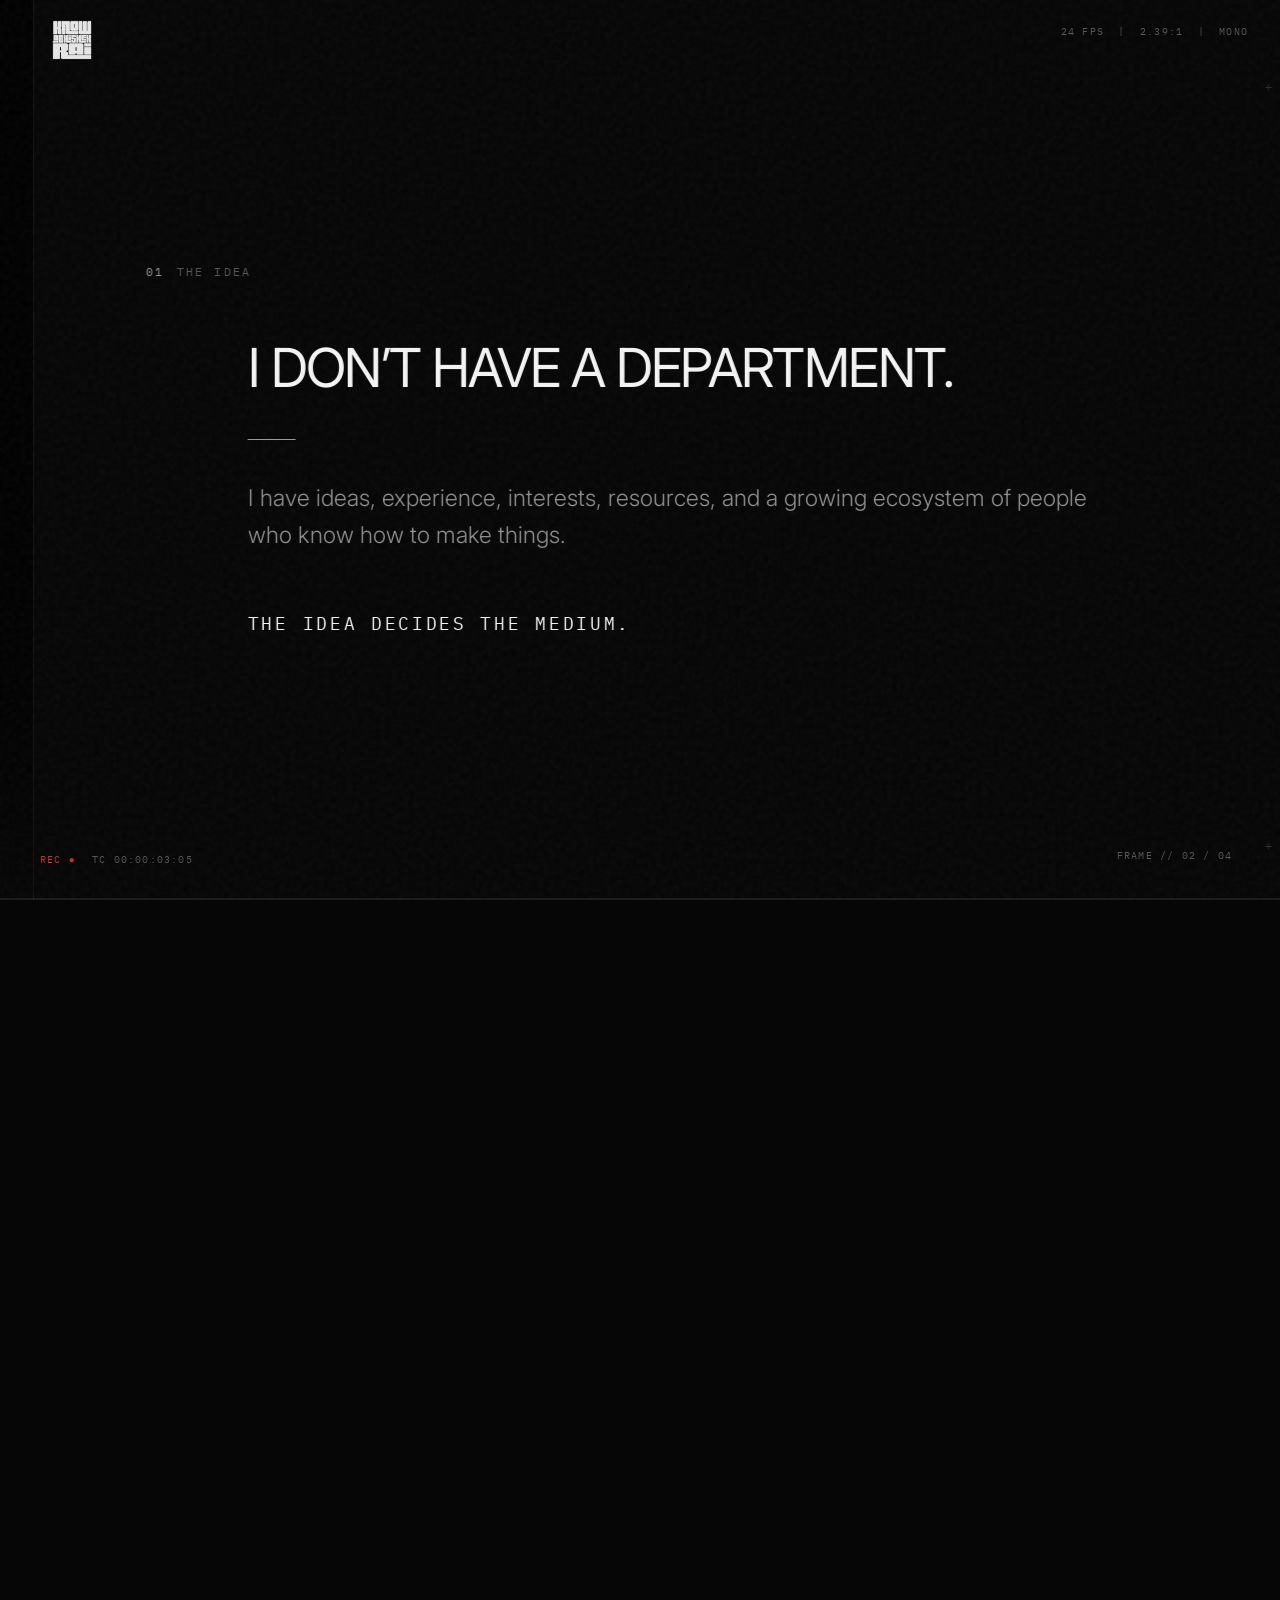
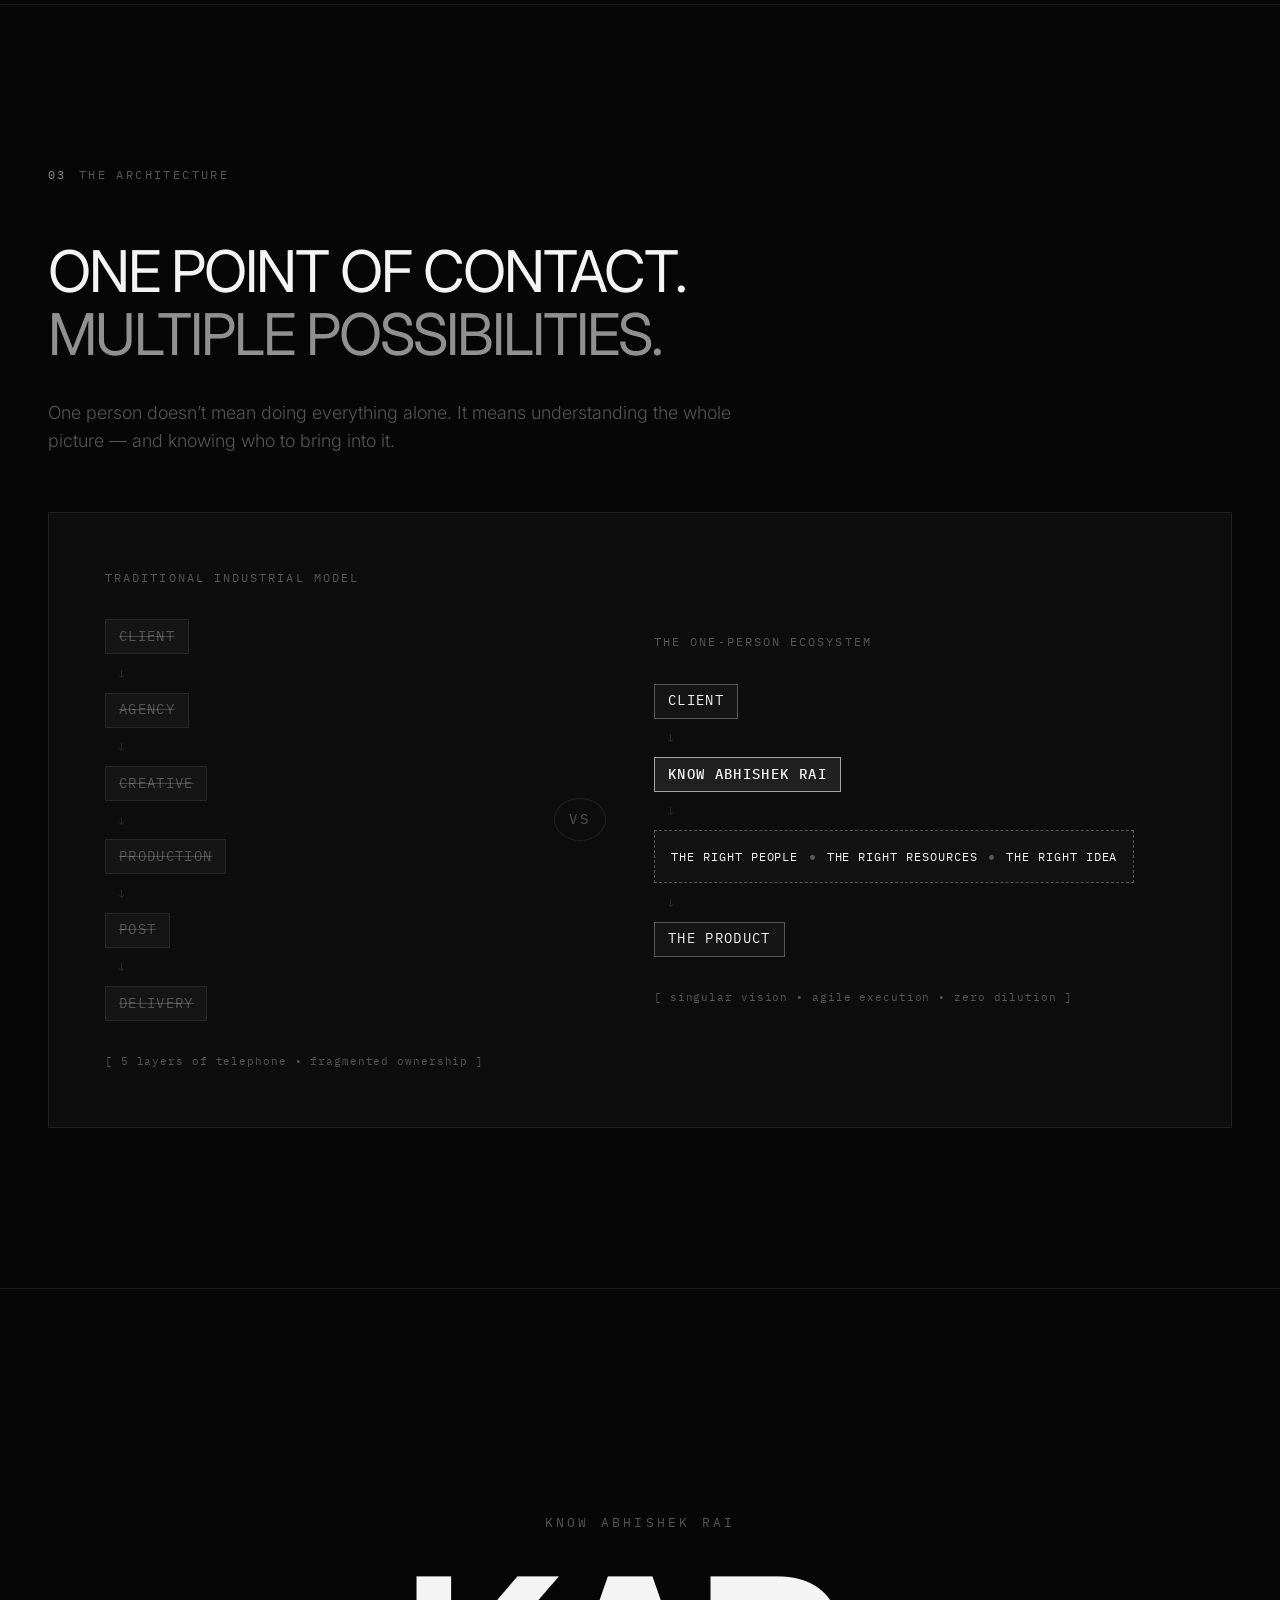
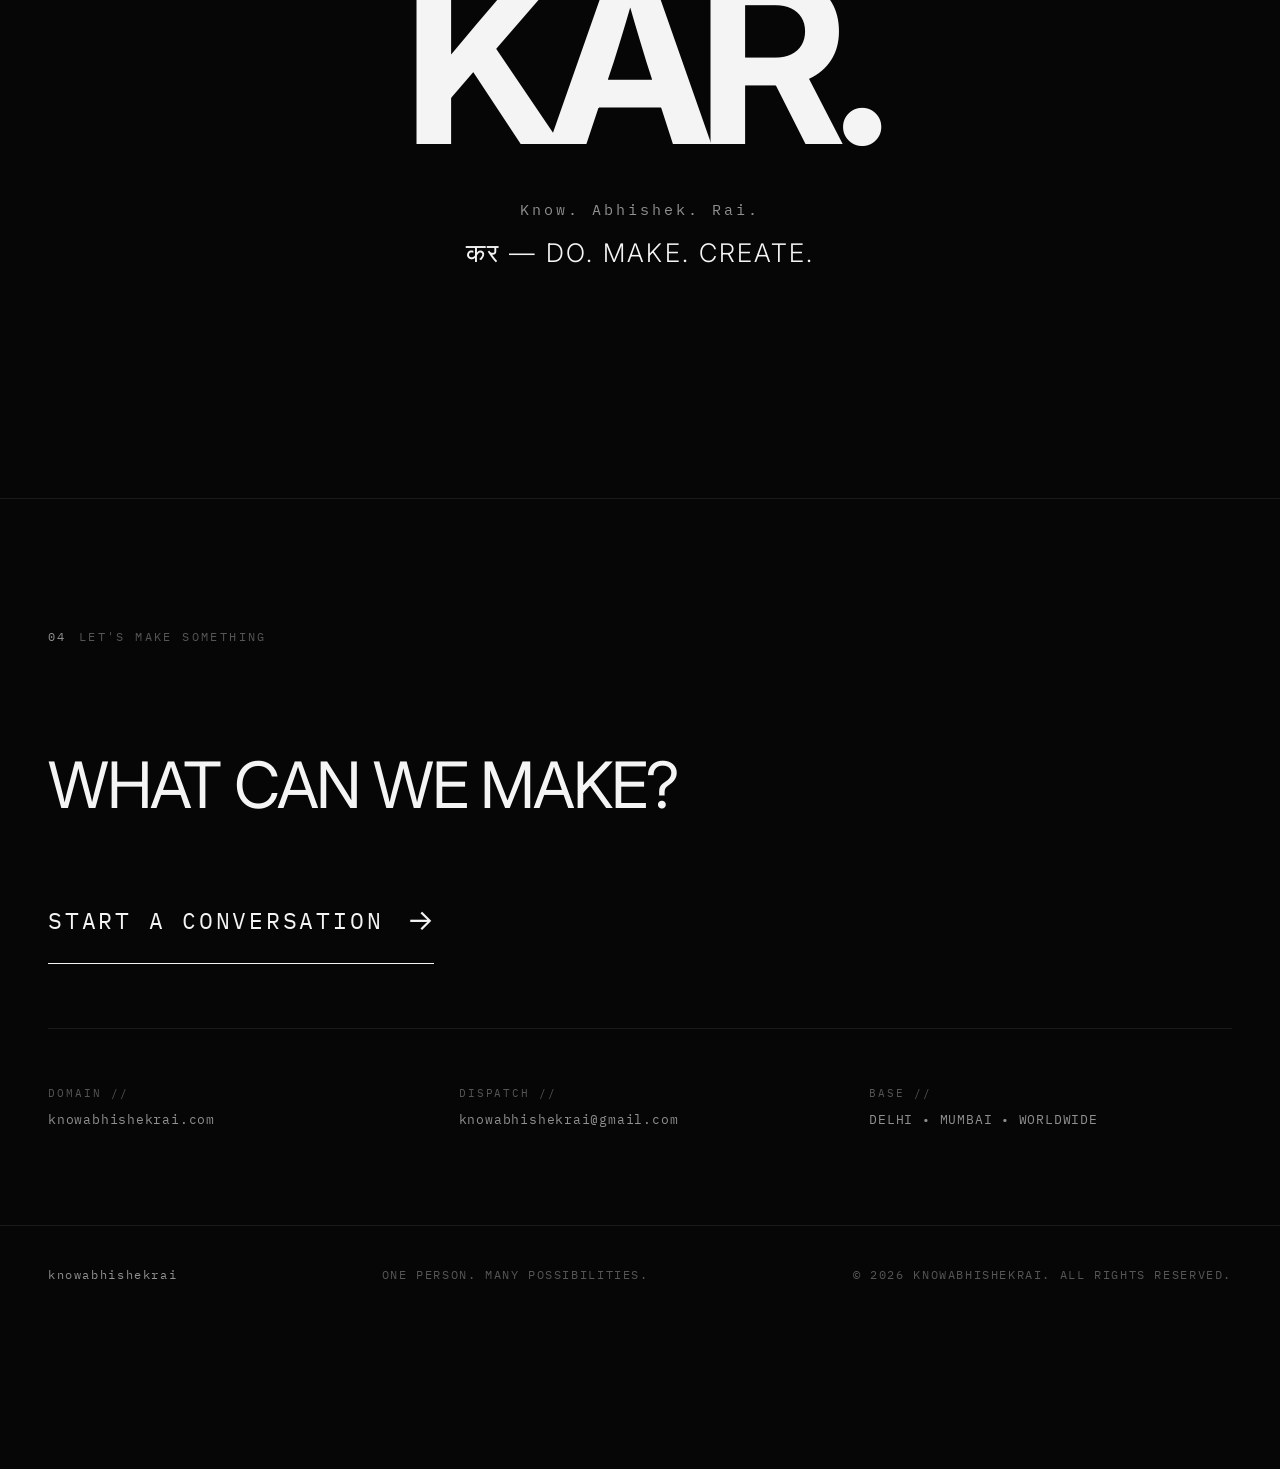
==== index.html @ b0f9bb19 "mail correction" ====
<!DOCTYPE html>
<html lang="en">

<head>
  <meta charset="UTF-8">
  <meta name="viewport" content="width=device-width, initial-scale=1.0">
  <title>knowabhishekrai — ONE PERSON. MANY POSSIBILITIES.</title>
  <meta name="description"
    content="A one-person creative ecosystem. Filmmaking, production, AI, design, music, technology, and creative direction led by Abhishek Rai.">

  <!-- Google Fonts: Inter & IBM Plex Mono -->
  <link rel="preconnect" href="https://fonts.googleapis.com">
  <link rel="preconnect" href="https://fonts.gstatic.com" crossorigin>
  <link
    href="https://fonts.googleapis.com/css2?family=IBM+Plex+Mono:ital,wght@0,300;0,400;0,500;1,400&family=Inter:wght@300;400;500;600;700&display=swap"
    rel="stylesheet">

  <link rel="icon" type="image/png" href="logo-header.png">
  <link rel="stylesheet" href="style.css">
</head>

<body class="is-loading">

  <!-- Subtle Film Grain Overlay -->
  <div class="film-grain" aria-hidden="true"></div>

  <!-- Custom Cinematic Cursor -->
  <div class="cursor-dot" id="cursorDot" aria-hidden="true"></div>
  <div class="cursor-lens" id="cursorLens" aria-hidden="true">
    <span class="cursor-label" id="cursorLabel"></span>
  </div>

  <!-- Ambient Cinematic Technical Frame Details -->
  <div class="viewport-hud" aria-hidden="true">
    <div class="hud-item hud-rec-bottom">
      <span class="hud-tag">REC ●</span>
      <span class="hud-mono" id="liveTimecode">TC 00:00:00:00</span>
    </div>
    <div class="hud-item hud-tr">
      <span class="hud-mono">24 FPS &nbsp;|&nbsp; 2.39:1 &nbsp;|&nbsp; MONO</span>
    </div>
    <div class="hud-item hud-frame-indicator" id="hudFrameIndicator">
      <span class="hud-mono">FRAME // <span id="currentFrameNum">01</span> / 04</span>
    </div>
  </div>

  <!-- Cinematic Film Transport Progress Bar -->
  <div class="frame-progress-bar" aria-hidden="true">
    <div class="frame-progress-fill" id="frameProgressFill"></div>
  </div>

  <!-- Minimal Navigation -->
  <header class="site-header" id="siteHeader">
    <div class="header-inner">
      <a href="#hero" class="brand-link" data-cursor="TOP" aria-label="knowabhishekrai">
        <img src="logo-header.png" alt="knowabhishekrai" class="nav-brand-logo" width="48" height="48">
      </a>
    </div>
  </header>

  <main id="mainContent">
    <div class="horizontal-scroll-container" id="horizontalScrollSection">
      <div class="horizontal-sticky-wrapper" id="stickyWrapper">
        <div class="horizontal-track" id="horizontalTrack">

          <!-- PANEL 01: HERO SECTION -->
          <section class="horizontal-panel hero-panel" id="hero">
            <!-- Cinematic Image Canvas with Silhouette in Doorway -->
            <div class="cinematic-canvas" aria-hidden="true">
              <img src="hero-bg.png" alt="" class="hero-bg-photo" id="heroBgImage">
              <div class="hero-photo-vignette"></div>
              <!-- Minimal film alignment marks -->
              <div class="crosshair ch-tl">+</div>
              <div class="crosshair ch-tr">+</div>
              <div class="crosshair ch-bl">+</div>
              <div class="crosshair ch-br">+</div>
            </div>

            <!-- Hero Typography (Restrained, Positioned in Vast Space) -->
            <div class="hero-content">
              <div class="hero-meta reveal-on-scroll">
                <span class="meta-index">00 // ESTABLISHING FRAME</span>
                <p class="hero-tagline">A ONE-PERSON CREATIVE ECOSYSTEM</p>
              </div>

              <div class="hero-brand reveal-on-scroll delay-1">
                <span class="hero-brand-name">knowabhishekrai</span>
              </div>

              <h1 class="hero-title reveal-on-scroll delay-2">
                <span>ONE PERSON.</span>
                <span class="title-sub">MANY POSSIBILITIES.</span>
              </h1>

              <p class="hero-subline reveal-on-scroll delay-3">
                Films. Music. Design. AI. Photography. Ideas.
              </p>

              <div class="hero-scroll reveal-on-scroll delay-4">
                <a href="#the-idea" class="scroll-cue" data-cursor="NEXT">
                  <span>SCROLL TO EXPLORE</span>
                  <span class="scroll-arrow">→</span>
                </a>
              </div>
            </div>
          </section>

          <!-- PANEL 02: THE IDEA -->
          <section class="horizontal-panel idea-panel" id="the-idea">
            <div class="editorial-container">
              <div class="section-badge reveal-on-scroll">
                <span class="badge-num">01</span>
                <span class="badge-title">THE IDEA</span>
              </div>

              <div class="editorial-spread">
                <p class="editorial-headline reveal-on-scroll">
                  I DON’T HAVE A DEPARTMENT.
                </p>

                <div class="editorial-divider reveal-on-scroll"></div>

                <p class="editorial-body reveal-on-scroll delay-1">
                  I have ideas, experience, interests, resources, and a growing ecosystem of people who know how to make
                  things.
                </p>

                <p class="editorial-credo reveal-on-scroll delay-2">
                  THE IDEA DECIDES THE MEDIUM.
                </p>
              </div>
            </div>
          </section>

          <!-- PANEL 03: THE ECOSYSTEM -->
          <section class="horizontal-panel ecosystem-panel" id="ecosystem">
            <div class="editorial-container">
              <div class="section-badge reveal-on-scroll">
                <span class="badge-num">02</span>
                <span class="badge-title">THE ECOSYSTEM</span>
              </div>

              <p class="ecosystem-intro reveal-on-scroll">
                Independent creative capabilities orbiting around a central creative director. Not corporate silos.
                Fluid
                resources assembled on demand.
              </p>

              <!-- Orbital Ecosystem Interactive Graphic -->
              <div class="orbit-stage reveal-on-scroll delay-1" id="orbitStage">
                <!-- Orbital SVG Rings -->
                <svg class="orbit-svg" viewBox="0 0 600 600" aria-hidden="true">
                  <circle class="ring ring-outer" cx="300" cy="300" r="240" />
                  <circle class="ring ring-inner" cx="300" cy="300" r="150" />
                  <line class="orbit-axis" x1="60" y1="300" x2="540" y2="300" />
                  <line class="orbit-axis" x1="300" y1="60" x2="300" y2="540" />
                </svg>

                <!-- Core Nucleus -->
                <div class="orbit-nucleus">
                  <span class="nucleus-callsign">KAR.</span>
                  <span class="nucleus-sub">KNOW<br>ABHISHEK<br>RAI</span>
                </div>

                <!-- Satellite 01: White Tiger Films -->
                <div class="orbit-satellite sat-1" data-cursor="STUDIO">
                  <div class="satellite-code">01 // PROD</div>
                  <div class="satellite-title">WHITE TIGER FILMS</div>
                  <div class="satellite-desc">Production / Films</div>
                </div>

                <!-- Satellite 02: Dooddle Boodle -->
                <div class="orbit-satellite sat-2" data-cursor="STUDIO">
                  <div class="satellite-code">02 // POST</div>
                  <div class="satellite-title">DOODDLE BOODDLE</div>
                  <div class="satellite-desc">Post-production / Editorial</div>
                </div>

                <!-- Satellite 03: Ecliptica Films -->
                <div class="orbit-satellite sat-3" data-cursor="STUDIO">
                  <div class="satellite-code">03 // SYNTH</div>
                  <div class="satellite-title">ECLIPTICA FILMS</div>
                  <div class="satellite-desc">AI Film Production / Experimental Storytelling</div>
                </div>

                <!-- Satellite 04: TheSetLabs -->
                <div class="orbit-satellite sat-4" data-cursor="STUDIO">
                  <div class="satellite-code">04 // SPACE</div>
                  <div class="satellite-title">THESETLABS</div>
                  <div class="satellite-desc">Production Design / Visual Worlds</div>
                </div>
              </div>
            </div>
          </section>

          <!-- PANEL 04: MANIFESTO -->
          <section class="horizontal-panel manifesto-panel" id="manifesto">
            <div class="manifesto-inner">
              <div class="manifesto-frame">
                <p class="manifesto-line reveal-on-scroll">
                  I don’t believe creativity has to stay in one department.
                </p>

                <div class="manifesto-columns reveal-on-scroll delay-1">
                  <div class="manifesto-item">A filmmaker can understand music.</div>
                  <div class="manifesto-item">A producer can understand design.</div>
                  <div class="manifesto-item">Technology can become a creative tool.</div>
                </div>

                <div class="manifesto-climax reveal-on-scroll delay-2">
                  <h2>I MAKE IDEAS HAPPEN.</h2>
                </div>
              </div>
            </div>
          </section>

        </div><!-- /.horizontal-track -->
      </div><!-- /.horizontal-sticky-wrapper -->
    </div><!-- /.horizontal-scroll-container -->

    <!-- =========================================================================
       VERTICAL SCROLL SECTION (PAGE FLOWS DOWN AFTER HORIZONTAL TRACK)
       ========================================================================= -->
    <div class="vertical-scroll-section" id="verticalContent">

      <!-- VERTICAL 01: ONE POINT OF CONTACT (THE ARCHITECTURE) -->
      <section class="vertical-section section-advantage" id="advantage">
        <div class="editorial-container">
          <div class="section-badge reveal-on-scroll">
            <span class="badge-num">03</span>
            <span class="badge-title">THE ARCHITECTURE</span>
          </div>

          <div class="advantage-headline-wrap reveal-on-scroll">
            <h2 class="advantage-headline">ONE POINT OF CONTACT.</h2>
            <h2 class="advantage-headline subtle-text">MULTIPLE POSSIBILITIES.</h2>
            <p class="advantage-subtext">
              One person doesn’t mean doing everything alone. It means understanding the whole picture — and knowing who
              to bring into it.
            </p>
          </div>

          <!-- Comparative Pipeline Transformation -->
          <div class="pipeline-comparison reveal-on-scroll delay-1">
            <!-- Traditional Model -->
            <div class="pipeline-col pipeline-legacy">
              <div class="pipeline-label">TRADITIONAL INDUSTRIAL MODEL</div>
              <div class="pipeline-flow">
                <span class="flow-node">CLIENT</span>
                <span class="flow-arrow">↓</span>
                <span class="flow-node">AGENCY</span>
                <span class="flow-arrow">↓</span>
                <span class="flow-node">CREATIVE</span>
                <span class="flow-arrow">↓</span>
                <span class="flow-node">PRODUCTION</span>
                <span class="flow-arrow">↓</span>
                <span class="flow-node">POST</span>
                <span class="flow-arrow">↓</span>
                <span class="flow-node">DELIVERY</span>
              </div>
              <div class="pipeline-footer-note">[ 5 layers of telephone • fragmented ownership ]</div>
            </div>

            <!-- Divider Cross -->
            <div class="pipeline-vs">VS</div>

            <!-- The Abhishek Rai Model -->
            <div class="pipeline-col pipeline-kar">
              <div class="pipeline-label">THE ONE-PERSON ECOSYSTEM</div>
              <div class="pipeline-flow">
                <span class="flow-node highlight">CLIENT</span>
                <span class="flow-arrow">↓</span>
                <span class="flow-node kar-center">KNOW ABHISHEK RAI</span>
                <span class="flow-arrow">↓</span>
                <div class="flow-cluster">
                  <span class="cluster-item">THE RIGHT PEOPLE</span>
                  <span class="cluster-dot">•</span>
                  <span class="cluster-item">THE RIGHT RESOURCES</span>
                  <span class="cluster-dot">•</span>
                  <span class="cluster-item">THE RIGHT IDEA</span>
                </div>
                <span class="flow-arrow">↓</span>
                <span class="flow-node highlight">THE PRODUCT</span>
              </div>
              <div class="pipeline-footer-note">[ singular vision • agile execution • zero dilution ]</div>
            </div>
          </div>
        </div>
      </section>

      <!-- VERTICAL 02: KNOW ABHISHEK RAI (KAR IDENTITY) -->
      <section class="vertical-section section-kar" id="kar">
        <div class="kar-wrapper">
          <div class="kar-meta reveal-on-scroll">
            <span>KNOW ABHISHEK RAI</span>
          </div>

          <div class="kar-monumental reveal-on-scroll delay-1" data-cursor="KAR">
            KAR.
          </div>

          <div class="kar-details reveal-on-scroll delay-2">
            <p class="kar-phonetic">Know. Abhishek. Rai.</p>
            <p class="kar-devanagari">कर — DO. MAKE. CREATE.</p>
          </div>
        </div>
      </section>

      <!-- VERTICAL 03: LET'S MAKE SOMETHING (CONTACT & FOOTER) -->
      <section class="vertical-section section-contact" id="contact">
        <div class="editorial-container">
          <div class="section-badge reveal-on-scroll">
            <span class="badge-num">04</span>
            <span class="badge-title">LET'S MAKE SOMETHING</span>
          </div>

          <div class="contact-box">
            <h2 class="contact-query reveal-on-scroll">WHAT CAN WE MAKE?</h2>

            <div class="contact-cta-wrapper reveal-on-scroll delay-1">
              <a href="mailto:knowabhishekrai@gmail.com?subject=Starting%20a%20Conversation" class="contact-link"
                data-cursor="WRITE">
                <span class="link-label">START A CONVERSATION</span>
                <span class="link-arrow">→</span>
              </a>
            </div>

            <div class="contact-coordinates reveal-on-scroll delay-2">
              <div class="coord-block">
                <span class="coord-label">DOMAIN //</span>
                <a href="https://knowabhishekrai.com" class="coord-val" target="_blank"
                  rel="noopener">knowabhishekrai.com</a>
              </div>
              <div class="coord-block">
                <span class="coord-label">DISPATCH //</span>
                <a href="mailto:knowabhishekrai@gmail.com" class="coord-val">knowabhishekrai@gmail.com</a>
              </div>
              <div class="coord-block">
                <span class="coord-label">BASE //</span>
                <span class="coord-val">DELHI • MUMBAI • WORLDWIDE</span>
              </div>
            </div>
          </div>
        </div>

        <!-- Integrated Closing Footer -->
        <footer class="site-footer">
          <div class="footer-container">
            <div class="footer-left">
              <span class="footer-brand">knowabhishekrai</span>
            </div>
            <div class="footer-center">
              <span class="footer-creed">ONE PERSON. MANY POSSIBILITIES.</span>
            </div>
            <div class="footer-right">
              <span class="footer-copy">© 2026 KNOWABHISHEKRAI. ALL RIGHTS RESERVED.</span>
            </div>
          </div>
        </footer>
      </section>

    </div><!-- /.vertical-scroll-section -->
  </main>

  <script src="script.js"></script>
</body>

</html>
---- style.css ----
/* ==========================================================================
   knowabhishekrai — CINEMATIC MONOCHROME SYSTEM
   "ONE PERSON. MANY POSSIBILITIES."
   Pure Vanilla CSS3
   ========================================================================== */

/* --- CSS Variables / Design Tokens --- */
:root {
  --bg-primary: #060606;
  --bg-secondary: #0d0d0d;
  --bg-elevated: #141414;
  --bg-translucent: rgba(6, 6, 6, 0.85);

  --text-primary: #f4f4f4;
  --text-secondary: #909090;
  --text-muted: #555555;
  --text-ghost: #2b2b2b;

  --border-hairline: rgba(255, 255, 255, 0.08);
  --border-active: rgba(255, 255, 255, 0.28);
  --border-strong: rgba(255, 255, 255, 0.6);

  --font-sans: 'Inter', -apple-system, BlinkMacSystemFont, 'Segoe UI', Helvetica, Arial, sans-serif;
  --font-mono: 'IBM Plex Mono', 'SF Mono', Consolas, 'Courier New', monospace;
  --font-editorial: 'Georgia', serif;

  --ease-cinematic: cubic-bezier(0.16, 1, 0.3, 1);
  --ease-smooth: cubic-bezier(0.25, 0.1, 0.25, 1);

  --nav-height: 80px;
  --content-max-width: 1360px;
}

/* --- Global Reset & Base Setup --- */
*,
*::before,
*::after {
  margin: 0;
  padding: 0;
  box-sizing: border-box;
}

html {
  font-size: 16px;
  background-color: var(--bg-primary);
  color: var(--text-primary);
  scroll-behavior: smooth;
  text-rendering: optimizeLegibility;
  -webkit-font-smoothing: antialiased;
  -moz-osx-font-smoothing: grayscale;
}

body {
  font-family: var(--font-sans);
  background-color: var(--bg-primary);
  color: var(--text-primary);
  overflow-x: hidden;
  line-height: 1.6;
  position: relative;
  min-height: 100vh;
}

::selection {
  background: var(--text-primary);
  color: var(--bg-primary);
}

a {
  color: inherit;
  text-decoration: none;
}

ul {
  list-style: none;
}

button {
  background: none;
  border: none;
  color: inherit;
  font: inherit;
  cursor: pointer;
}

/* --- Film Grain Overlay --- */
.film-grain {
  position: fixed;
  top: 0;
  left: 0;
  width: 100vw;
  height: 100vh;
  pointer-events: none;
  z-index: 999;
  opacity: 0.04;
  background-image: url("data:image/svg+xml,%3Csvg viewBox='0 0 200 200' xmlns='http://www.w3.org/2000/svg'%3E%3Cfilter id='noiseFilter'%3E%3CfeTurbulence type='fractalNoise' baseFrequency='0.8' numOctaves='3' stitchTiles='stitch'/%3E%3C/filter%3E%3Crect width='100%25' height='100%25' filter='url(%23noiseFilter)'/%3E%3C/svg%3E");
}

/* --- Custom Cursor --- */
.cursor-dot {
  position: fixed;
  top: 0;
  left: 0;
  width: 6px;
  height: 6px;
  background-color: var(--text-primary);
  border-radius: 50%;
  pointer-events: none;
  z-index: 10000;
  opacity: 0;
  transform: translate(-50%, -50%);
  transition: opacity 0.25s ease;
  will-change: transform;
}

.cursor-lens {
  position: fixed;
  top: 0;
  left: 0;
  width: 32px;
  height: 32px;
  border: 1px solid rgba(255, 255, 255, 0.4);
  border-radius: 50%;
  pointer-events: none;
  z-index: 9999;
  opacity: 0;
  transform: translate(-50%, -50%);
  display: flex;
  align-items: center;
  justify-content: center;
  transition: opacity 0.25s ease, width 0.25s var(--ease-cinematic), height 0.25s var(--ease-cinematic), background-color 0.25s ease, border-color 0.25s ease;
  will-change: transform;
}

.cursor-label {
  font-family: var(--font-mono);
  font-size: 8px;
  letter-spacing: 0.14em;
  color: var(--bg-primary);
  opacity: 0;
  font-weight: 600;
  pointer-events: none;
  transition: opacity 0.15s ease;
  text-transform: uppercase;
}

/* Hover state on any interactive element */
.cursor-lens.is-hovering {
  width: 44px;
  height: 44px;
  border-color: rgba(255, 255, 255, 0.75);
  background-color: rgba(255, 255, 255, 0.08);
}

/* Hover state when custom badge label is active */
.cursor-lens.has-label,
.cursor-lens.is-active {
  width: 58px;
  height: 58px;
  background-color: var(--text-primary);
  border-color: transparent;
}

.cursor-lens.has-label .cursor-label,
.cursor-lens.is-active .cursor-label {
  opacity: 1;
}

/* Hide native OS cursor on desktop fine pointers */
@media (hover: hover) and (pointer: fine) {
  body,
  a,
  button,
  [data-cursor],
  input,
  textarea,
  select {
    cursor: none !important;
  }
}

/* Hide custom cursor completely on touch / mobile devices */
@media (hover: none) or (pointer: coarse) {
  .cursor-dot,
  .cursor-lens {
    display: none !important;
  }
}

/* --- Viewport HUD (Cinematic Metadata Corners) --- */
.viewport-hud {
  position: fixed;
  inset: 0;
  pointer-events: none;
  z-index: 800;
  padding: 1.5rem 2rem;
  display: flex;
  justify-content: space-between;
  font-family: var(--font-mono);
  font-size: 10px;
  letter-spacing: 0.12em;
  color: var(--text-muted);
}

.hud-rec-bottom {
  position: absolute;
  bottom: 2rem;
  left: 2.5rem;
  display: flex;
  align-items: center;
  gap: 1rem;
}

.hud-tr {
  position: absolute;
  top: 1.5rem;
  right: 2rem;
}

.hud-tag {
  color: #c92a2a;
  animation: recBlink 2s infinite ease-in-out;
}

@keyframes recBlink {

  0%,
  100% {
    opacity: 1;
  }

  50% {
    opacity: 0.2;
  }
}

/* --- Header / Navigation --- */
.site-header {
  position: fixed;
  top: 0;
  left: 0;
  width: 100%;
  height: var(--nav-height);
  z-index: 900;
  display: flex;
  align-items: center;
  border-bottom: 1px solid transparent;
  transition: background-color 0.4s var(--ease-smooth), border-color 0.4s var(--ease-smooth), backdrop-filter 0.4s ease;
}

.site-header.scrolled {
  background-color: var(--bg-translucent);
  backdrop-filter: blur(14px);
  border-color: var(--border-hairline);
}

.header-inner {
  width: 100%;
  max-width: var(--content-max-width);
  margin: 0 auto;
  padding: 0 3rem;
  display: flex;
  justify-content: space-between;
  align-items: center;
}

.brand-link {
  display: inline-flex;
  align-items: center;
  opacity: 0.9;
  transition: opacity 0.25s ease, transform 0.25s ease;
  line-height: 1;
}

.brand-link:hover {
  opacity: 1;
  transform: scale(1.05);
}

.nav-brand-logo {
  width: 48px;
  height: 48px;
  object-fit: contain;
  display: block;
}

.nav-menu {
  display: flex;
  align-items: center;
  gap: 2.5rem;
}

.nav-link {
  font-family: var(--font-mono);
  font-size: 0.72rem;
  letter-spacing: 0.16em;
  color: var(--text-secondary);
  position: relative;
  padding: 0.25rem 0;
  transition: color 0.3s ease;
}

.nav-link::after {
  content: '';
  position: absolute;
  bottom: 0;
  left: 0;
  width: 0;
  height: 1px;
  background-color: var(--text-primary);
  transition: width 0.3s var(--ease-cinematic);
}

.nav-link:hover {
  color: var(--text-primary);
}

.nav-link:hover::after {
  width: 100%;
}

/* --- Layout Containers & Badges --- */
.editorial-container {
  width: 100%;
  max-width: var(--content-max-width);
  margin: 0 auto;
  padding: 0 3rem;
}

.section-spacing {
  padding: 12rem 0;
  position: relative;
}

.section-badge {
  font-family: var(--font-mono);
  font-size: 0.75rem;
  letter-spacing: 0.2em;
  color: var(--text-muted);
  display: flex;
  align-items: center;
  gap: 0.75rem;
  margin-bottom: 3.5rem;
  text-transform: uppercase;
}

.badge-num {
  color: var(--text-secondary);
}

/* --- Scroll Animation Trigger Classes --- */
.reveal-on-scroll {
  opacity: 0;
  transform: translateY(24px);
  transition: opacity 1.1s var(--ease-cinematic), transform 1.1s var(--ease-cinematic);
  will-change: opacity, transform;
}

.reveal-on-scroll.is-visible {
  opacity: 1;
  transform: translateY(0);
}

.delay-1 {
  transition-delay: 0.15s;
}

.delay-2 {
  transition-delay: 0.3s;
}

.delay-3 {
  transition-delay: 0.45s;
}

.delay-4 {
  transition-delay: 0.6s;
}

/* ==========================================================================
   HORIZONTAL SCROLL ARCHITECTURE & TRACK
   ========================================================================== */
.horizontal-scroll-container {
  position: relative;
  width: 100%;
  /* Height dynamically updated by JS: totalScrollDistance + window.innerHeight */
}

.horizontal-sticky-wrapper {
  position: sticky;
  top: 0;
  left: 0;
  width: 100vw;
  height: 100vh;
  overflow: hidden;
  display: flex;
  flex-direction: column;
}

.horizontal-track {
  display: flex;
  flex-direction: row;
  height: 100%;
  width: max-content;
  will-change: transform;
}

.horizontal-panel {
  position: relative;
  height: 100vh;
  max-height: 100vh;
  flex-shrink: 0;
  display: flex;
  align-items: center;
  box-sizing: border-box;
  overflow: hidden;
  border-left: 1px solid var(--border-hairline);
  background-color: var(--bg-primary);
  padding: 0 4rem;
}

/* Subtle Film Crosshairs on Panel Edges */
.horizontal-panel::before,
.horizontal-panel::after {
  content: "+";
  position: absolute;
  font-family: var(--font-mono);
  font-size: 13px;
  color: var(--text-ghost);
  pointer-events: none;
  line-height: 1;
  z-index: 5;
}

.horizontal-panel::before {
  top: 5rem;
  right: 2.5rem;
}

.horizontal-panel::after {
  bottom: 3rem;
  right: 2.5rem;
}

/* Specific Panel Dimensional Adjustments */
.hero-panel {
  width: 100vw;
  min-width: 100vw;
  border-left: none;
  background-color: transparent;
  align-items: flex-end;
  padding: 0 0 5.5rem 0;
}

.hero-panel::before,
.hero-panel::after {
  display: none;
}

.idea-panel {
  width: 100vw;
  min-width: 100vw;
  justify-content: center;
}

.ecosystem-panel {
  width: 105vw;
  min-width: 105vw;
  justify-content: center;
}

.ecosystem-panel .ecosystem-intro {
  margin-bottom: 2rem;
}

.ecosystem-panel .orbit-stage {
  height: clamp(380px, 48vh, 540px);
}

.manifesto-panel {
  width: 100vw;
  min-width: 100vw;
  justify-content: center;
  background-color: var(--bg-secondary);
  border-top: none;
  padding: 0 4rem;
}

.manifesto-panel .manifesto-line {
  margin-bottom: 2.5rem;
}

.manifesto-panel .manifesto-columns {
  margin-bottom: 3.5rem;
}

/* ==========================================================================
   VERTICAL SCROLL SECTION (PAGE FLOWS DOWN AFTER HORIZONTAL REEL)
   ========================================================================== */
.vertical-scroll-section {
  position: relative;
  width: 100%;
  background-color: var(--bg-primary);
  z-index: 10;
}

.vertical-section {
  position: relative;
  width: 100%;
  border-top: 1px solid var(--border-hairline);
  box-sizing: border-box;
}

/* 01. ONE POINT OF CONTACT (THE ARCHITECTURE) */
.section-advantage {
  padding: 10rem 0;
  background-color: var(--bg-primary);
}

.section-advantage .advantage-headline-wrap {
  margin-bottom: 3.5rem;
  max-width: 900px;
}

.section-advantage .pipeline-comparison {
  padding: 3.5rem;
  gap: 3rem;
  background-color: var(--bg-secondary);
  border: 1px solid var(--border-hairline);
}

/* 02. KNOW ABHISHEK RAI (KAR IDENTITY) */
.section-kar {
  min-height: 80vh;
  display: flex;
  align-items: center;
  justify-content: center;
  padding: 8rem 2rem;
  text-align: center;
  background-color: var(--bg-primary);
}

/* 03. LET'S MAKE SOMETHING (CONTACT & FOOTER) */
.section-contact {
  min-height: 85vh;
  display: flex;
  flex-direction: column;
  justify-content: space-between;
  padding: 8rem 0 1.5rem 0;
  background-color: var(--bg-primary);
}

.section-contact .contact-box {
  max-width: var(--content-max-width);
  margin: 0 auto;
  width: 100%;
}

.section-contact .contact-query {
  font-size: clamp(2.4rem, 5vw, 4.5rem);
  font-weight: 400;
  letter-spacing: -0.035em;
  color: var(--text-primary);
  margin-bottom: 2.5rem;
}

.section-contact .contact-cta-wrapper {
  margin-bottom: 4rem;
}

.section-contact .site-footer {
  border-top: 1px solid var(--border-hairline);
  padding: 2.5rem 0 1.5rem 0;
  margin-top: 6rem;
  width: 100%;
}

/* Cinematic Film Transport Progress Bar & Frame Indicator */
.frame-progress-bar {
  position: fixed;
  bottom: 0;
  left: 0;
  width: 100%;
  height: 2px;
  background: rgba(255, 255, 255, 0.08);
  z-index: 120;
  pointer-events: none;
}

.frame-progress-fill {
  width: 100%;
  height: 100%;
  background: var(--text-primary);
  transform-origin: left;
  transform: scaleX(0);
  will-change: transform;
}

.hud-frame-indicator {
  position: fixed;
  bottom: 2.25rem;
  right: 3rem;
  z-index: 100;
  display: flex;
  align-items: center;
}

/* ==========================================================================
   SECTION 01: HERO SECTION
   ========================================================================== */
.hero-section,
.hero-panel {
  position: relative;
  min-height: 100vh;
  display: flex;
  align-items: flex-end;
  padding: 0 0 5.5rem 0;
  overflow: hidden;
}

/* Vast Cinematic Image Canvas */
.cinematic-canvas {
  position: absolute;
  inset: 0;
  pointer-events: none;
  overflow: hidden;
  z-index: 1;
  background-color: #000000;
}

.hero-bg-photo {
  position: absolute;
  inset: -20px;
  width: calc(100% + 40px);
  height: calc(100% + 40px);
  object-fit: cover;
  object-position: 60% 45%;
  opacity: 0.85;
  transform: scale(1.02);
  transition: transform 0.45s ease-out;
  will-change: transform;
}

.hero-photo-vignette {
  position: absolute;
  inset: 0;
  background:
    linear-gradient(to right, rgba(6, 6, 6, 0.94) 0%, rgba(6, 6, 6, 0.6) 38%, rgba(6, 6, 6, 0.1) 75%),
    linear-gradient(to top, rgba(6, 6, 6, 1) 0%, rgba(6, 6, 6, 0.3) 25%, transparent 60%);
  pointer-events: none;
}

/* Film Frame Corner Crosshairs */
.crosshair {
  position: absolute;
  font-family: var(--font-mono);
  font-size: 14px;
  color: var(--text-ghost);
  line-height: 1;
}

.ch-tl {
  top: 5rem;
  left: 3rem;
}

.ch-tr {
  top: 5rem;
  right: 3rem;
}

.ch-bl {
  bottom: 3rem;
  left: 3rem;
}

.ch-br {
  bottom: 3rem;
  right: 3rem;
}

/* Hero Text Placement */
.hero-content {
  position: relative;
  z-index: 10;
  max-width: var(--content-max-width);
  width: 100%;
  margin: 0 auto;
  padding: 0 3rem;
}

.hero-meta {
  margin-bottom: 2rem;
}

.meta-index {
  display: block;
  font-family: var(--font-mono);
  font-size: 0.72rem;
  letter-spacing: 0.18em;
  color: var(--text-muted);
  margin-bottom: 0.4rem;
}

.hero-tagline {
  font-family: var(--font-mono);
  font-size: 0.8rem;
  letter-spacing: 0.14em;
  color: var(--text-secondary);
  text-transform: uppercase;
}

.hero-brand {
  margin-bottom: 1.25rem;
}

.hero-brand-name {
  font-family: var(--font-sans);
  font-size: 1.15rem;
  letter-spacing: -0.01em;
  font-weight: 500;
  color: var(--text-muted);
}

.hero-title {
  font-size: clamp(2.4rem, 5.5vw, 4.8rem);
  font-weight: 400;
  line-height: 1.08;
  letter-spacing: -0.035em;
  color: var(--text-primary);
  margin-bottom: 1.75rem;
  display: flex;
  flex-direction: column;
}

.title-sub {
  color: var(--text-secondary);
}

.hero-subline {
  font-family: var(--font-mono);
  font-size: clamp(0.85rem, 1.2vw, 1.05rem);
  letter-spacing: 0.05em;
  color: var(--text-muted);
  margin-bottom: 4rem;
}

.hero-scroll {
  display: inline-block;
}

.scroll-cue {
  display: inline-flex;
  align-items: center;
  gap: 0.75rem;
  font-family: var(--font-mono);
  font-size: 0.72rem;
  letter-spacing: 0.18em;
  color: var(--text-secondary);
  transition: color 0.3s ease, transform 0.3s ease;
}

.scroll-arrow {
  display: inline-block;
  animation: floatArrow 2.4s infinite ease-in-out;
}

.scroll-cue:hover {
  color: var(--text-primary);
  transform: translateY(2px);
}

@keyframes floatArrow {

  0%,
  100% {
    transform: translateY(0);
  }

  50% {
    transform: translateY(5px);
  }
}

/* ==========================================================================
   SECTION 02: THE IDEA
   ========================================================================== */
.section-idea {
  border-top: 1px solid var(--border-hairline);
}

.editorial-spread {
  padding-left: clamp(0rem, 8vw, 10rem);
  max-width: 980px;
}

.editorial-headline {
  font-size: clamp(2rem, 4.2vw, 3.8rem);
  font-weight: 400;
  letter-spacing: -0.03em;
  line-height: 1.15;
  color: var(--text-primary);
  margin-bottom: 2.5rem;
}

.editorial-divider {
  width: 48px;
  height: 1px;
  background-color: var(--border-strong);
  margin-bottom: 2.5rem;
}

.editorial-body {
  font-size: clamp(1.15rem, 1.8vw, 1.55rem);
  font-weight: 300;
  line-height: 1.6;
  color: var(--text-secondary);
  margin-bottom: 3.5rem;
}

.editorial-credo {
  font-family: var(--font-mono);
  font-size: clamp(0.95rem, 1.4vw, 1.25rem);
  letter-spacing: 0.15em;
  color: var(--text-primary);
  text-transform: uppercase;
}

/* ==========================================================================
   SECTION 03: THE ONE-PERSON ADVANTAGE
   ========================================================================== */
.section-advantage {
  border-top: 1px solid var(--border-hairline);
}

.advantage-headline-wrap {
  margin-bottom: 6rem;
  max-width: 900px;
}

.advantage-headline {
  font-size: clamp(2.2rem, 4.5vw, 4rem);
  font-weight: 400;
  line-height: 1.1;
  letter-spacing: -0.035em;
  color: var(--text-primary);
}

.advantage-headline.subtle-text {
  color: var(--text-secondary);
}

.advantage-subtext {
  font-size: clamp(1.05rem, 1.4vw, 1.3rem);
  font-weight: 300;
  line-height: 1.6;
  color: var(--text-muted);
  margin-top: 2rem;
  max-width: 720px;
}

/* Transformation Comparison Layout */
.pipeline-comparison {
  display: grid;
  grid-template-columns: 1fr auto 1.3fr;
  align-items: center;
  gap: 3rem;
  padding: 4rem;
  background-color: var(--bg-secondary);
  border: 1px solid var(--border-hairline);
  position: relative;
}

.pipeline-col {
  display: flex;
  flex-direction: column;
}

.pipeline-label {
  font-family: var(--font-mono);
  font-size: 0.72rem;
  letter-spacing: 0.18em;
  color: var(--text-muted);
  margin-bottom: 2rem;
  text-transform: uppercase;
}

.pipeline-flow {
  display: flex;
  flex-direction: column;
  gap: 0.6rem;
  align-items: flex-start;
}

.flow-node {
  font-family: var(--font-mono);
  font-size: 0.85rem;
  letter-spacing: 0.1em;
  color: var(--text-secondary);
  padding: 0.35rem 0.8rem;
  background-color: rgba(255, 255, 255, 0.03);
  border: 1px solid var(--border-hairline);
}

.pipeline-legacy .flow-node {
  color: var(--text-muted);
  text-decoration: line-through;
  text-decoration-color: rgba(255, 255, 255, 0.2);
}

.flow-arrow {
  font-family: var(--font-mono);
  font-size: 0.75rem;
  color: var(--text-ghost);
  margin-left: 0.8rem;
}

.pipeline-legacy .flow-arrow {
  color: var(--text-ghost);
}

.pipeline-vs {
  font-family: var(--font-mono);
  font-size: 0.85rem;
  letter-spacing: 0.2em;
  color: var(--text-muted);
  border: 1px solid var(--border-hairline);
  padding: 0.6rem 0.9rem;
  border-radius: 50%;
}

.pipeline-kar .flow-node.kar-center {
  color: var(--text-primary);
  border-color: var(--border-strong);
  background-color: rgba(255, 255, 255, 0.08);
  font-weight: 500;
}

.flow-cluster {
  display: flex;
  flex-wrap: wrap;
  align-items: center;
  gap: 0.6rem;
  padding: 0.8rem 1rem;
  border: 1px dashed var(--border-active);
  background: rgba(255, 255, 255, 0.02);
}

.cluster-item {
  font-family: var(--font-mono);
  font-size: 0.75rem;
  letter-spacing: 0.08em;
  color: var(--text-primary);
}

.cluster-dot {
  color: var(--text-muted);
}

.flow-node.highlight {
  color: var(--text-primary);
  border-color: var(--border-active);
}

.pipeline-footer-note {
  font-family: var(--font-mono);
  font-size: 0.7rem;
  letter-spacing: 0.08em;
  color: var(--text-muted);
  margin-top: 2rem;
}

/* ==========================================================================
   SECTION 04: THE ECOSYSTEM
   ========================================================================== */
.section-ecosystem {
  border-top: 1px solid var(--border-hairline);
}

.ecosystem-intro {
  font-size: clamp(1.1rem, 1.6vw, 1.4rem);
  font-weight: 300;
  line-height: 1.6;
  color: var(--text-secondary);
  max-width: 780px;
  margin-bottom: 5rem;
}

/* Orbit Stage Simulation */
.orbit-stage {
  position: relative;
  width: 100%;
  max-width: 720px;
  height: 600px;
  margin: 0 auto;
  display: flex;
  align-items: center;
  justify-content: center;
}

.orbit-svg {
  position: absolute;
  inset: 0;
  width: 100%;
  height: 100%;
}

.ring {
  fill: none;
  stroke: var(--border-hairline);
  stroke-width: 1;
}

.ring-outer {
  stroke-dasharray: 4 6;
  animation: rotateRing 80s linear infinite;
  transform-origin: 300px 300px;
}

.ring-inner {
  stroke-dasharray: 2 4;
}

.orbit-axis {
  stroke: rgba(255, 255, 255, 0.04);
  stroke-width: 1;
}

@keyframes rotateRing {
  from {
    transform: rotate(0deg);
  }

  to {
    transform: rotate(360deg);
  }
}

/* Core Nucleus */
.orbit-nucleus {
  position: relative;
  z-index: 10;
  width: 110px;
  height: 110px;
  background-color: var(--bg-primary);
  border: 1px solid var(--border-strong);
  border-radius: 50%;
  display: flex;
  flex-direction: column;
  align-items: center;
  justify-content: center;
  text-align: center;
  box-shadow: 0 0 35px rgba(255, 255, 255, 0.05);
}

.nucleus-callsign {
  font-family: var(--font-sans);
  font-size: 1.1rem;
  font-weight: 600;
  letter-spacing: 0.1em;
  color: var(--text-primary);
}

.nucleus-sub {
  font-family: var(--font-mono);
  font-size: 7px;
  letter-spacing: 0.15em;
  color: var(--text-muted);
  line-height: 1.2;
  margin-top: 3px;
}

/* Satellites positioned in the orbital field */
.orbit-satellite {
  position: absolute;
  z-index: 15;
  padding: 1rem 1.25rem;
  background-color: var(--bg-secondary);
  border: 1px solid var(--border-hairline);
  max-width: 240px;
  transition: transform 0.3s var(--ease-cinematic), border-color 0.3s ease, background-color 0.3s ease;
  cursor: pointer;
}

.orbit-satellite:hover {
  border-color: var(--border-strong);
  background-color: var(--bg-elevated);
  transform: scale(1.04);
}

.satellite-code {
  font-family: var(--font-mono);
  font-size: 0.65rem;
  letter-spacing: 0.18em;
  color: var(--text-muted);
  margin-bottom: 0.35rem;
}

.satellite-title {
  font-size: 0.95rem;
  font-weight: 500;
  letter-spacing: -0.01em;
  color: var(--text-primary);
  margin-bottom: 0.25rem;
}

.satellite-desc {
  font-family: var(--font-mono);
  font-size: 0.7rem;
  color: var(--text-secondary);
  line-height: 1.3;
}

/* Position satellite coordinates relative to 600x600 plane */
.sat-1 {
  top: 8%;
  left: 8%;
}

.sat-2 {
  top: 12%;
  right: 6%;
}

.sat-3 {
  bottom: 12%;
  left: 4%;
}

.sat-4 {
  bottom: 8%;
  right: 6%;
}

/* ==========================================================================
   SECTION 05: MANIFESTO
   ========================================================================== */
.section-manifesto {
  border-top: 1px solid var(--border-hairline);
  background-color: var(--bg-secondary);
  padding: 14rem 0;
}

.manifesto-inner {
  max-width: var(--content-max-width);
  margin: 0 auto;
  padding: 0 3rem;
}

.manifesto-frame {
  max-width: 960px;
  margin: 0 auto;
}

.manifesto-line {
  font-size: clamp(1.6rem, 3vw, 2.5rem);
  font-weight: 300;
  line-height: 1.35;
  letter-spacing: -0.02em;
  color: var(--text-primary);
  margin-bottom: 4rem;
}

.manifesto-columns {
  display: flex;
  flex-direction: column;
  gap: 1.5rem;
  margin-bottom: 5rem;
  padding-left: clamp(0rem, 4vw, 3rem);
  border-left: 1px solid var(--border-active);
}

.manifesto-item {
  font-family: var(--font-mono);
  font-size: clamp(0.95rem, 1.4vw, 1.2rem);
  letter-spacing: 0.06em;
  color: var(--text-secondary);
}

.manifesto-climax h2 {
  font-size: clamp(2.4rem, 5vw, 4.8rem);
  font-weight: 400;
  letter-spacing: -0.04em;
  color: var(--text-primary);
}

/* ==========================================================================
   SECTION 06: KAR IDENTITY
   ========================================================================== */
.section-kar {
  min-height: 90vh;
  display: flex;
  align-items: center;
  justify-content: center;
  border-top: 1px solid var(--border-hairline);
  padding: 6rem 3rem;
  text-align: center;
}

.kar-wrapper {
  max-width: 900px;
  width: 100%;
}

.kar-meta {
  font-family: var(--font-mono);
  font-size: 0.8rem;
  letter-spacing: 0.25em;
  color: var(--text-muted);
  margin-bottom: 1.5rem;
}

.kar-monumental {
  font-size: clamp(6rem, 18vw, 18rem);
  font-weight: 700;
  line-height: 0.9;
  letter-spacing: -0.06em;
  color: var(--text-primary);
  user-select: none;
  margin-bottom: 2rem;
  transition: opacity 0.3s ease, letter-spacing 0.5s var(--ease-cinematic);
}

.kar-monumental:hover {
  letter-spacing: -0.04em;
  color: #ffffff;
}

.kar-phonetic {
  font-family: var(--font-mono);
  font-size: 0.95rem;
  letter-spacing: 0.2em;
  color: var(--text-secondary);
  margin-bottom: 0.75rem;
}

.kar-devanagari {
  font-size: clamp(1.2rem, 2vw, 1.7rem);
  letter-spacing: 0.08em;
  color: var(--text-primary);
  font-weight: 300;
}

/* ==========================================================================
   FINAL SECTION: CONTACT
   ========================================================================== */
.section-contact {
  border-top: 1px solid var(--border-hairline);
  padding-bottom: 10rem;
}

.contact-box {
  padding-top: 2rem;
}

.contact-query {
  font-size: clamp(2.2rem, 5vw, 4.4rem);
  font-weight: 400;
  letter-spacing: -0.035em;
  color: var(--text-primary);
  margin-bottom: 4rem;
}

.contact-cta-wrapper {
  margin-bottom: 6rem;
}

.contact-link {
  display: inline-flex;
  align-items: center;
  gap: 1.5rem;
  padding: 1.25rem 0;
  border-bottom: 1px solid var(--text-primary);
  transition: gap 0.3s var(--ease-cinematic), opacity 0.3s ease;
}

.link-label {
  font-family: var(--font-mono);
  font-size: clamp(1.1rem, 1.8vw, 1.6rem);
  letter-spacing: 0.12em;
  color: var(--text-primary);
}

.link-arrow {
  font-size: 1.8rem;
  color: var(--text-primary);
  transition: transform 0.3s var(--ease-cinematic);
}

.contact-link:hover {
  gap: 2.25rem;
}

.contact-link:hover .link-arrow {
  transform: translateX(8px);
}

.contact-coordinates {
  display: grid;
  grid-template-columns: repeat(3, 1fr);
  gap: 3rem;
  padding-top: 3.5rem;
  border-top: 1px solid var(--border-hairline);
}

.coord-block {
  display: flex;
  flex-direction: column;
  gap: 0.4rem;
}

.coord-label {
  font-family: var(--font-mono);
  font-size: 0.68rem;
  letter-spacing: 0.18em;
  color: var(--text-muted);
}

.coord-val {
  font-family: var(--font-mono);
  font-size: 0.82rem;
  letter-spacing: 0.06em;
  color: var(--text-secondary);
}

a.coord-val:hover {
  color: var(--text-primary);
  text-decoration: underline;
}

/* ==========================================================================
   FOOTER
   ========================================================================== */
.site-footer {
  border-top: 1px solid var(--border-hairline);
  padding: 3rem 0 3.5rem 0;
  font-family: var(--font-mono);
  font-size: 0.72rem;
  letter-spacing: 0.14em;
  color: var(--text-muted);
}

.footer-container {
  width: 100%;
  max-width: var(--content-max-width);
  margin: 0 auto;
  padding: 0 3rem;
  display: flex;
  justify-content: space-between;
  align-items: center;
  flex-wrap: wrap;
  gap: 1.5rem;
}

.footer-brand {
  color: var(--text-secondary);
}

.footer-creed {
  color: var(--text-muted);
}

/* ==========================================================================
   RESPONSIVE DESIGN (MOBILE & TABLET BREAKPOINTS)
   ========================================================================== */
@media (max-width: 1024px) {
  .pipeline-comparison {
    grid-template-columns: 1fr;
    gap: 2.5rem;
    padding: 2.5rem;
  }

  .pipeline-vs {
    align-self: center;
  }

  .orbit-stage {
    height: 520px;
  }
}

@media (max-width: 768px) {
  :root {
    --nav-height: 64px;
  }

  .viewport-hud {
    padding: 1rem 1.25rem;
    font-size: 8px;
  }

  .hud-tr {
    display: none;
    /* Keep mobile HUD extremely unobtrusive */
  }

  .hud-rec-bottom {
    bottom: 1.25rem;
    left: 1.25rem;
  }

  .editorial-container {
    padding: 0 1.5rem;
  }

  .section-spacing {
    padding: 7rem 0;
  }

  .site-header .header-inner {
    padding: 0 1.5rem;
  }

  .nav-menu {
    gap: 1.25rem;
  }

  .nav-link {
    font-size: 0.65rem;
    letter-spacing: 0.1em;
  }

  /* Hero Mobile */
  .hero-section {
    padding: 0 0 4rem 0;
  }

  .hero-content {
    padding: 0 1.5rem;
  }

  .hero-bg-photo {
    object-position: 58% 35%;
  }

  .hero-photo-vignette {
    background:
      linear-gradient(to top, rgba(6, 6, 6, 0.98) 0%, rgba(6, 6, 6, 0.75) 45%, rgba(6, 6, 6, 0.2) 75%, transparent 100%),
      linear-gradient(to right, rgba(6, 6, 6, 0.6) 0%, transparent 60%);
  }

  .hero-subline {
    margin-bottom: 2.5rem;
  }

  /* Ecosystem mobile */
  .orbit-stage {
    height: auto;
    display: flex;
    flex-direction: column;
    gap: 1.25rem;
  }

  .orbit-svg {
    display: none;
  }

  .orbit-nucleus {
    margin-bottom: 1.5rem;
    position: static;
  }

  .orbit-satellite {
    position: static;
    max-width: 100%;
    width: 100%;
    transform: none !important;
  }


  /* Contact coordinates */
  .contact-coordinates {
    grid-template-columns: 1fr;
    gap: 2rem;
  }

  /* Horizontal Panels Mobile */
  .horizontal-panel {
    padding: 0 1.5rem;
  }

  .ecosystem-panel,
  .manifesto-panel {
    width: 100vw;
    min-width: 100vw;
  }

  /* Vertical Sections Mobile */
  .section-advantage,
  .section-kar,
  .section-contact {
    padding: 6rem 0;
  }

  .section-advantage .pipeline-comparison {
    padding: 1.5rem;
    gap: 1.5rem;
  }

  .hud-frame-indicator {
    bottom: 1.25rem;
    right: 1.25rem;
    font-size: 8px;
  }

  .footer-container {
    flex-direction: column;
    align-items: flex-start;
    gap: 1rem;
    padding: 0 1.5rem;
  }
}

/* ==========================================================================
   ACCESSIBILITY: PREFERS-REDUCED-MOTION
   ========================================================================== */
@media (prefers-reduced-motion: reduce) {

  *,
  *::before,
  *::after {
    animation-duration: 0.01ms !important;
    animation-iteration-count: 1 !important;
    transition-duration: 0.01ms !important;
    scroll-behavior: auto !important;
  }

  .reveal-on-scroll {
    opacity: 1 !important;
    transform: none !important;
  }

  .cursor-dot,
  .cursor-lens {
    display: none !important;
  }

  body,
  a,
  button,
  [data-cursor],
  input,
  textarea,
  select {
    cursor: auto !important;
  }
}
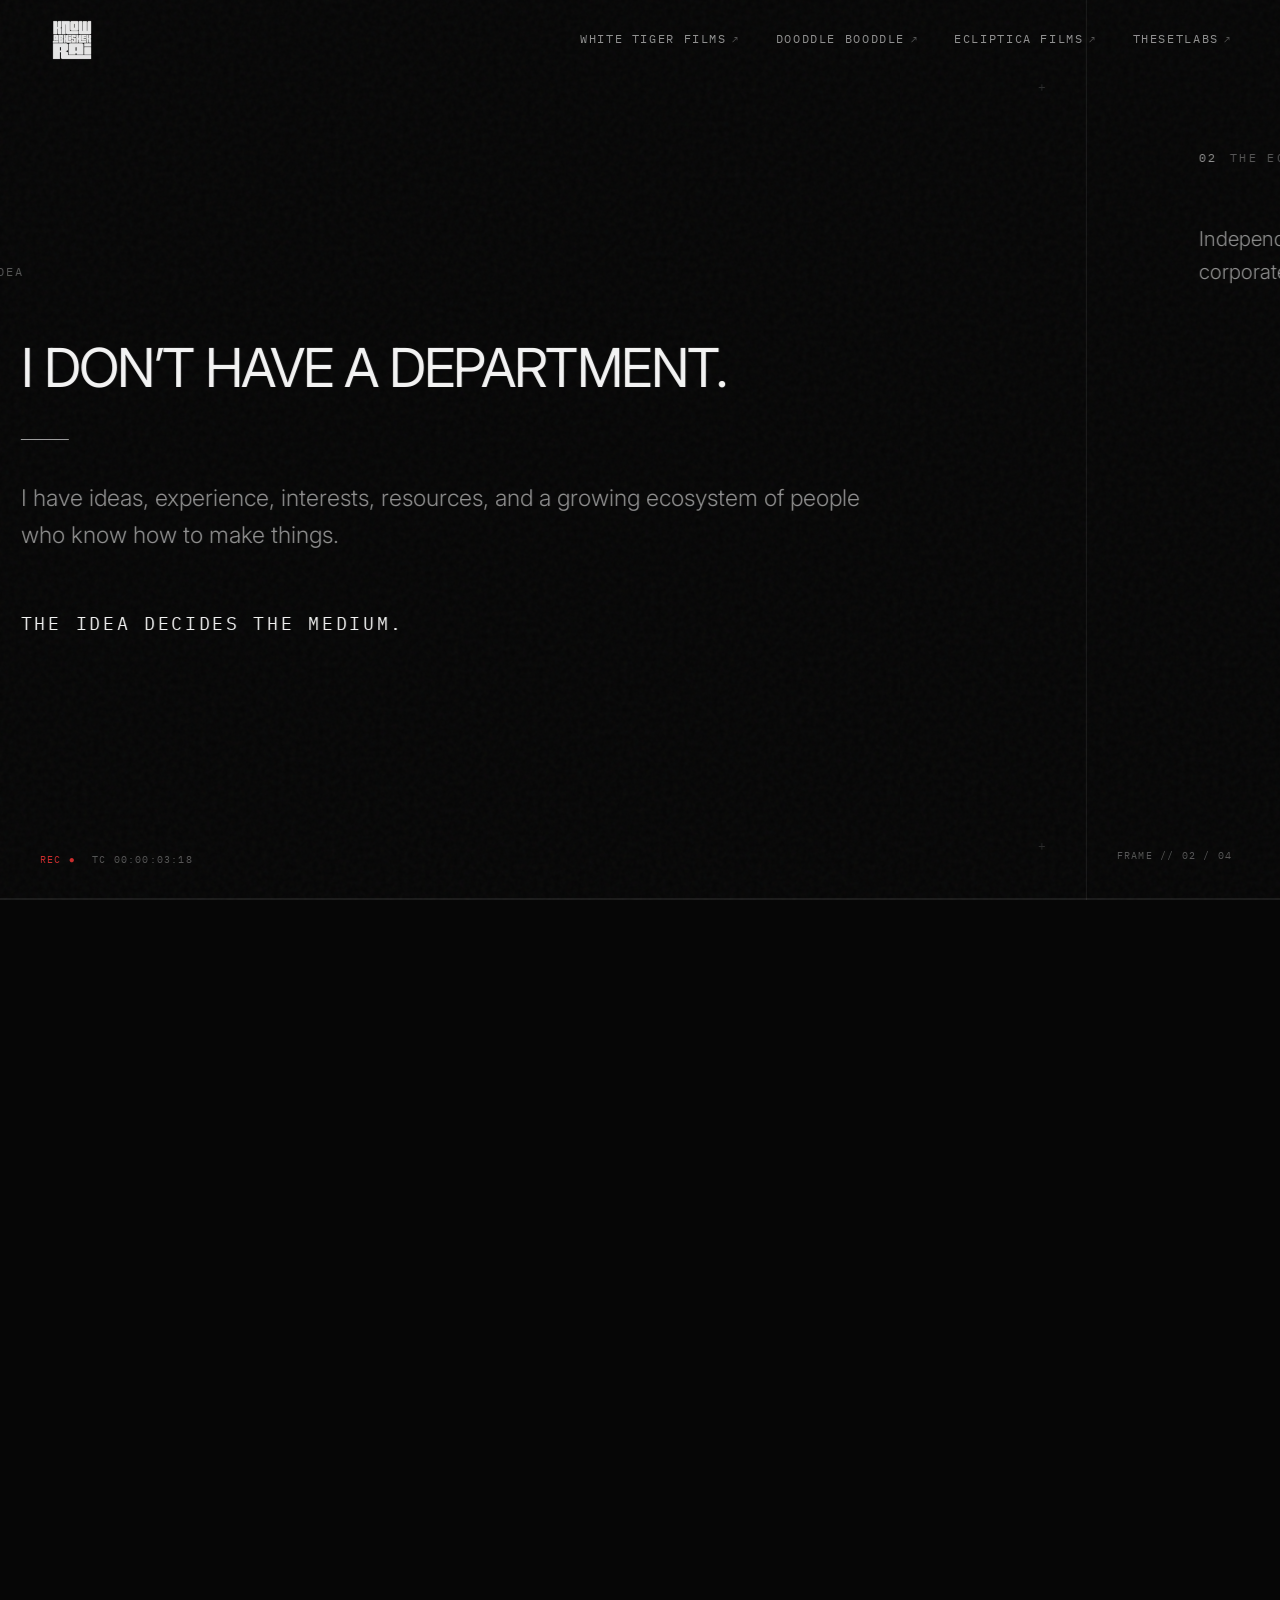
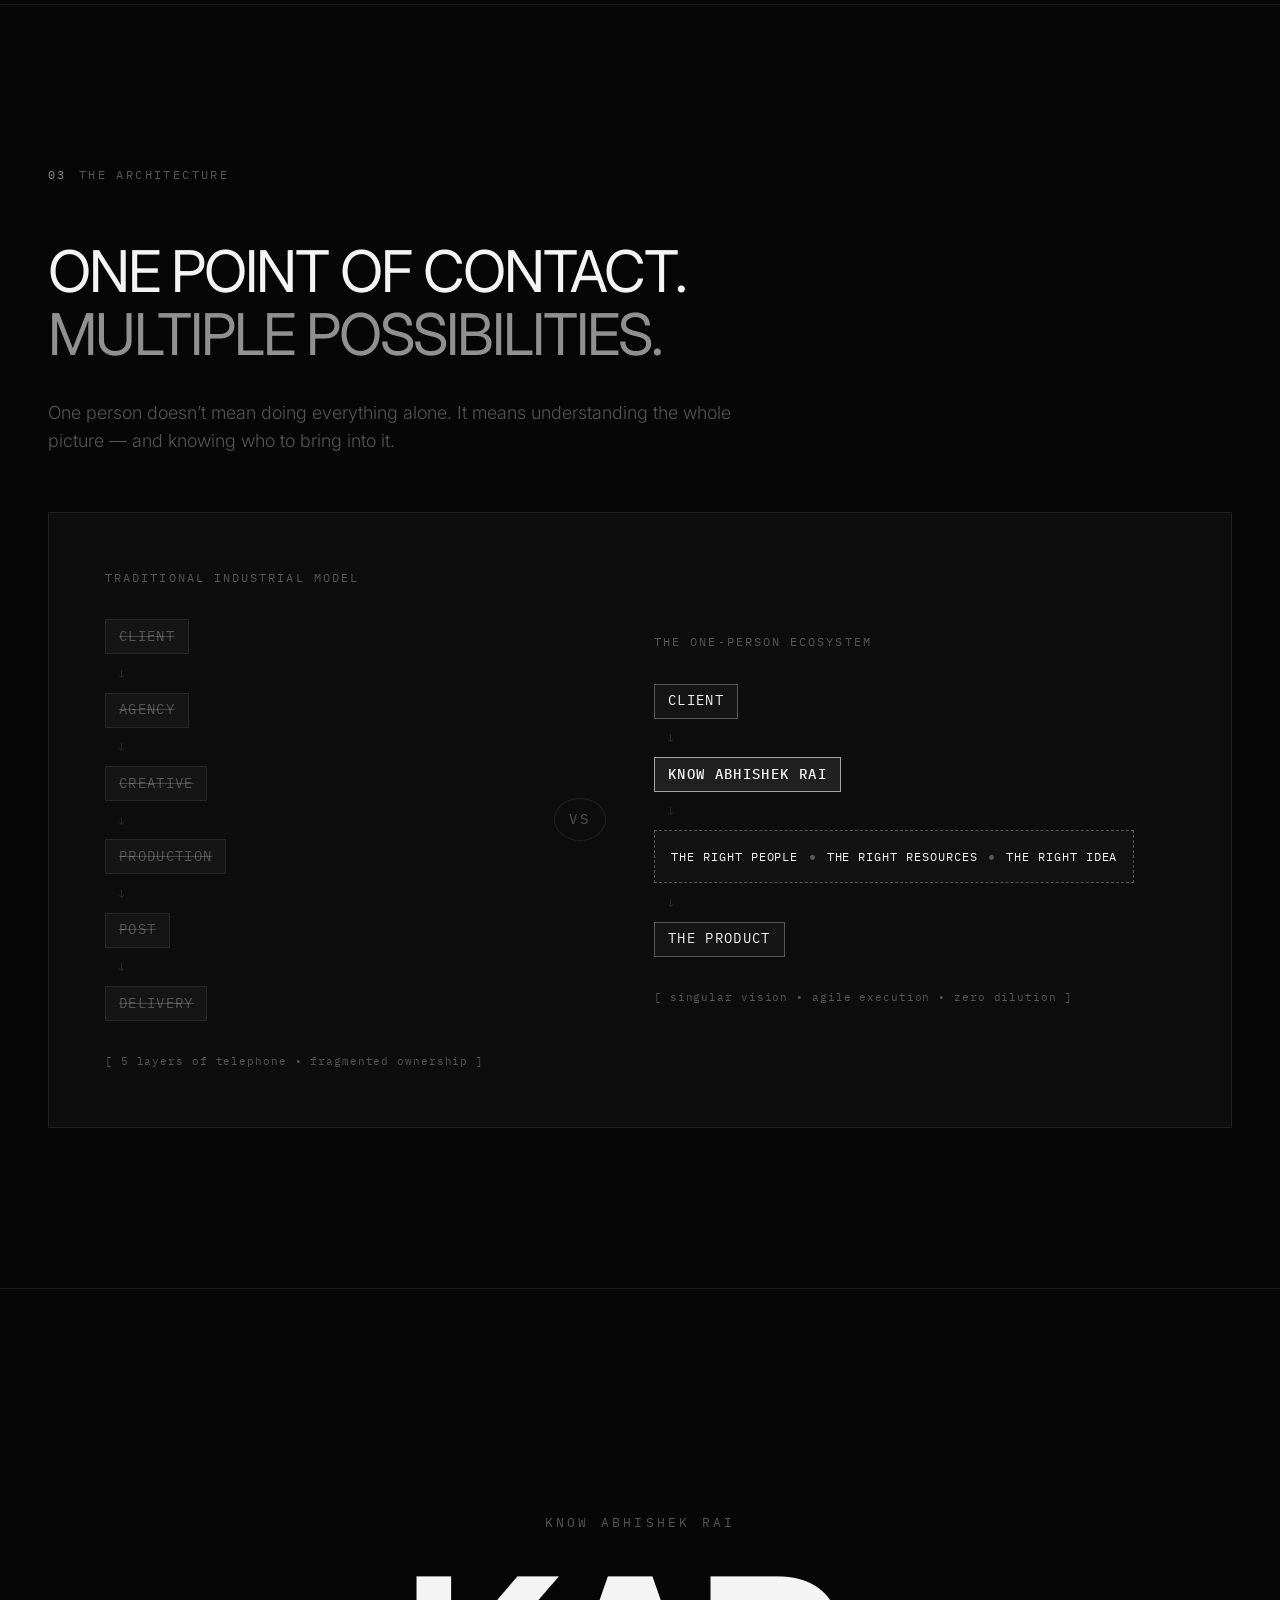
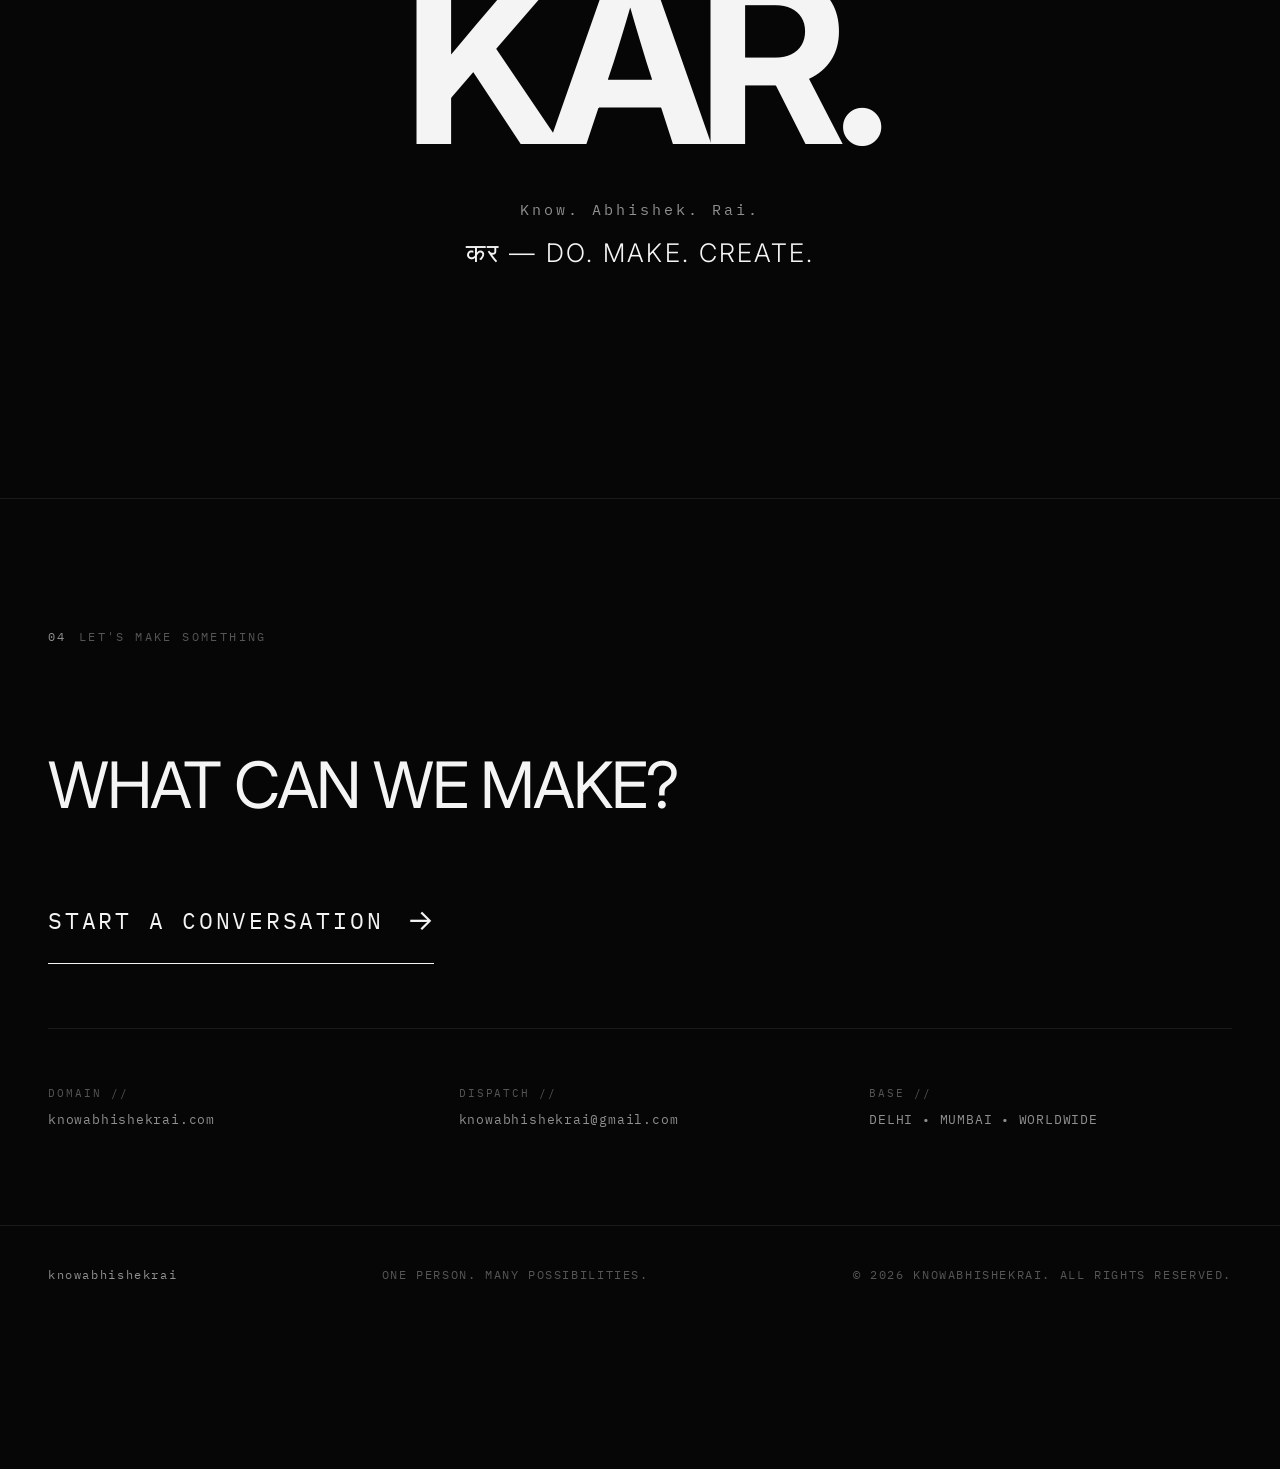
==== commit 3c3f0320: "Add production house links in ecosystem and header menu, update nucleus logo" ====
--- a/index.html
+++ b/index.html
@@ -36,9 +36,6 @@
       <span class="hud-tag">REC ●</span>
       <span class="hud-mono" id="liveTimecode">TC 00:00:00:00</span>
     </div>
-    <div class="hud-item hud-tr">
-      <span class="hud-mono">24 FPS &nbsp;|&nbsp; 2.39:1 &nbsp;|&nbsp; MONO</span>
-    </div>
     <div class="hud-item hud-frame-indicator" id="hudFrameIndicator">
       <span class="hud-mono">FRAME // <span id="currentFrameNum">01</span> / 04</span>
     </div>
@@ -55,6 +52,39 @@
       <a href="#hero" class="brand-link" data-cursor="TOP" aria-label="knowabhishekrai">
         <img src="logo-header.png" alt="knowabhishekrai" class="nav-brand-logo" width="48" height="48">
       </a>
+
+      <!-- Mobile Menu Toggle Button -->
+      <button class="nav-toggle" id="navToggle" aria-label="Toggle menu" aria-expanded="false" data-cursor="MENU">
+        <span class="toggle-label">MENU</span>
+        <span class="toggle-icon">
+          <span class="toggle-bar"></span>
+          <span class="toggle-bar"></span>
+        </span>
+      </button>
+
+      <!-- Top Right Menu: Production Houses -->
+      <nav class="nav-menu" id="headerNav" aria-label="Production Houses">
+        <a href="https://whitetigerfilms.in/" target="_blank" rel="noopener noreferrer" class="nav-link"
+          data-cursor="VISIT">
+          <span class="nav-link-name">WHITE TIGER FILMS</span>
+          <span class="nav-arrow">↗</span>
+        </a>
+        <a href="https://dooddlebooddle.com/" target="_blank" rel="noopener noreferrer" class="nav-link"
+          data-cursor="VISIT">
+          <span class="nav-link-name">DOODDLE BOODDLE</span>
+          <span class="nav-arrow">↗</span>
+        </a>
+        <a href="https://eclipticafilms.com/" target="_blank" rel="noopener noreferrer" class="nav-link"
+          data-cursor="VISIT">
+          <span class="nav-link-name">ECLIPTICA FILMS</span>
+          <span class="nav-arrow">↗</span>
+        </a>
+        <a href="https://www.thesetlabs.in/" target="_blank" rel="noopener noreferrer" class="nav-link"
+          data-cursor="VISIT">
+          <span class="nav-link-name">THESETLABS</span>
+          <span class="nav-arrow">↗</span>
+        </a>
+      </nav>
     </div>
   </header>
 
@@ -157,38 +187,53 @@
                 </svg>
 
                 <!-- Core Nucleus -->
-                <div class="orbit-nucleus">
-                  <span class="nucleus-callsign">KAR.</span>
-                  <span class="nucleus-sub">KNOW<br>ABHISHEK<br>RAI</span>
+                <div class="orbit-nucleus" data-cursor="KAR">
+                  <img src="logo-header.png" alt="knowabhishekrai logo" class="nucleus-logo" width="60" height="60">
                 </div>
 
                 <!-- Satellite 01: White Tiger Films -->
-                <div class="orbit-satellite sat-1" data-cursor="STUDIO">
-                  <div class="satellite-code">01 // PROD</div>
+                <a href="https://whitetigerfilms.in/" target="_blank" rel="noopener noreferrer"
+                  class="orbit-satellite sat-1" data-cursor="VISIT">
+                  <div class="satellite-header">
+                    <span class="satellite-code">01 // PROD</span>
+                    <span class="satellite-arrow">↗</span>
+                  </div>
                   <div class="satellite-title">WHITE TIGER FILMS</div>
                   <div class="satellite-desc">Production / Films</div>
-                </div>
+                </a>
 
                 <!-- Satellite 02: Dooddle Boodle -->
-                <div class="orbit-satellite sat-2" data-cursor="STUDIO">
-                  <div class="satellite-code">02 // POST</div>
+                <a href="https://dooddlebooddle.com/" target="_blank" rel="noopener noreferrer"
+                  class="orbit-satellite sat-2" data-cursor="VISIT">
+                  <div class="satellite-header">
+                    <span class="satellite-code">02 // POST</span>
+                    <span class="satellite-arrow">↗</span>
+                  </div>
                   <div class="satellite-title">DOODDLE BOODDLE</div>
                   <div class="satellite-desc">Post-production / Editorial</div>
-                </div>
+                </a>
 
                 <!-- Satellite 03: Ecliptica Films -->
-                <div class="orbit-satellite sat-3" data-cursor="STUDIO">
-                  <div class="satellite-code">03 // SYNTH</div>
+                <a href="https://eclipticafilms.com/" target="_blank" rel="noopener noreferrer"
+                  class="orbit-satellite sat-3" data-cursor="VISIT">
+                  <div class="satellite-header">
+                    <span class="satellite-code">03 // SYNTH</span>
+                    <span class="satellite-arrow">↗</span>
+                  </div>
                   <div class="satellite-title">ECLIPTICA FILMS</div>
                   <div class="satellite-desc">AI Film Production / Experimental Storytelling</div>
-                </div>
+                </a>
 
                 <!-- Satellite 04: TheSetLabs -->
-                <div class="orbit-satellite sat-4" data-cursor="STUDIO">
-                  <div class="satellite-code">04 // SPACE</div>
+                <a href="https://www.thesetlabs.in/" target="_blank" rel="noopener noreferrer"
+                  class="orbit-satellite sat-4" data-cursor="VISIT">
+                  <div class="satellite-header">
+                    <span class="satellite-code">04 // SPACE</span>
+                    <span class="satellite-arrow">↗</span>
+                  </div>
                   <div class="satellite-title">THESETLABS</div>
                   <div class="satellite-desc">Production Design / Visual Worlds</div>
-                </div>
+                </a>
               </div>
             </div>
           </section>
--- a/style.css
+++ b/style.css
@@ -286,16 +286,21 @@
 .nav-menu {
   display: flex;
   align-items: center;
-  gap: 2.5rem;
+  gap: 2.25rem;
 }
 
 .nav-link {
   font-family: var(--font-mono);
   font-size: 0.72rem;
-  letter-spacing: 0.16em;
+  letter-spacing: 0.14em;
   color: var(--text-secondary);
   position: relative;
-  padding: 0.25rem 0;
+  padding: 0.35rem 0;
+  text-decoration: none;
+  display: inline-flex;
+  align-items: center;
+  gap: 0.35rem;
+  white-space: nowrap;
   transition: color 0.3s ease;
 }
 
@@ -310,12 +315,68 @@
   transition: width 0.3s var(--ease-cinematic);
 }
 
+.nav-arrow {
+  font-size: 0.65rem;
+  color: var(--text-muted);
+  line-height: 1;
+  transition: transform 0.25s ease, color 0.25s ease;
+}
+
 .nav-link:hover {
   color: var(--text-primary);
+}
+
+.nav-link:hover .nav-arrow {
+  color: var(--text-primary);
+  transform: translate(2px, -2px);
 }
 
 .nav-link:hover::after {
   width: 100%;
+}
+
+/* Mobile Nav Toggle */
+.nav-toggle {
+  display: none;
+  background: transparent;
+  border: 1px solid var(--border-hairline);
+  color: var(--text-primary);
+  padding: 0.4rem 0.85rem;
+  font-family: var(--font-mono);
+  font-size: 0.68rem;
+  letter-spacing: 0.16em;
+  cursor: pointer;
+  align-items: center;
+  gap: 0.6rem;
+  transition: border-color 0.25s ease, background-color 0.25s ease;
+}
+
+.nav-toggle:hover {
+  border-color: var(--border-strong);
+  background-color: var(--bg-elevated);
+}
+
+.toggle-icon {
+  display: flex;
+  flex-direction: column;
+  gap: 4px;
+  width: 13px;
+}
+
+.toggle-bar {
+  display: block;
+  width: 100%;
+  height: 1px;
+  background-color: var(--text-primary);
+  transition: transform 0.3s ease, opacity 0.3s ease;
+}
+
+.nav-toggle.is-active .toggle-bar:nth-child(1) {
+  transform: translateY(2.5px) rotate(45deg);
+}
+
+.nav-toggle.is-active .toggle-bar:nth-child(2) {
+  transform: translateY(-2.5px) rotate(-45deg);
 }
 
 /* --- Layout Containers & Badges --- */
@@ -1050,6 +1111,24 @@
   justify-content: center;
   text-align: center;
   box-shadow: 0 0 35px rgba(255, 255, 255, 0.05);
+  transition: border-color 0.3s ease, box-shadow 0.3s ease;
+}
+
+.orbit-nucleus:hover {
+  border-color: rgba(255, 255, 255, 0.3);
+  box-shadow: 0 0 45px rgba(255, 255, 255, 0.12);
+}
+
+.nucleus-logo {
+  width: 56px;
+  height: 56px;
+  object-fit: contain;
+  display: block;
+  transition: transform 0.3s var(--ease-cinematic);
+}
+
+.orbit-nucleus:hover .nucleus-logo {
+  transform: scale(1.08);
 }
 
 .nucleus-callsign {
@@ -1077,6 +1156,9 @@
   background-color: var(--bg-secondary);
   border: 1px solid var(--border-hairline);
   max-width: 240px;
+  text-decoration: none;
+  display: block;
+  color: inherit;
   transition: transform 0.3s var(--ease-cinematic), border-color 0.3s ease, background-color 0.3s ease;
   cursor: pointer;
 }
@@ -1087,12 +1169,30 @@
   transform: scale(1.04);
 }
 
+.satellite-header {
+  display: flex;
+  align-items: center;
+  justify-content: space-between;
+  margin-bottom: 0.35rem;
+}
+
 .satellite-code {
   font-family: var(--font-mono);
   font-size: 0.65rem;
   letter-spacing: 0.18em;
   color: var(--text-muted);
-  margin-bottom: 0.35rem;
+}
+
+.satellite-arrow {
+  font-family: var(--font-mono);
+  font-size: 0.75rem;
+  color: var(--text-muted);
+  transition: transform 0.25s ease, color 0.25s ease;
+}
+
+.orbit-satellite:hover .satellite-arrow {
+  color: var(--text-primary);
+  transform: translate(2px, -2px);
 }
 
 .satellite-title {
@@ -1378,6 +1478,44 @@
   }
 }
 
+/* Mobile Navigation Breakpoint */
+@media (max-width: 860px) {
+  .nav-toggle {
+    display: inline-flex;
+  }
+
+  .nav-menu {
+    display: none;
+    position: fixed;
+    top: var(--nav-height);
+    left: 0;
+    width: 100%;
+    background-color: rgba(8, 8, 8, 0.98);
+    backdrop-filter: blur(24px);
+    -webkit-backdrop-filter: blur(24px);
+    border-bottom: 1px solid var(--border-strong);
+    padding: 1.5rem 1.75rem 2rem;
+    flex-direction: column;
+    align-items: flex-start;
+    gap: 0.75rem;
+    box-shadow: 0 20px 40px rgba(0, 0, 0, 0.85);
+    z-index: 901;
+  }
+
+  .nav-menu.is-open {
+    display: flex;
+  }
+
+  .nav-menu .nav-link {
+    width: 100%;
+    justify-content: space-between;
+    padding: 0.75rem 0;
+    font-size: 0.8rem;
+    letter-spacing: 0.14em;
+    border-bottom: 1px solid var(--border-hairline);
+  }
+}
+
 @media (max-width: 768px) {
   :root {
     --nav-height: 64px;
@@ -1408,15 +1546,6 @@
 
   .site-header .header-inner {
     padding: 0 1.5rem;
-  }
-
-  .nav-menu {
-    gap: 1.25rem;
-  }
-
-  .nav-link {
-    font-size: 0.65rem;
-    letter-spacing: 0.1em;
   }
 
   /* Hero Mobile */
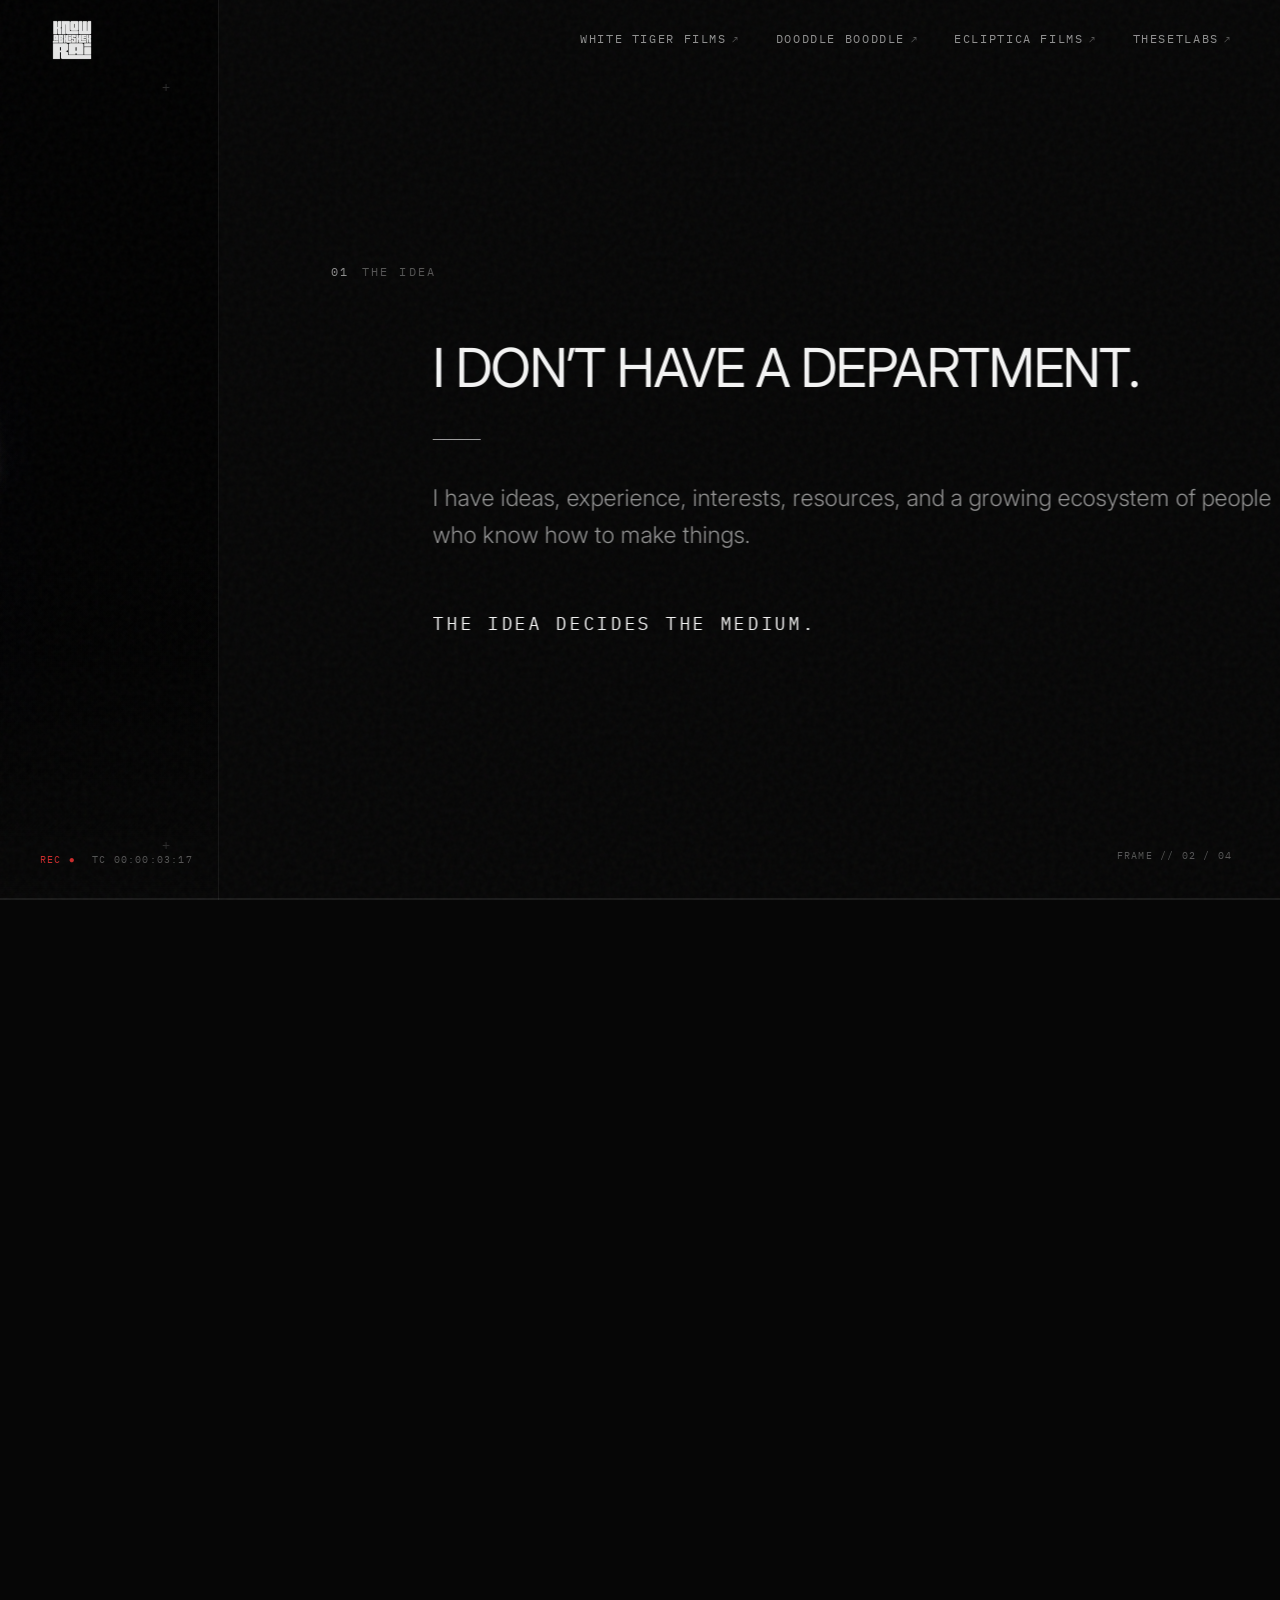
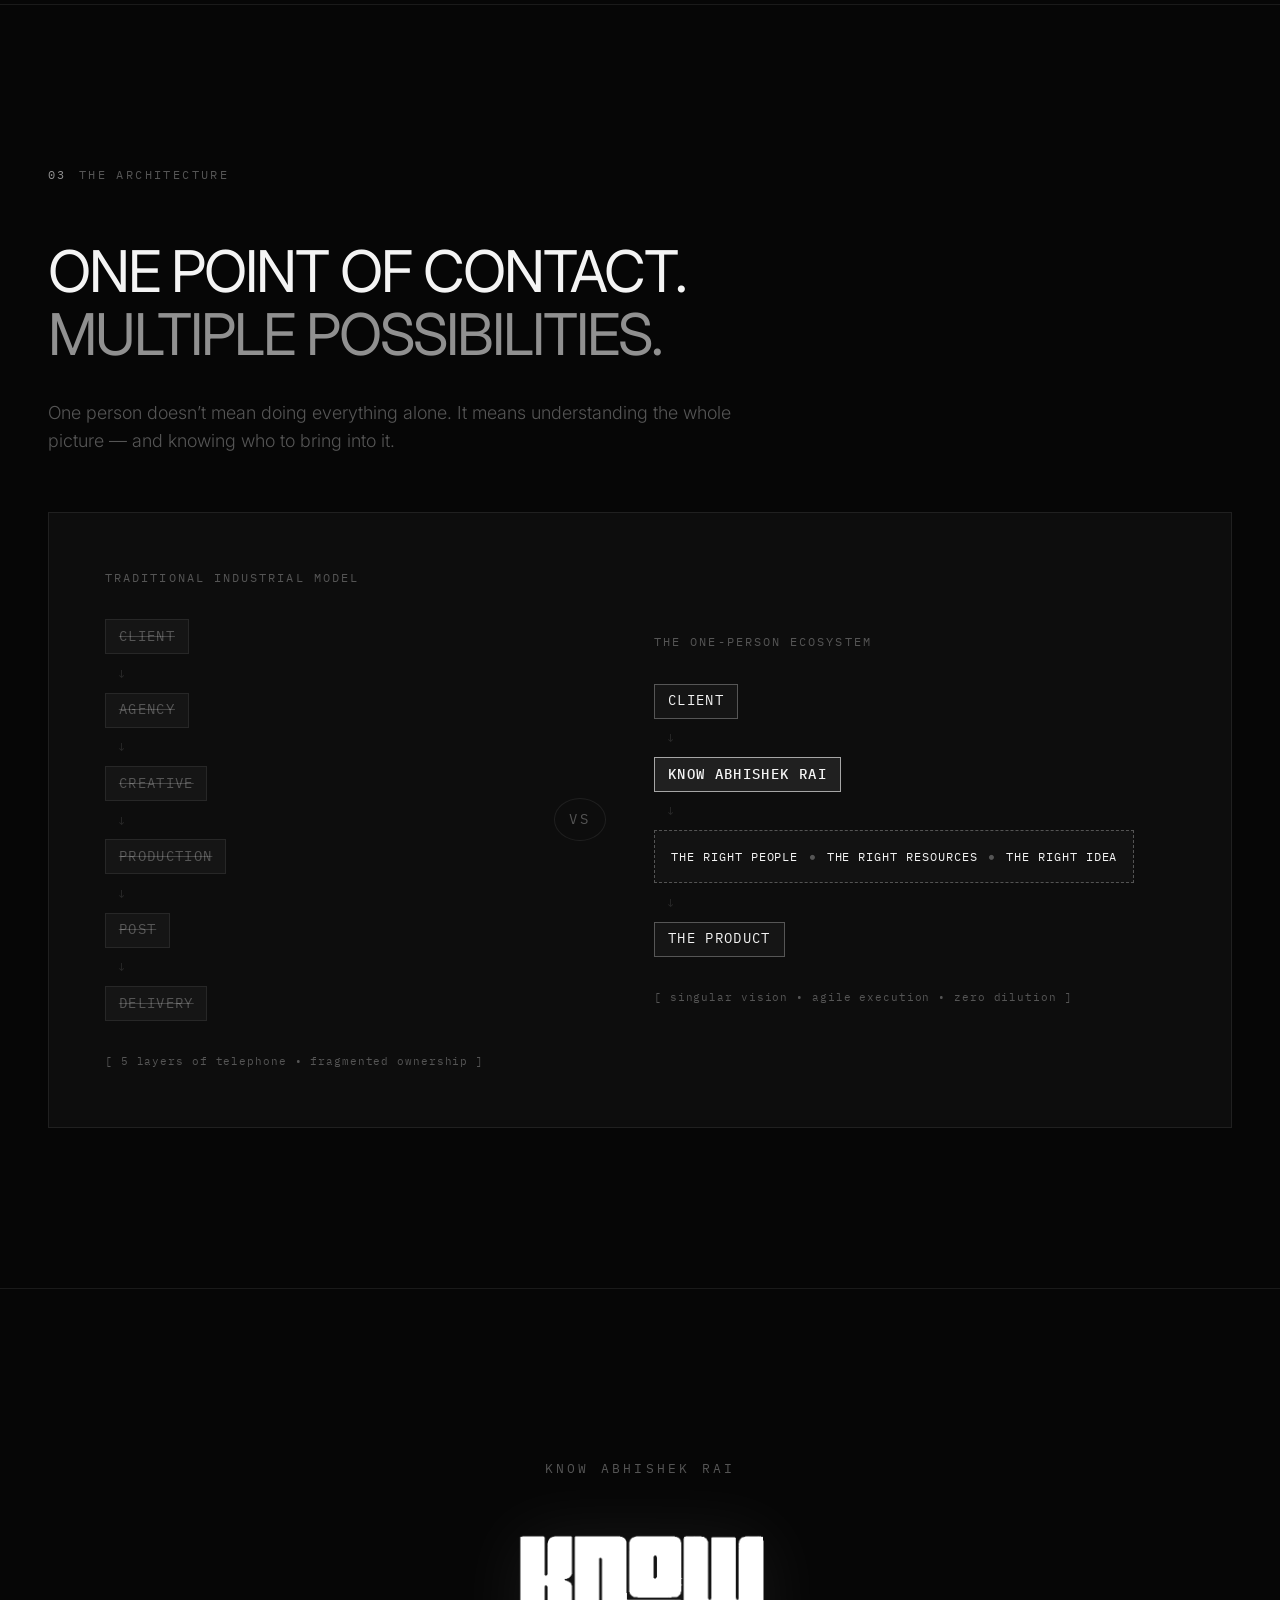
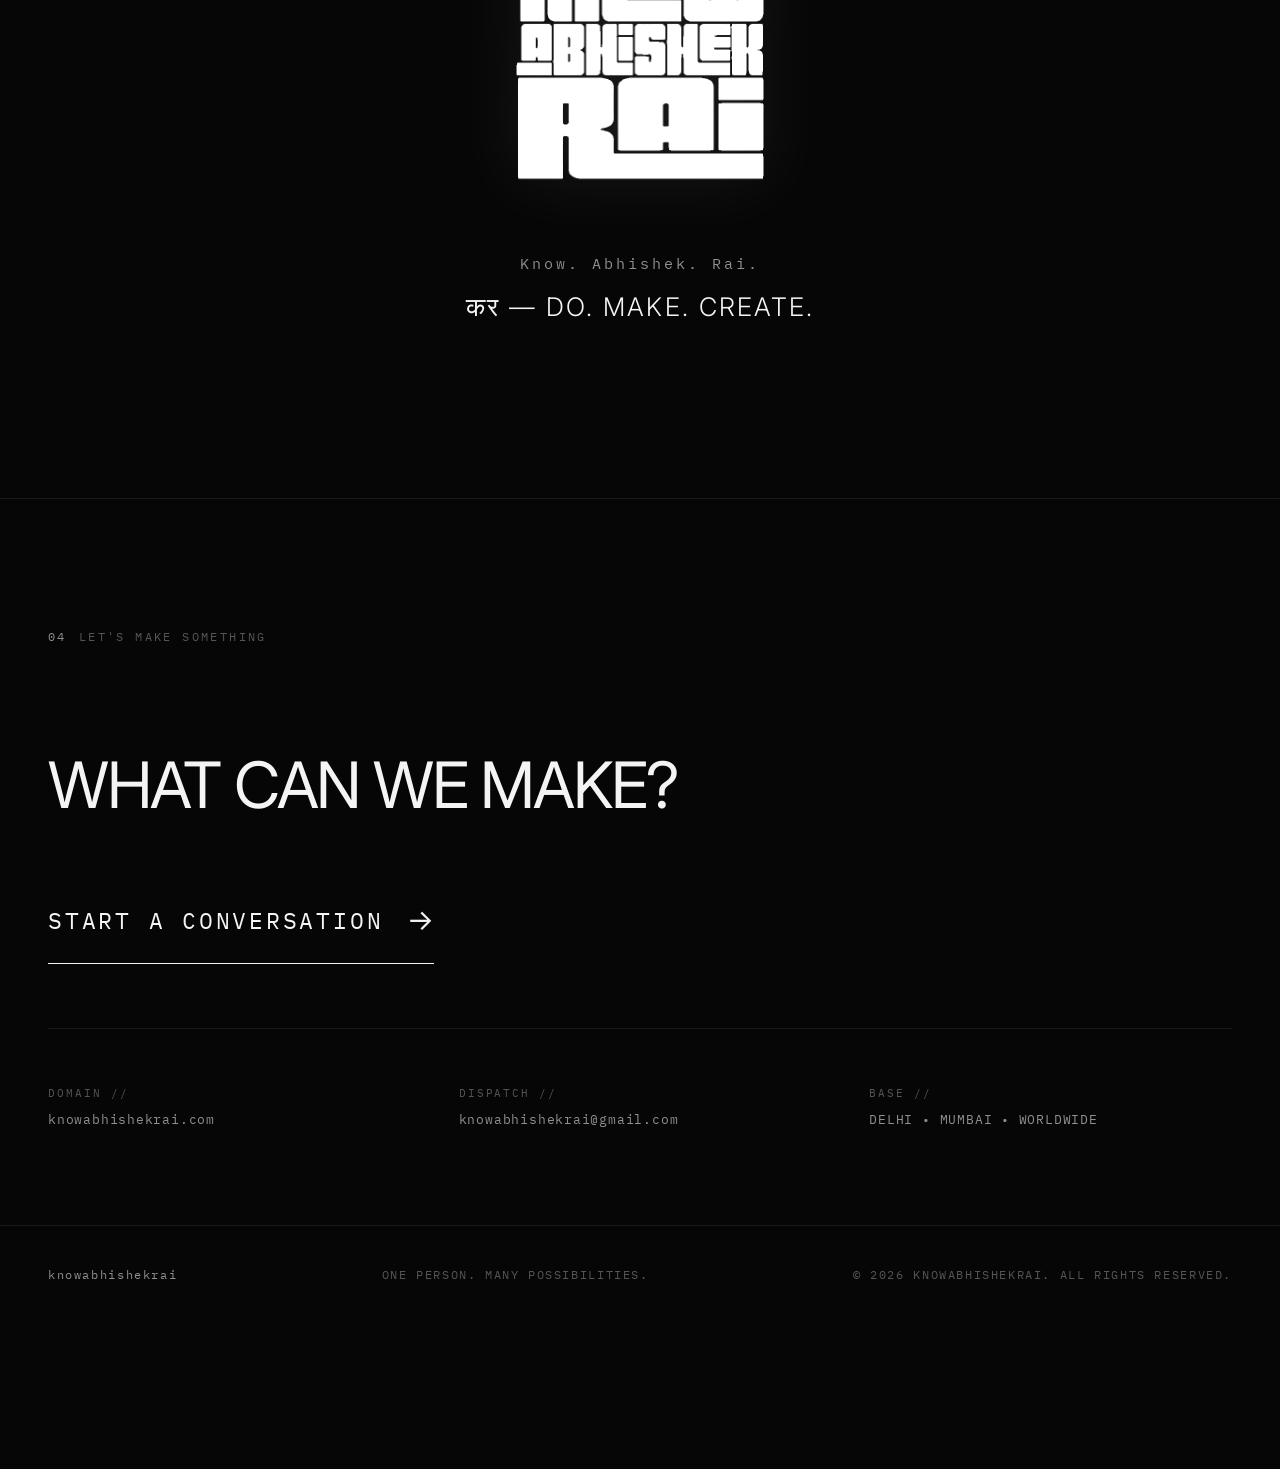
==== commit 256d46ea: "Replace KAR text with brand logo in identity section" ====
--- a/index.html
+++ b/index.html
@@ -341,7 +341,7 @@
           </div>
 
           <div class="kar-monumental reveal-on-scroll delay-1" data-cursor="KAR">
-            KAR.
+            <img src="logo-header.png" alt="knowabhishekrai logo" class="kar-monumental-logo" width="320" height="320">
           </div>
 
           <div class="kar-details reveal-on-scroll delay-2">
--- a/style.css
+++ b/style.css
@@ -1310,19 +1310,26 @@
 }
 
 .kar-monumental {
-  font-size: clamp(6rem, 18vw, 18rem);
-  font-weight: 700;
-  line-height: 0.9;
-  letter-spacing: -0.06em;
-  color: var(--text-primary);
+  display: flex;
+  justify-content: center;
+  align-items: center;
   user-select: none;
-  margin-bottom: 2rem;
-  transition: opacity 0.3s ease, letter-spacing 0.5s var(--ease-cinematic);
-}
-
-.kar-monumental:hover {
-  letter-spacing: -0.04em;
-  color: #ffffff;
+  margin-bottom: 2.5rem;
+  cursor: default;
+}
+
+.kar-monumental-logo {
+  width: clamp(180px, 24vw, 320px);
+  height: auto;
+  object-fit: contain;
+  display: block;
+  filter: drop-shadow(0 0 35px rgba(255, 255, 255, 0.08));
+  transition: transform 0.5s var(--ease-cinematic), filter 0.5s ease;
+}
+
+.kar-monumental:hover .kar-monumental-logo {
+  transform: scale(1.05);
+  filter: drop-shadow(0 0 50px rgba(255, 255, 255, 0.2));
 }
 
 .kar-phonetic {
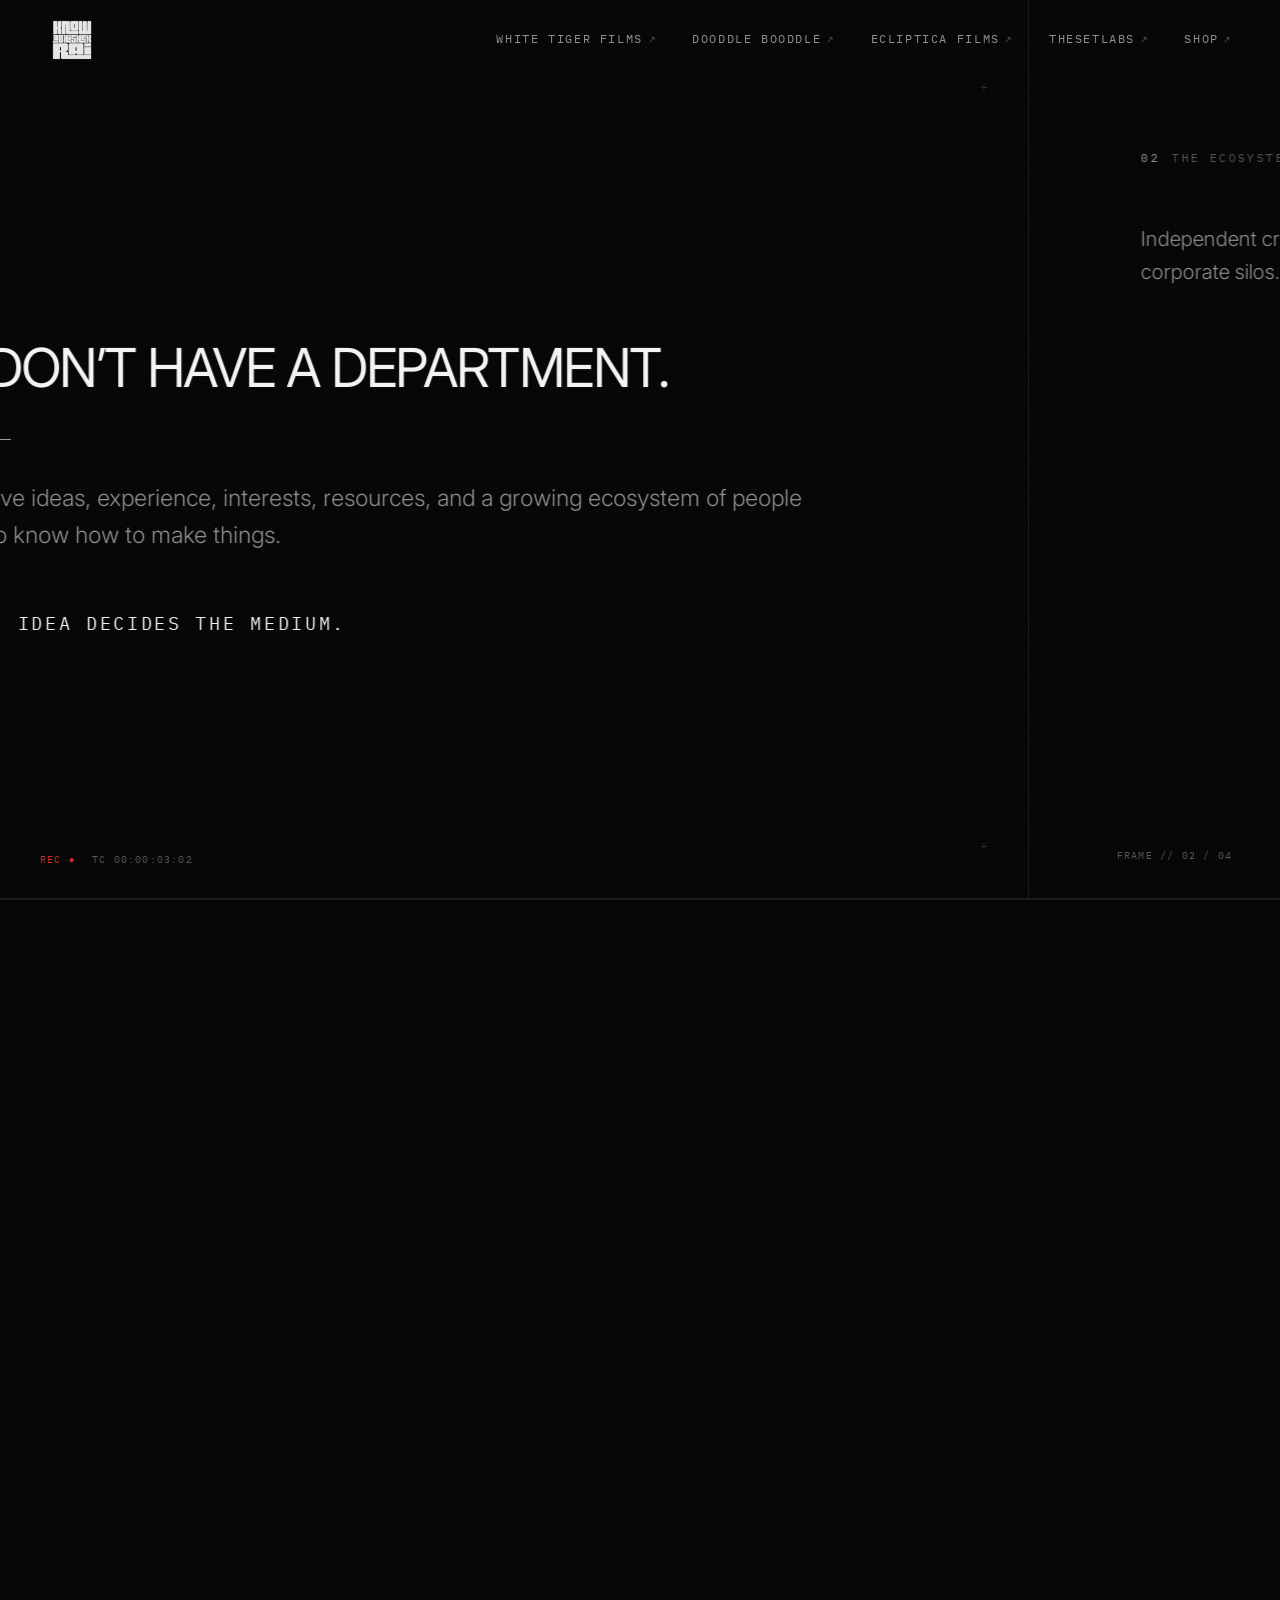
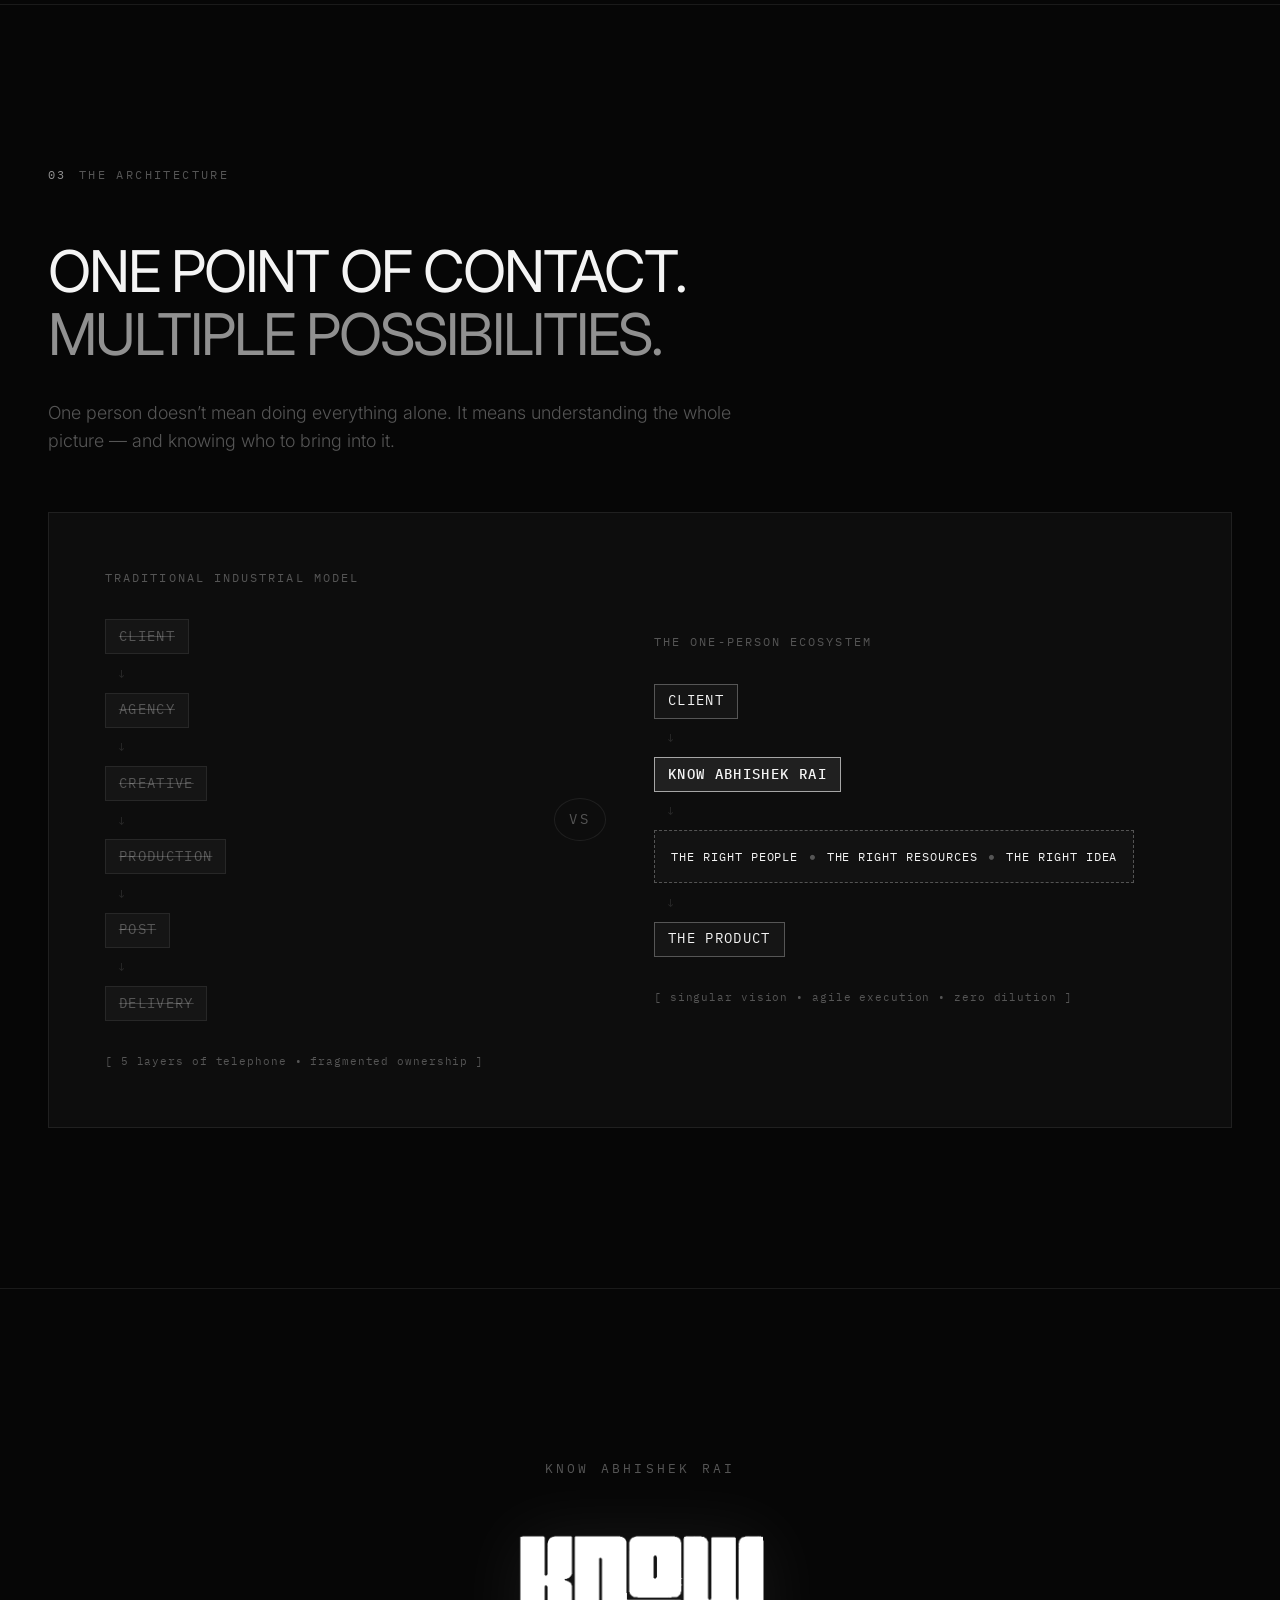
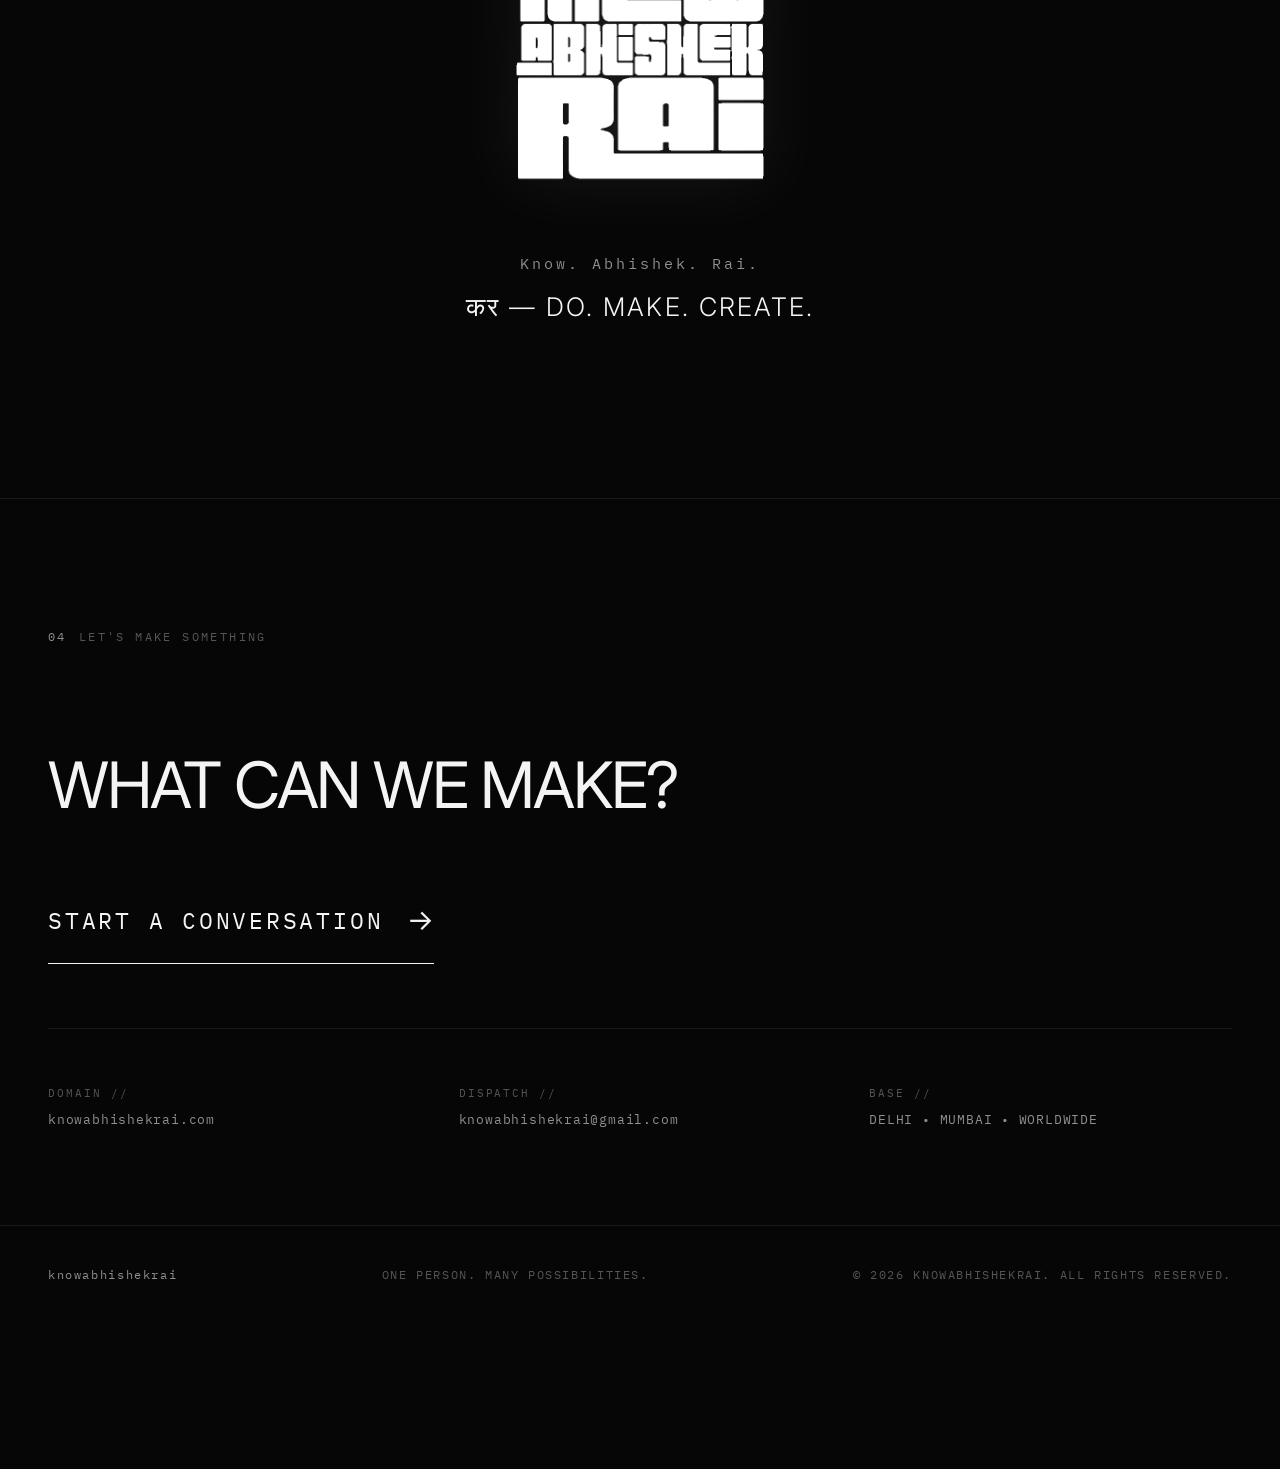
==== commit 05b3edf0: "Add Shop page and added image in metadata for sharing" ====
--- a/index.html
+++ b/index.html
@@ -5,8 +5,36 @@
   <meta charset="UTF-8">
   <meta name="viewport" content="width=device-width, initial-scale=1.0">
   <title>knowabhishekrai — ONE PERSON. MANY POSSIBILITIES.</title>
+  <meta name="title" content="knowabhishekrai — ONE PERSON. MANY POSSIBILITIES.">
   <meta name="description"
     content="A one-person creative ecosystem. Filmmaking, production, AI, design, music, technology, and creative direction led by Abhishek Rai.">
+  <meta name="theme-color" content="#080808">
+
+  <!-- Open Graph / Facebook / WhatsApp / LinkedIn -->
+  <meta property="og:type" content="website">
+  <meta property="og:url" content="https://knowabhishekrai.com/">
+  <meta property="og:site_name" content="knowabhishekrai">
+  <meta property="og:title" content="knowabhishekrai — ONE PERSON. MANY POSSIBILITIES.">
+  <meta property="og:description"
+    content="A one-person creative ecosystem. Filmmaking, production, AI, design, music, technology, and creative direction led by Abhishek Rai.">
+  <meta property="og:image" content="https://knowabhishekrai.com/og-image.png">
+  <meta property="og:image:secure_url" content="https://knowabhishekrai.com/og-image.png">
+  <meta property="og:image:type" content="image/png">
+  <meta property="og:image:width" content="1200">
+  <meta property="og:image:height" content="630">
+  <meta property="og:image:alt" content="KNOW ABHISHEK RAI logo">
+
+  <!-- Twitter / X -->
+  <meta name="twitter:card" content="summary_large_image">
+  <meta name="twitter:url" content="https://knowabhishekrai.com/">
+  <meta name="twitter:title" content="knowabhishekrai — ONE PERSON. MANY POSSIBILITIES.">
+  <meta name="twitter:description"
+    content="A one-person creative ecosystem. Filmmaking, production, AI, design, music, technology, and creative direction led by Abhishek Rai.">
+  <meta name="twitter:image" content="https://knowabhishekrai.com/og-image.png">
+  <meta name="twitter:image:alt" content="KNOW ABHISHEK RAI logo">
+
+  <!-- Image source for legacy scrapers -->
+  <link rel="image_src" href="https://knowabhishekrai.com/og-image.png">
 
   <!-- Google Fonts: Inter & IBM Plex Mono -->
   <link rel="preconnect" href="https://fonts.googleapis.com">
@@ -63,7 +91,8 @@
       </button>
 
       <!-- Top Right Menu: Production Houses -->
-      <nav class="nav-menu" id="headerNav" aria-label="Production Houses">
+      <!-- Top Right Menu: Production Houses & Shop -->
+      <nav class="nav-menu" id="headerNav" aria-label="Navigation Menu">
         <a href="https://whitetigerfilms.in/" target="_blank" rel="noopener noreferrer" class="nav-link"
           data-cursor="VISIT">
           <span class="nav-link-name">WHITE TIGER FILMS</span>
@@ -84,7 +113,12 @@
           <span class="nav-link-name">THESETLABS</span>
           <span class="nav-arrow">↗</span>
         </a>
+        <a href="shop.html" class="nav-link" data-cursor="VISIT">
+          <span class="nav-link-name">SHOP</span>
+          <span class="nav-arrow">↗</span>
+        </a>
       </nav>
+
     </div>
   </header>
 
--- a/style.css
+++ b/style.css
@@ -91,7 +91,7 @@
   height: 100vh;
   pointer-events: none;
   z-index: 999;
-  opacity: 0.04;
+  opacity: 0.02;
   background-image: url("data:image/svg+xml,%3Csvg viewBox='0 0 200 200' xmlns='http://www.w3.org/2000/svg'%3E%3Cfilter id='noiseFilter'%3E%3CfeTurbulence type='fractalNoise' baseFrequency='0.8' numOctaves='3' stitchTiles='stitch'/%3E%3C/filter%3E%3Crect width='100%25' height='100%25' filter='url(%23noiseFilter)'/%3E%3C/svg%3E");
 }
 
@@ -167,6 +167,7 @@
 
 /* Hide native OS cursor on desktop fine pointers */
 @media (hover: hover) and (pointer: fine) {
+
   body,
   a,
   button,
@@ -180,6 +181,7 @@
 
 /* Hide custom cursor completely on touch / mobile devices */
 @media (hover: none) or (pointer: coarse) {
+
   .cursor-dot,
   .cursor-lens {
     display: none !important;
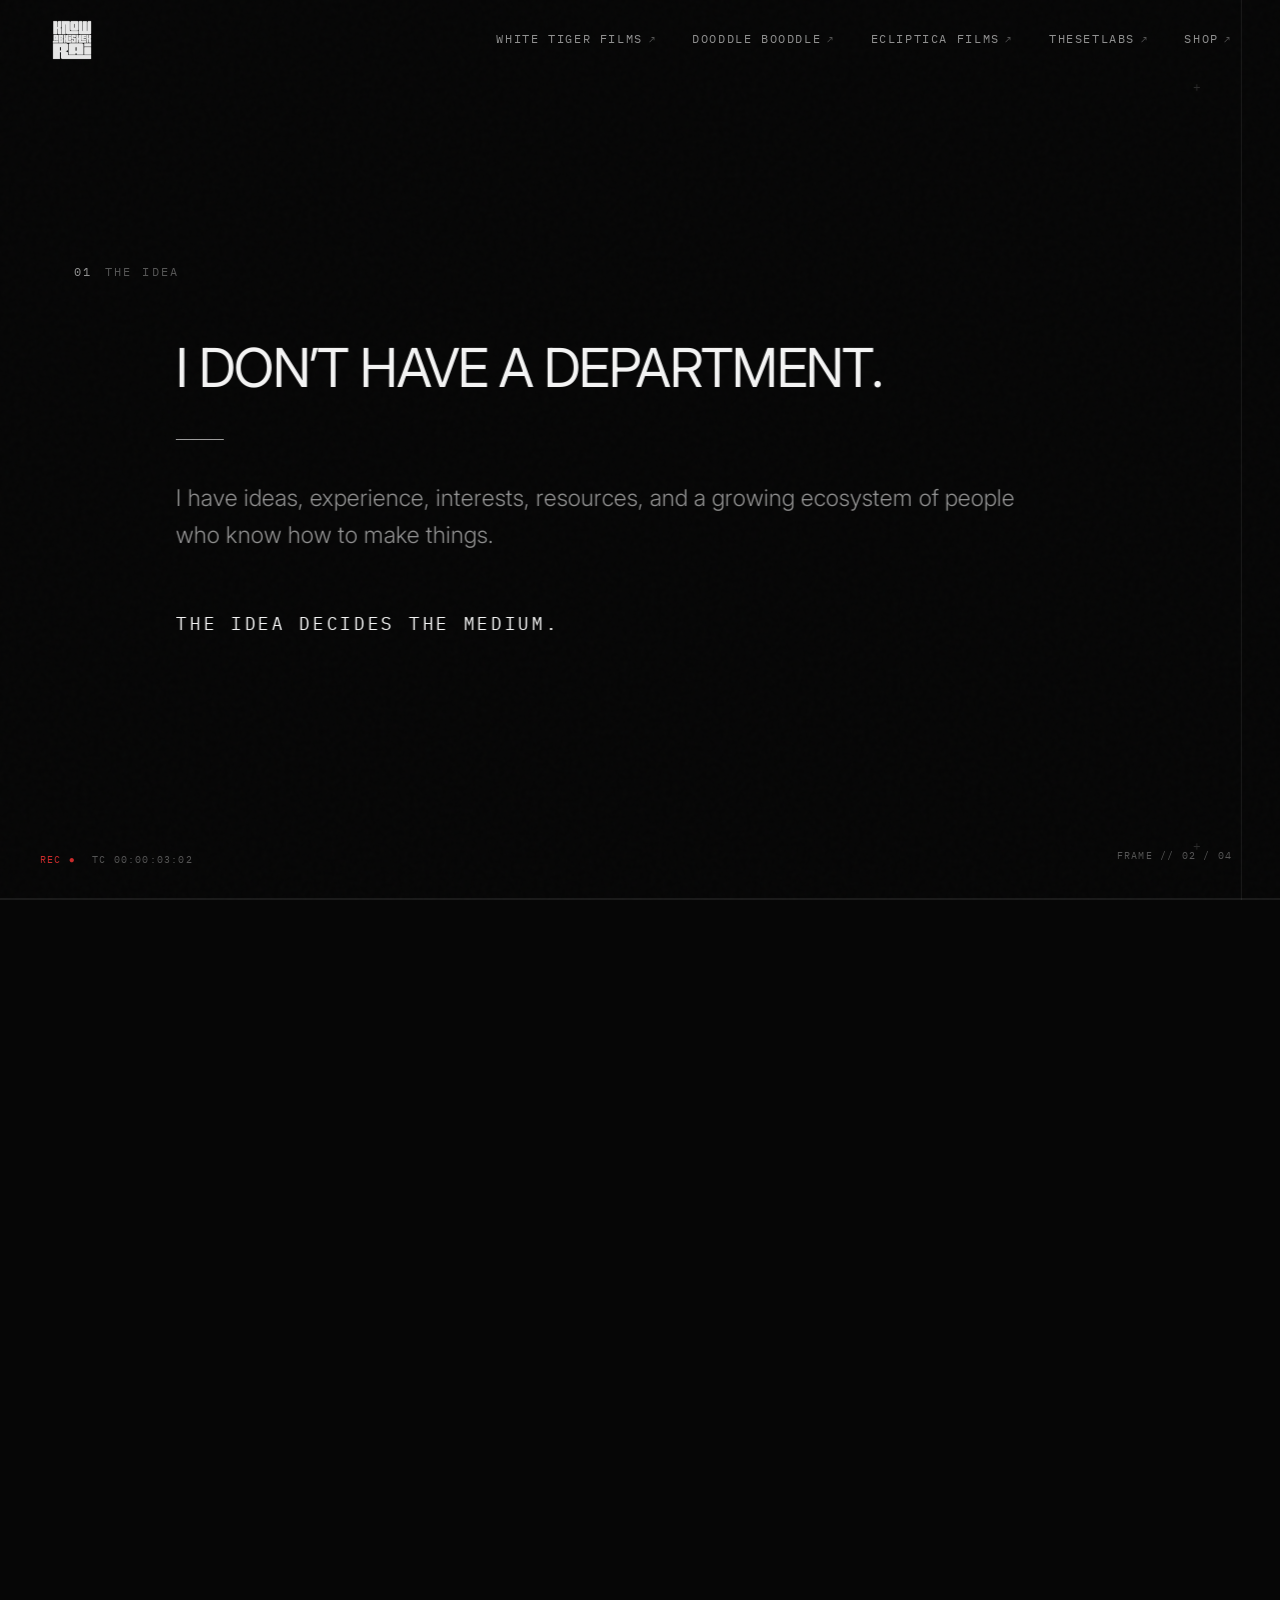
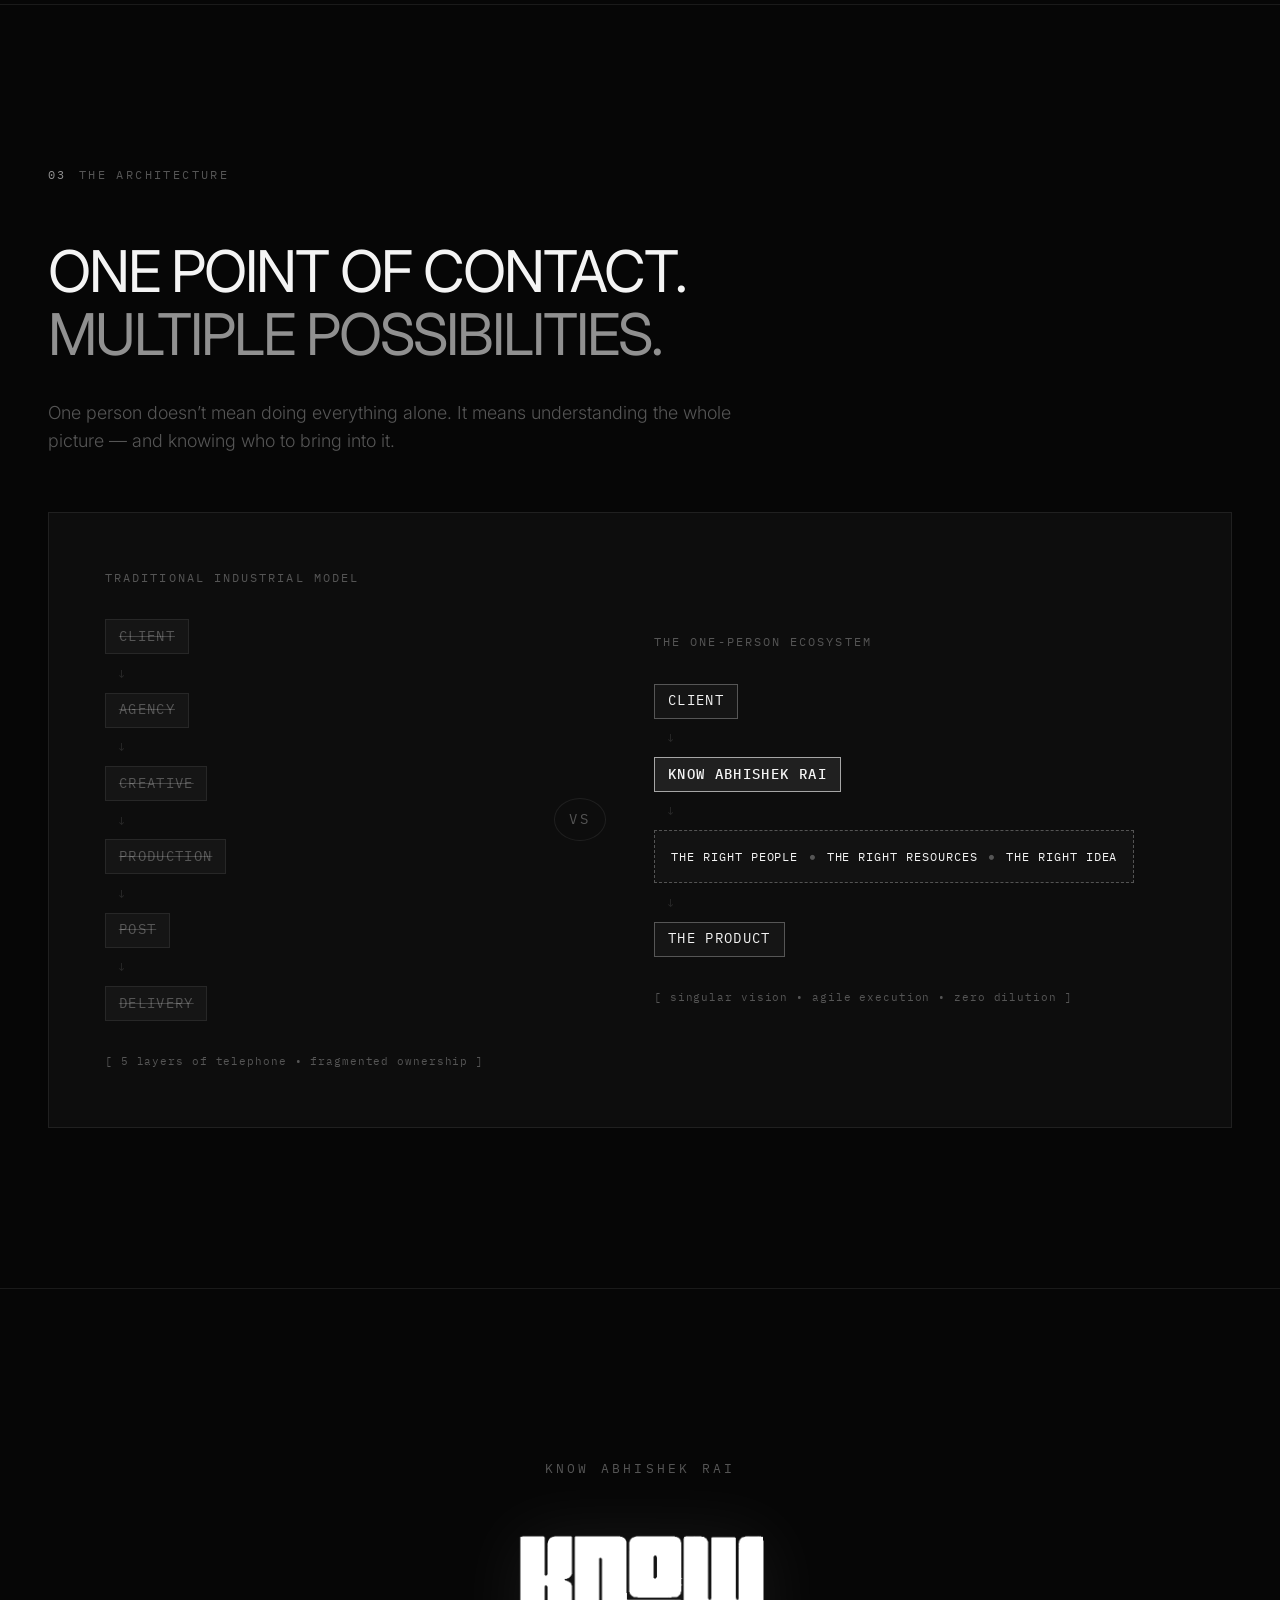
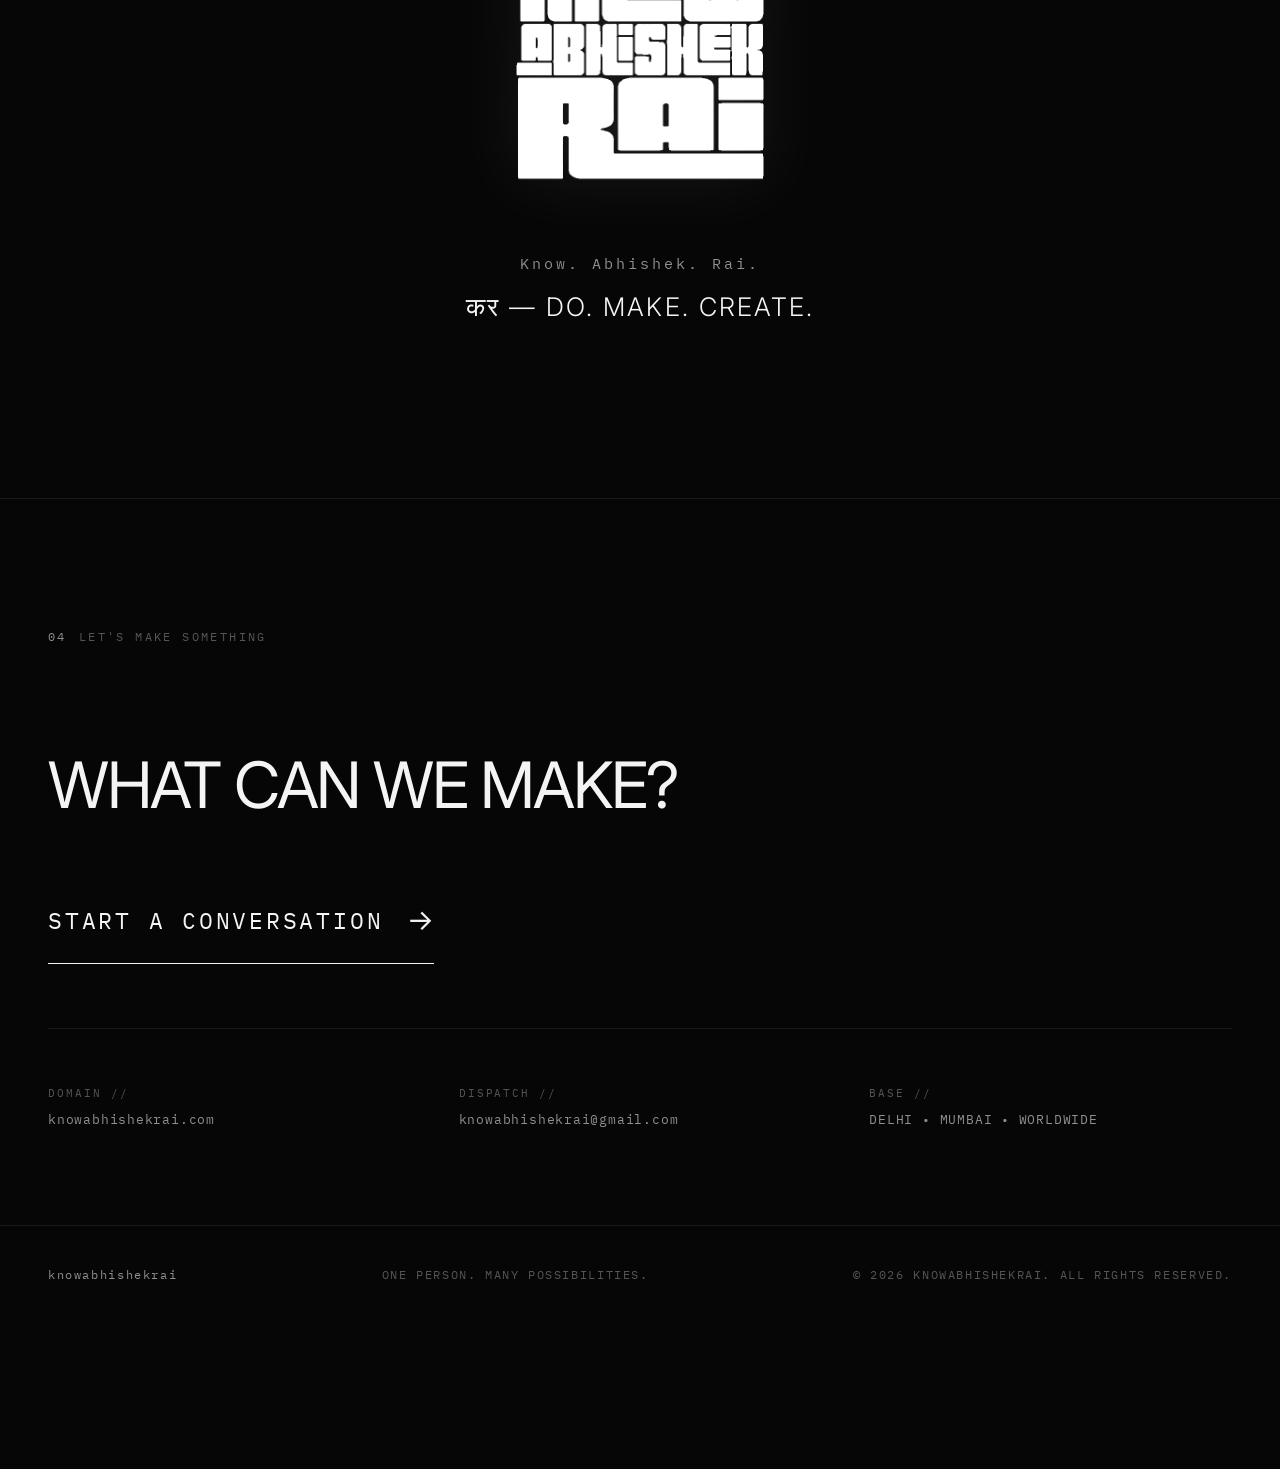
==== commit b1572e07: "whatsapp preview commit" ====
--- a/index.html
+++ b/index.html
@@ -5,33 +5,25 @@
   <meta charset="UTF-8">
   <meta name="viewport" content="width=device-width, initial-scale=1.0">
   <title>knowabhishekrai — ONE PERSON. MANY POSSIBILITIES.</title>
-  <meta name="title" content="knowabhishekrai — ONE PERSON. MANY POSSIBILITIES.">
-  <meta name="description"
-    content="A one-person creative ecosystem. Filmmaking, production, AI, design, music, technology, and creative direction led by Abhishek Rai.">
   <meta name="theme-color" content="#080808">
 
-  <!-- Open Graph / Facebook / WhatsApp / LinkedIn -->
+  <!-- Open Graph / WhatsApp / Social Sharing (Image only, blank text) -->
   <meta property="og:type" content="website">
   <meta property="og:url" content="https://knowabhishekrai.com/">
-  <meta property="og:site_name" content="knowabhishekrai">
-  <meta property="og:title" content="knowabhishekrai — ONE PERSON. MANY POSSIBILITIES.">
-  <meta property="og:description"
-    content="A one-person creative ecosystem. Filmmaking, production, AI, design, music, technology, and creative direction led by Abhishek Rai.">
+  <meta property="og:title" content="&#x200E;">
   <meta property="og:image" content="https://knowabhishekrai.com/og-image.png">
   <meta property="og:image:secure_url" content="https://knowabhishekrai.com/og-image.png">
   <meta property="og:image:type" content="image/png">
   <meta property="og:image:width" content="1200">
   <meta property="og:image:height" content="630">
-  <meta property="og:image:alt" content="KNOW ABHISHEK RAI logo">
+  <meta property="og:image:alt" content="KNOW ABHISHEK RAI">
 
   <!-- Twitter / X -->
   <meta name="twitter:card" content="summary_large_image">
   <meta name="twitter:url" content="https://knowabhishekrai.com/">
-  <meta name="twitter:title" content="knowabhishekrai — ONE PERSON. MANY POSSIBILITIES.">
-  <meta name="twitter:description"
-    content="A one-person creative ecosystem. Filmmaking, production, AI, design, music, technology, and creative direction led by Abhishek Rai.">
+  <meta name="twitter:title" content="&#x200E;">
   <meta name="twitter:image" content="https://knowabhishekrai.com/og-image.png">
-  <meta name="twitter:image:alt" content="KNOW ABHISHEK RAI logo">
+  <meta name="twitter:image:alt" content="KNOW ABHISHEK RAI">
 
   <!-- Image source for legacy scrapers -->
   <link rel="image_src" href="https://knowabhishekrai.com/og-image.png">
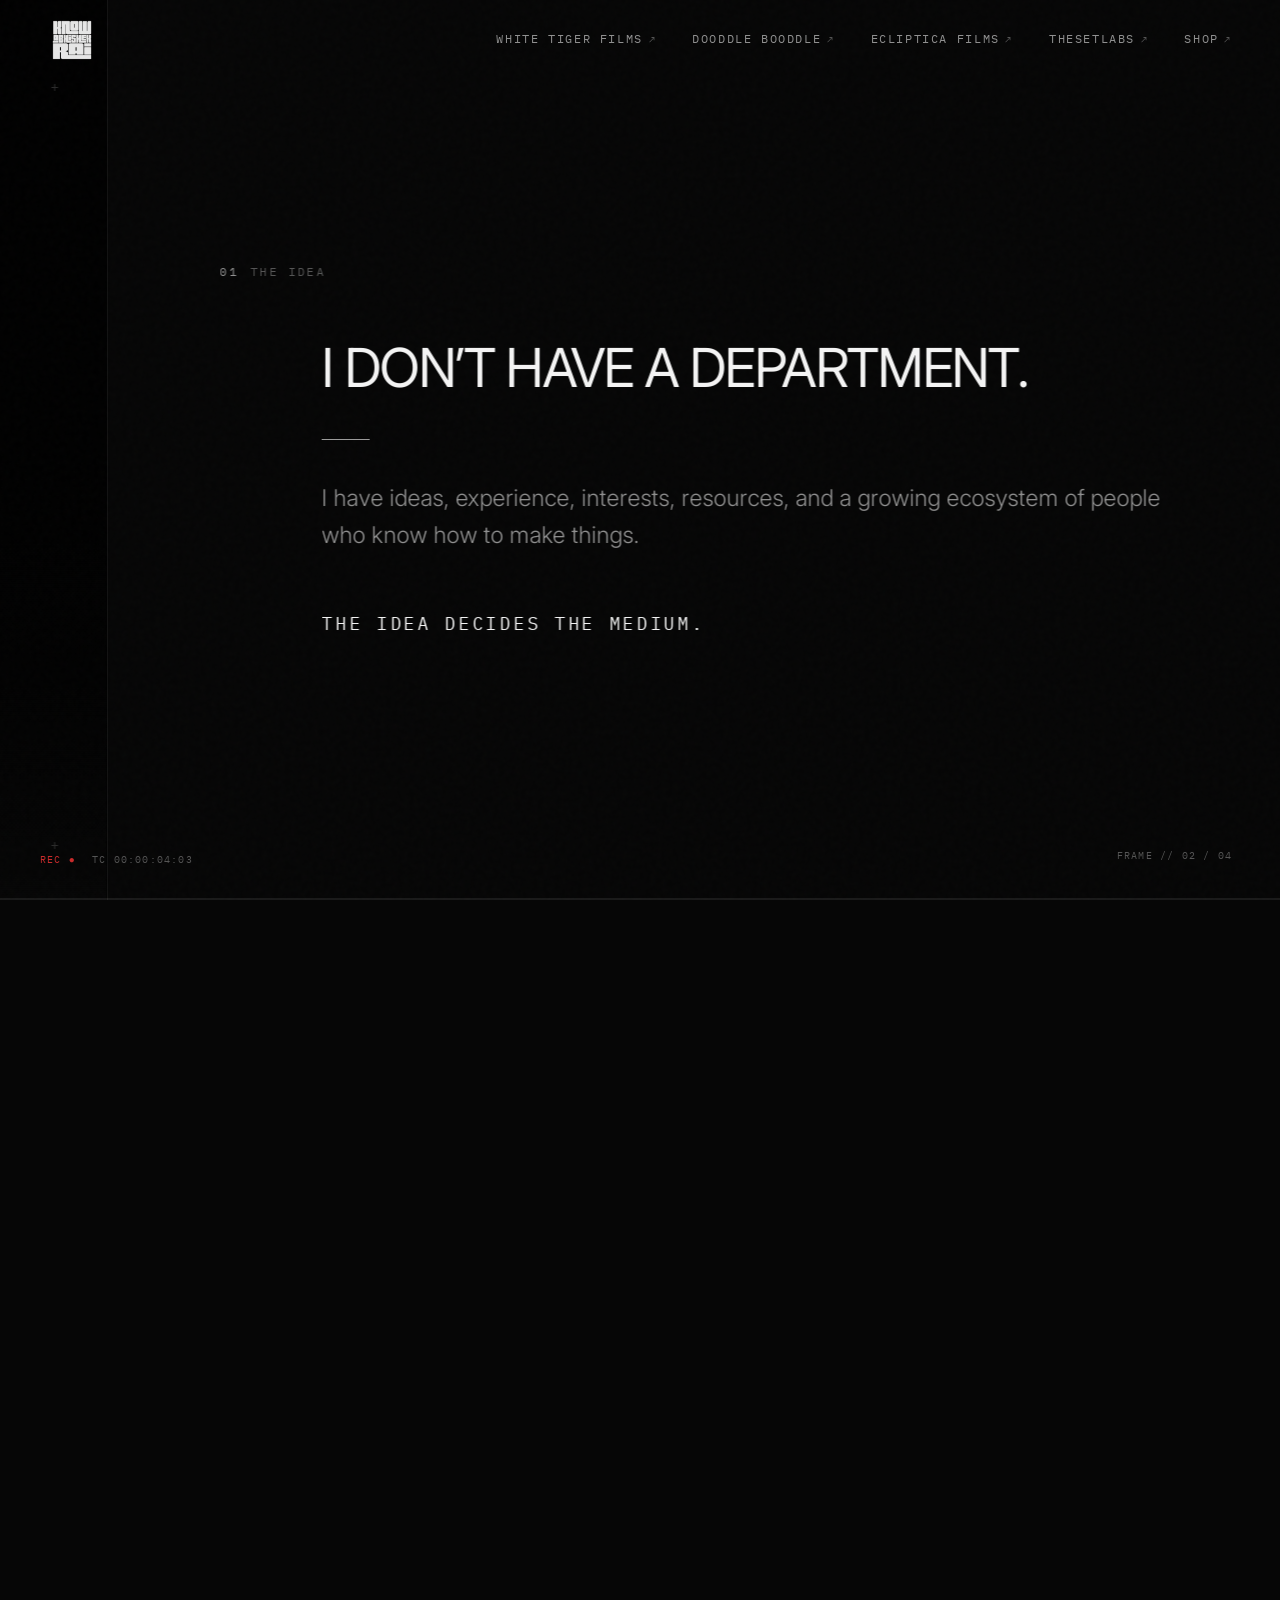
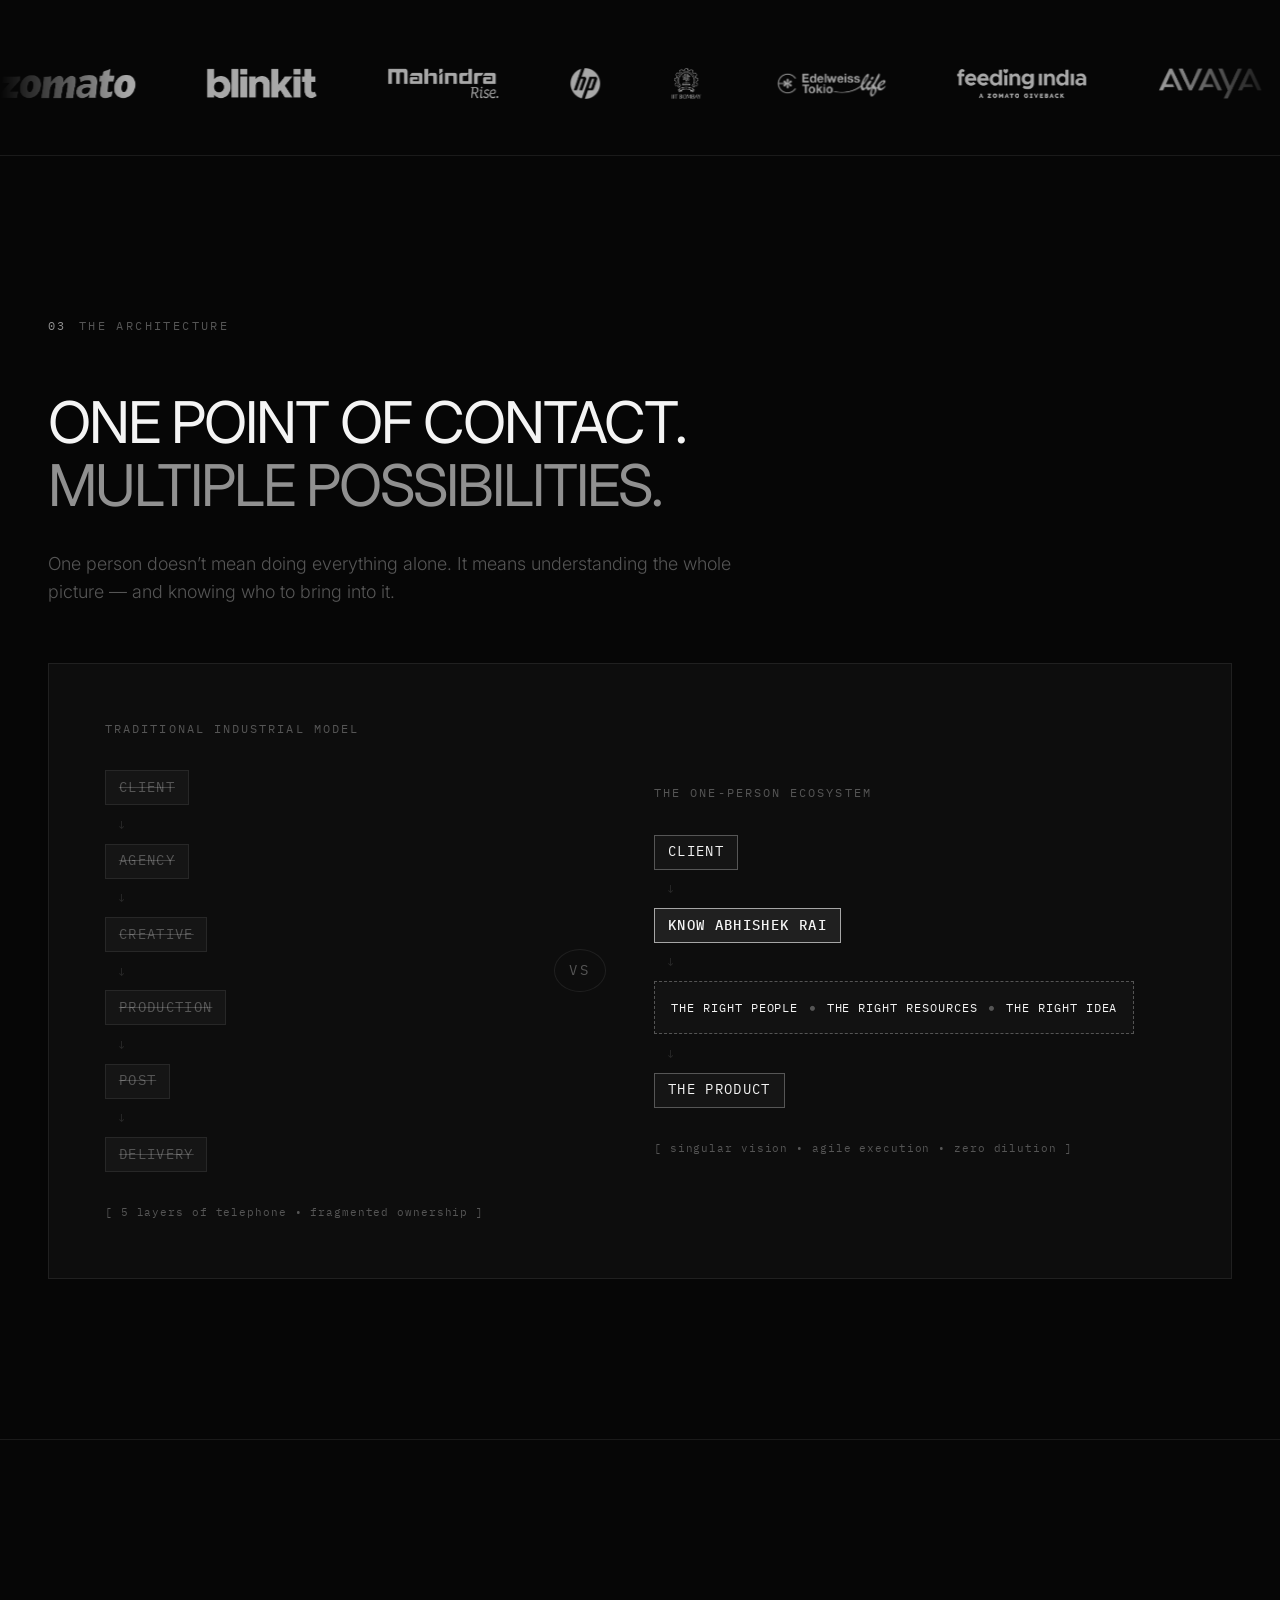
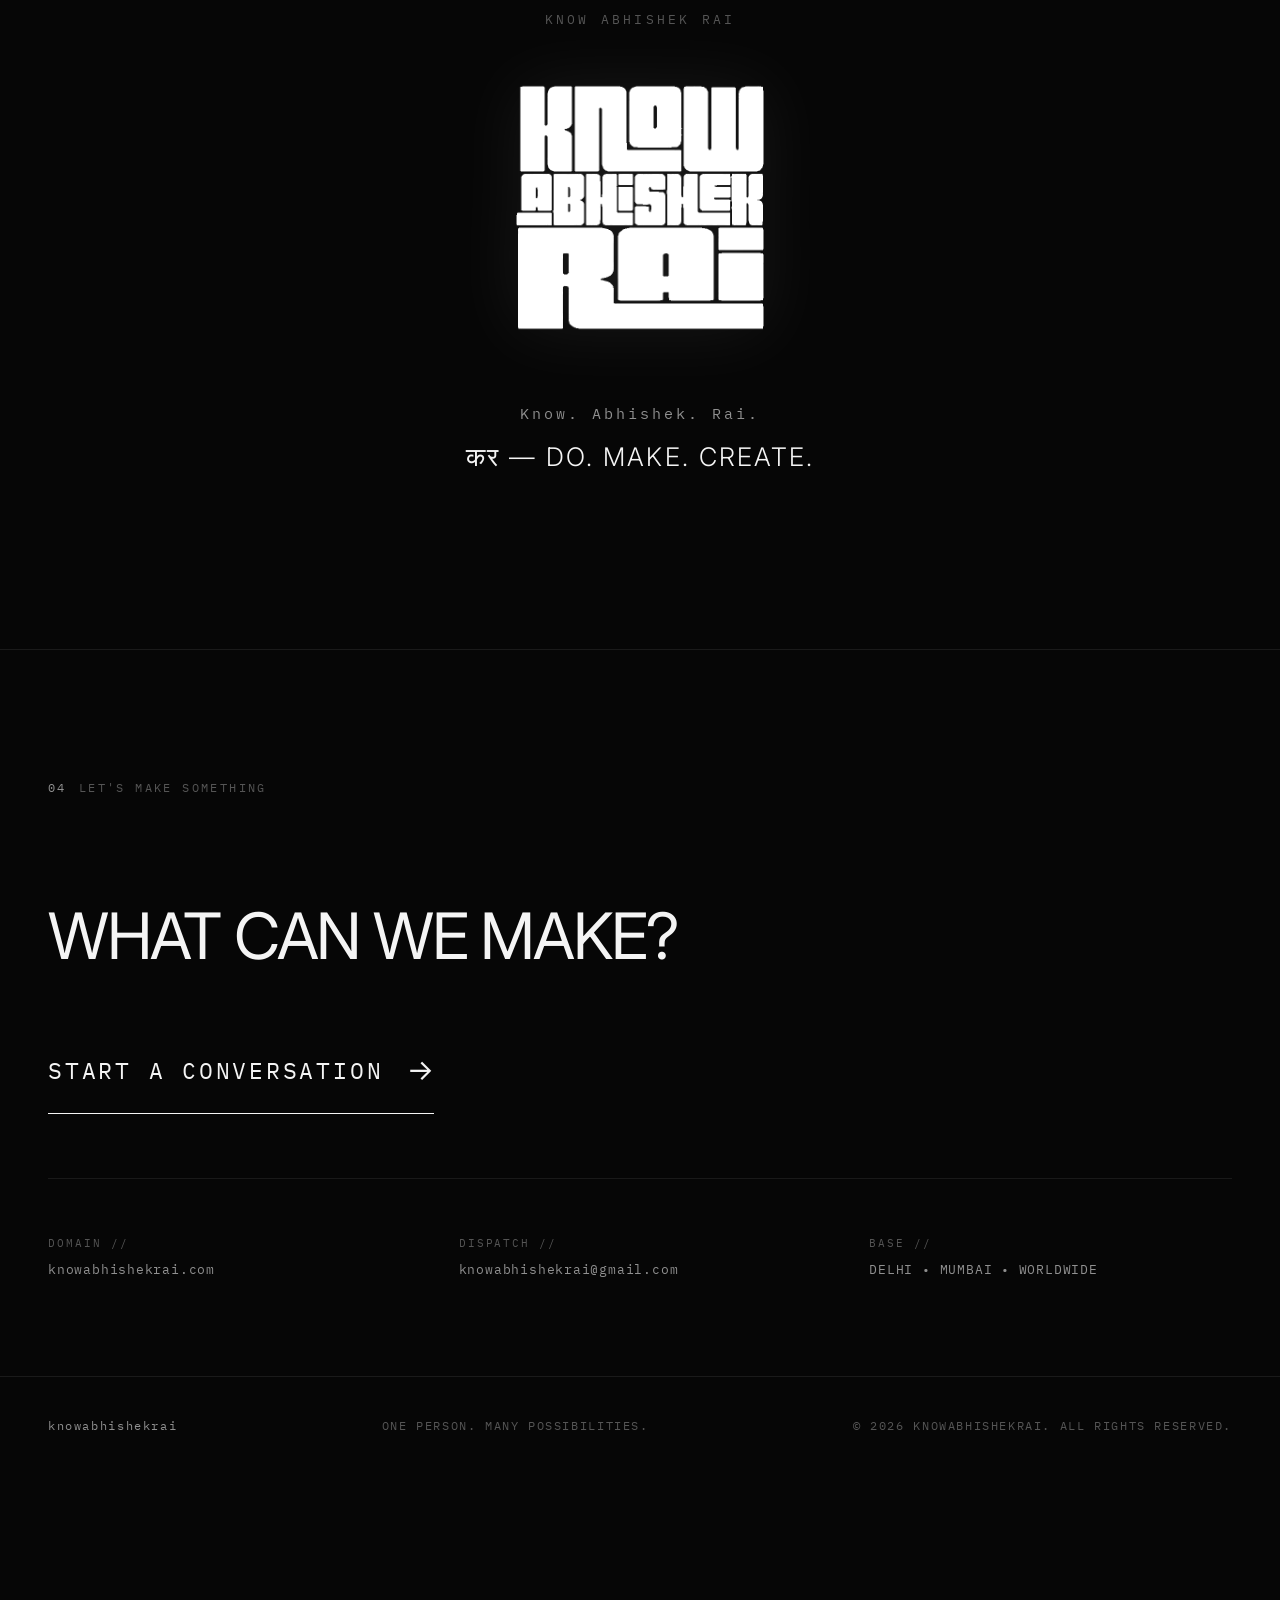
==== commit d517eccd: "Mobile view adjustment" ====
--- a/index.html
+++ b/index.html
@@ -294,6 +294,49 @@
        ========================================================================= -->
     <div class="vertical-scroll-section" id="verticalContent">
 
+      <!-- BRAND LOGO ROLLING MARQUEE -->
+      <div class="logo-marquee-strip" id="logoMarqueeStrip" aria-label="Brand Collaborations">
+        <div class="logo-marquee-track" id="logoMarqueeTrack">
+          <!-- Set 1 -->
+          <div class="logo-marquee-item"><img src="White/Zomato White Logo.png" alt="Zomato" loading="lazy"></div>
+          <div class="logo-marquee-item"><img src="White/Blinkit Logo White.png" alt="Blinkit" loading="lazy"></div>
+          <div class="logo-marquee-item"><img src="White/Mahindra Logo White.png" alt="Mahindra" loading="lazy"></div>
+          <div class="logo-marquee-item"><img src="White/HP White Logo.png" alt="HP" loading="lazy"></div>
+          <div class="logo-marquee-item"><img src="White/IIT Bombay White Logo.png" alt="IIT Bombay" loading="lazy"></div>
+          <div class="logo-marquee-item"><img src="White/Edelweiss Logo White.png" alt="Edelweiss" loading="lazy"></div>
+          <div class="logo-marquee-item"><img src="White/Feeding India White Logo.png" alt="Feeding India" loading="lazy"></div>
+          <div class="logo-marquee-item"><img src="White/Avaya White Logo.png" alt="Avaya" loading="lazy"></div>
+          <div class="logo-marquee-item"><img src="White/Logo White Logo.png" alt="Tata 1mg" loading="lazy"></div>
+          <div class="logo-marquee-item"><img src="White/Wild Stone Logo White.png" alt="Wild Stone" loading="lazy"></div>
+          <div class="logo-marquee-item"><img src="White/mcaffwinw Logo White.png" alt="mCaffeine" loading="lazy"></div>
+          <div class="logo-marquee-item"><img src="White/SAP Qualified White Logo.png" alt="SAP" loading="lazy"></div>
+          <div class="logo-marquee-item"><img src="White/Wellbeing Nutrition Logo White.png" alt="Wellbeing Nutrition" loading="lazy"></div>
+          <div class="logo-marquee-item"><img src="White/District Logo White.png" alt="District" loading="lazy"></div>
+          <div class="logo-marquee-item"><img src="White/Sincera White Logo.png" alt="Sincera" loading="lazy"></div>
+          <div class="logo-marquee-item"><img src="White/Snabbit White Logo.png" alt="Snabbit" loading="lazy"></div>
+          <div class="logo-marquee-item"><img src="White/Itelligence White Logo.png" alt="Itelligence" loading="lazy"></div>
+
+          <!-- Set 2 (for seamless loop) -->
+          <div class="logo-marquee-item" aria-hidden="true"><img src="White/Zomato White Logo.png" alt="" loading="lazy"></div>
+          <div class="logo-marquee-item" aria-hidden="true"><img src="White/Blinkit Logo White.png" alt="" loading="lazy"></div>
+          <div class="logo-marquee-item" aria-hidden="true"><img src="White/Mahindra Logo White.png" alt="" loading="lazy"></div>
+          <div class="logo-marquee-item" aria-hidden="true"><img src="White/HP White Logo.png" alt="" loading="lazy"></div>
+          <div class="logo-marquee-item" aria-hidden="true"><img src="White/IIT Bombay White Logo.png" alt="" loading="lazy"></div>
+          <div class="logo-marquee-item" aria-hidden="true"><img src="White/Edelweiss Logo White.png" alt="" loading="lazy"></div>
+          <div class="logo-marquee-item" aria-hidden="true"><img src="White/Feeding India White Logo.png" alt="" loading="lazy"></div>
+          <div class="logo-marquee-item" aria-hidden="true"><img src="White/Avaya White Logo.png" alt="" loading="lazy"></div>
+          <div class="logo-marquee-item" aria-hidden="true"><img src="White/Logo White Logo.png" alt="" loading="lazy"></div>
+          <div class="logo-marquee-item" aria-hidden="true"><img src="White/Wild Stone Logo White.png" alt="" loading="lazy"></div>
+          <div class="logo-marquee-item" aria-hidden="true"><img src="White/mcaffwinw Logo White.png" alt="" loading="lazy"></div>
+          <div class="logo-marquee-item" aria-hidden="true"><img src="White/SAP Qualified White Logo.png" alt="" loading="lazy"></div>
+          <div class="logo-marquee-item" aria-hidden="true"><img src="White/Wellbeing Nutrition Logo White.png" alt="" loading="lazy"></div>
+          <div class="logo-marquee-item" aria-hidden="true"><img src="White/District Logo White.png" alt="" loading="lazy"></div>
+          <div class="logo-marquee-item" aria-hidden="true"><img src="White/Sincera White Logo.png" alt="" loading="lazy"></div>
+          <div class="logo-marquee-item" aria-hidden="true"><img src="White/Snabbit White Logo.png" alt="" loading="lazy"></div>
+          <div class="logo-marquee-item" aria-hidden="true"><img src="White/Itelligence White Logo.png" alt="" loading="lazy"></div>
+        </div>
+      </div>
+
       <!-- VERTICAL 01: ONE POINT OF CONTACT (THE ARCHITECTURE) -->
       <section class="vertical-section section-advantage" id="advantage">
         <div class="editorial-container">
--- a/style.css
+++ b/style.css
@@ -571,6 +571,73 @@
   width: 100%;
   border-top: 1px solid var(--border-hairline);
   box-sizing: border-box;
+}
+
+/* --- Brand Logo Rolling Marquee --- */
+.logo-marquee-strip {
+  position: relative;
+  width: 100%;
+  overflow: hidden;
+  background: transparent;
+  padding: 4rem 0 3.5rem;
+  display: flex;
+  align-items: center;
+  mask-image: linear-gradient(to right, transparent, black 10%, black 90%, transparent);
+  -webkit-mask-image: linear-gradient(to right, transparent, black 10%, black 90%, transparent);
+  user-select: none;
+  cursor: default;
+}
+
+.logo-marquee-track {
+  display: flex;
+  align-items: center;
+  gap: clamp(3rem, 5.5vw, 6rem);
+  width: max-content;
+  will-change: transform;
+}
+
+.logo-marquee-item {
+  display: flex;
+  align-items: center;
+  justify-content: center;
+  flex-shrink: 0;
+}
+
+.logo-marquee-item img {
+  height: clamp(26px, 2.4vw, 36px);
+  width: auto;
+  max-width: 150px;
+  object-fit: contain;
+  opacity: 0.65;
+  filter: brightness(1);
+  transition: opacity 0.35s ease, transform 0.35s ease;
+  pointer-events: auto;
+}
+
+.logo-marquee-strip:hover .logo-marquee-item img {
+  opacity: 0.8;
+}
+
+.logo-marquee-item:hover img {
+  opacity: 1 !important;
+  transform: scale(1.08);
+}
+
+@media (max-width: 768px) {
+  .logo-marquee-strip {
+    padding: 2.5rem 0 2rem;
+    mask-image: linear-gradient(to right, transparent, black 6%, black 94%, transparent);
+    -webkit-mask-image: linear-gradient(to right, transparent, black 6%, black 94%, transparent);
+  }
+
+  .logo-marquee-track {
+    gap: 2.75rem;
+  }
+
+  .logo-marquee-item img {
+    height: 24px;
+    max-width: 120px;
+  }
 }
 
 /* 01. ONE POINT OF CONTACT (THE ARCHITECTURE) */
@@ -1611,15 +1678,89 @@
     gap: 2rem;
   }
 
-  /* Horizontal Panels Mobile */
+  /* ==========================================
+     MOBILE VIEW: PURE VERTICAL SCROLL (NO HORIZONTAL)
+     ========================================== */
+  .horizontal-scroll-container {
+    height: auto !important;
+    position: relative !important;
+    overflow: visible !important;
+  }
+
+  .horizontal-sticky-wrapper {
+    position: static !important;
+    width: 100% !important;
+    height: auto !important;
+    overflow: visible !important;
+    display: block !important;
+  }
+
+  .horizontal-track {
+    display: flex !important;
+    flex-direction: column !important;
+    width: 100% !important;
+    height: auto !important;
+    transform: none !important;
+  }
+
   .horizontal-panel {
-    padding: 0 1.5rem;
-  }
-
-  .ecosystem-panel,
+    position: relative !important;
+    width: 100% !important;
+    min-width: 100% !important;
+    max-width: 100% !important;
+    height: auto !important;
+    min-height: auto !important;
+    max-height: none !important;
+    overflow: visible !important;
+    display: flex !important;
+    flex-direction: column !important;
+    align-items: stretch !important;
+    justify-content: flex-start !important;
+    border-left: none !important;
+    border-top: 1px solid var(--border-hairline) !important;
+    padding: 6rem 1.5rem !important;
+    box-sizing: border-box !important;
+  }
+
+  .horizontal-panel::before,
+  .horizontal-panel::after {
+    display: none !important;
+  }
+
+  .hero-panel {
+    min-height: 100vh !important;
+    min-height: 100dvh !important;
+    height: 100vh !important;
+    height: 100dvh !important;
+    display: flex !important;
+    flex-direction: column !important;
+    justify-content: flex-end !important;
+    padding: 0 0 4rem 0 !important;
+    border-top: none !important;
+    border-left: none !important;
+  }
+
+  .idea-panel {
+    width: 100% !important;
+    min-width: 100% !important;
+    padding: 6rem 1.5rem !important;
+  }
+
+  .ecosystem-panel {
+    width: 100% !important;
+    min-width: 100% !important;
+    padding: 6rem 1.5rem !important;
+  }
+
   .manifesto-panel {
-    width: 100vw;
-    min-width: 100vw;
+    width: 100% !important;
+    min-width: 100% !important;
+    padding: 6rem 1.5rem !important;
+    background-color: var(--bg-secondary) !important;
+  }
+
+  .scroll-arrow {
+    transform: rotate(90deg);
   }
 
   /* Vertical Sections Mobile */
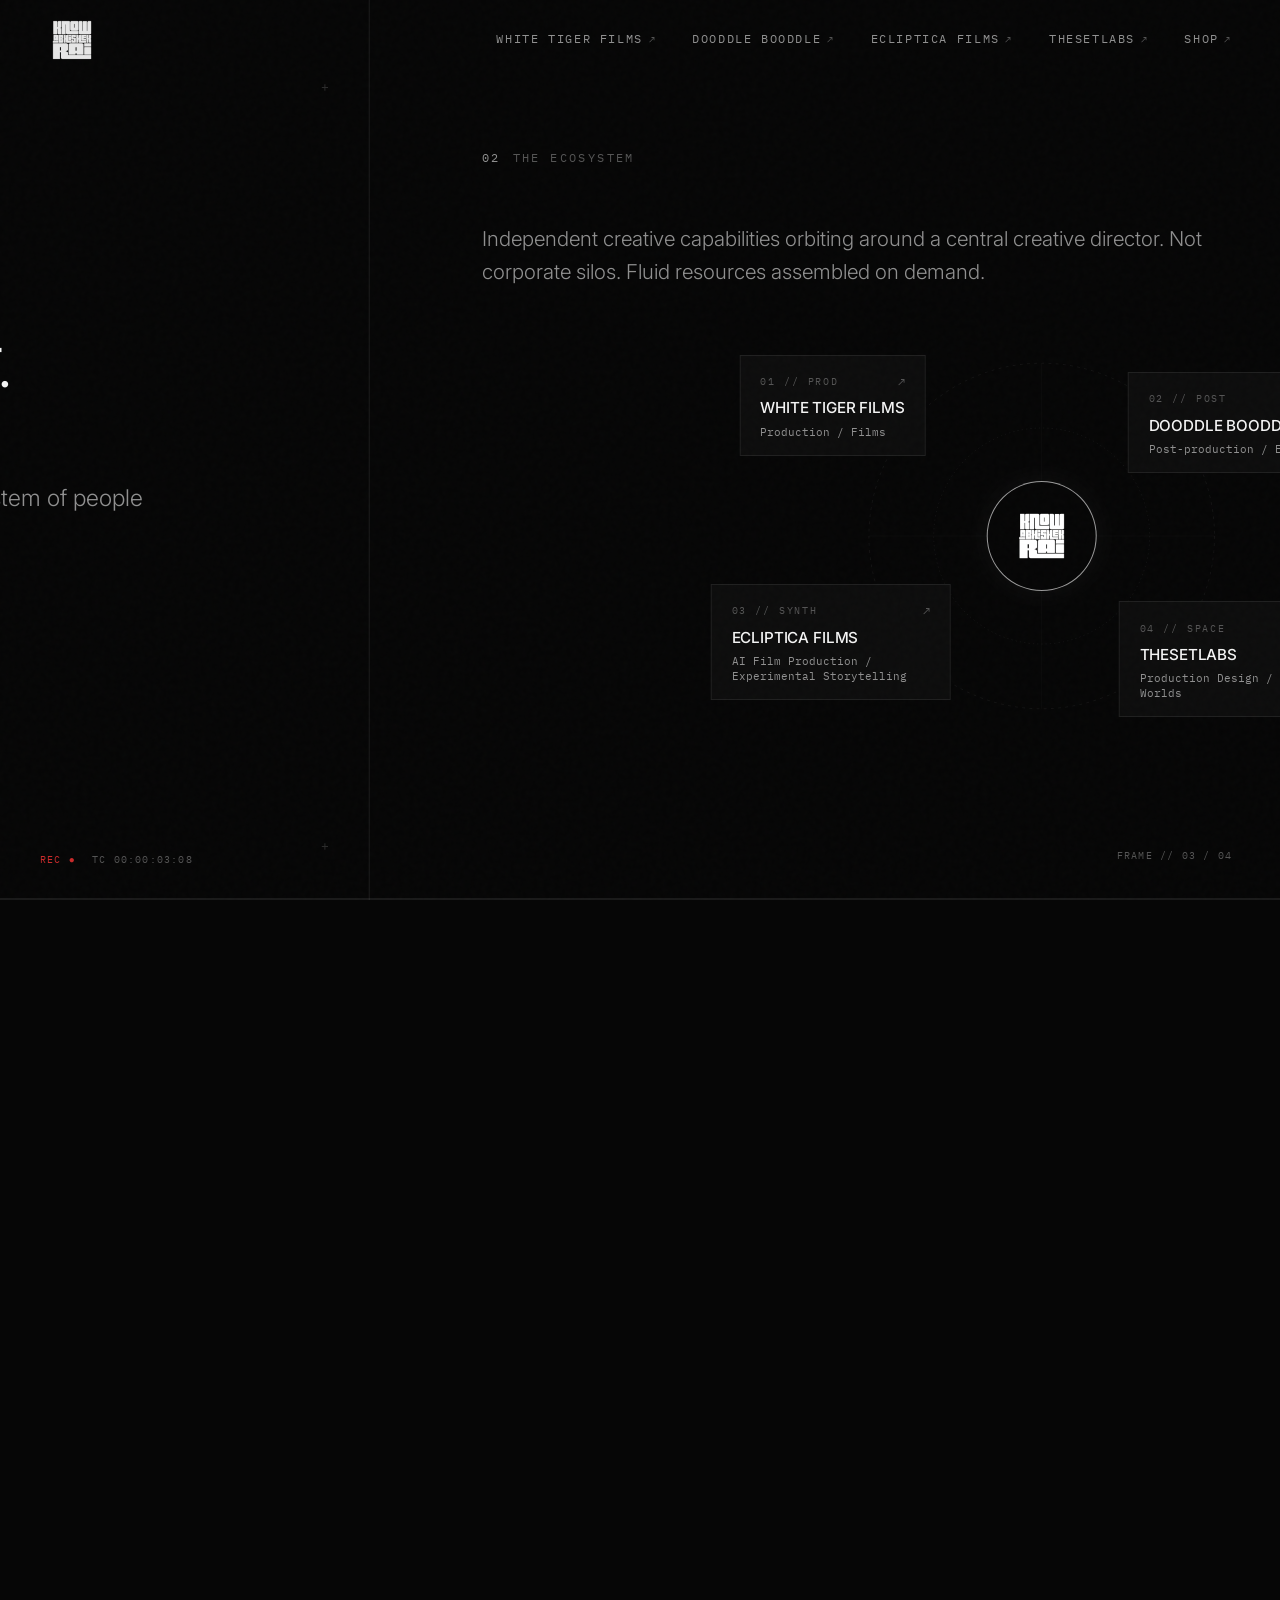
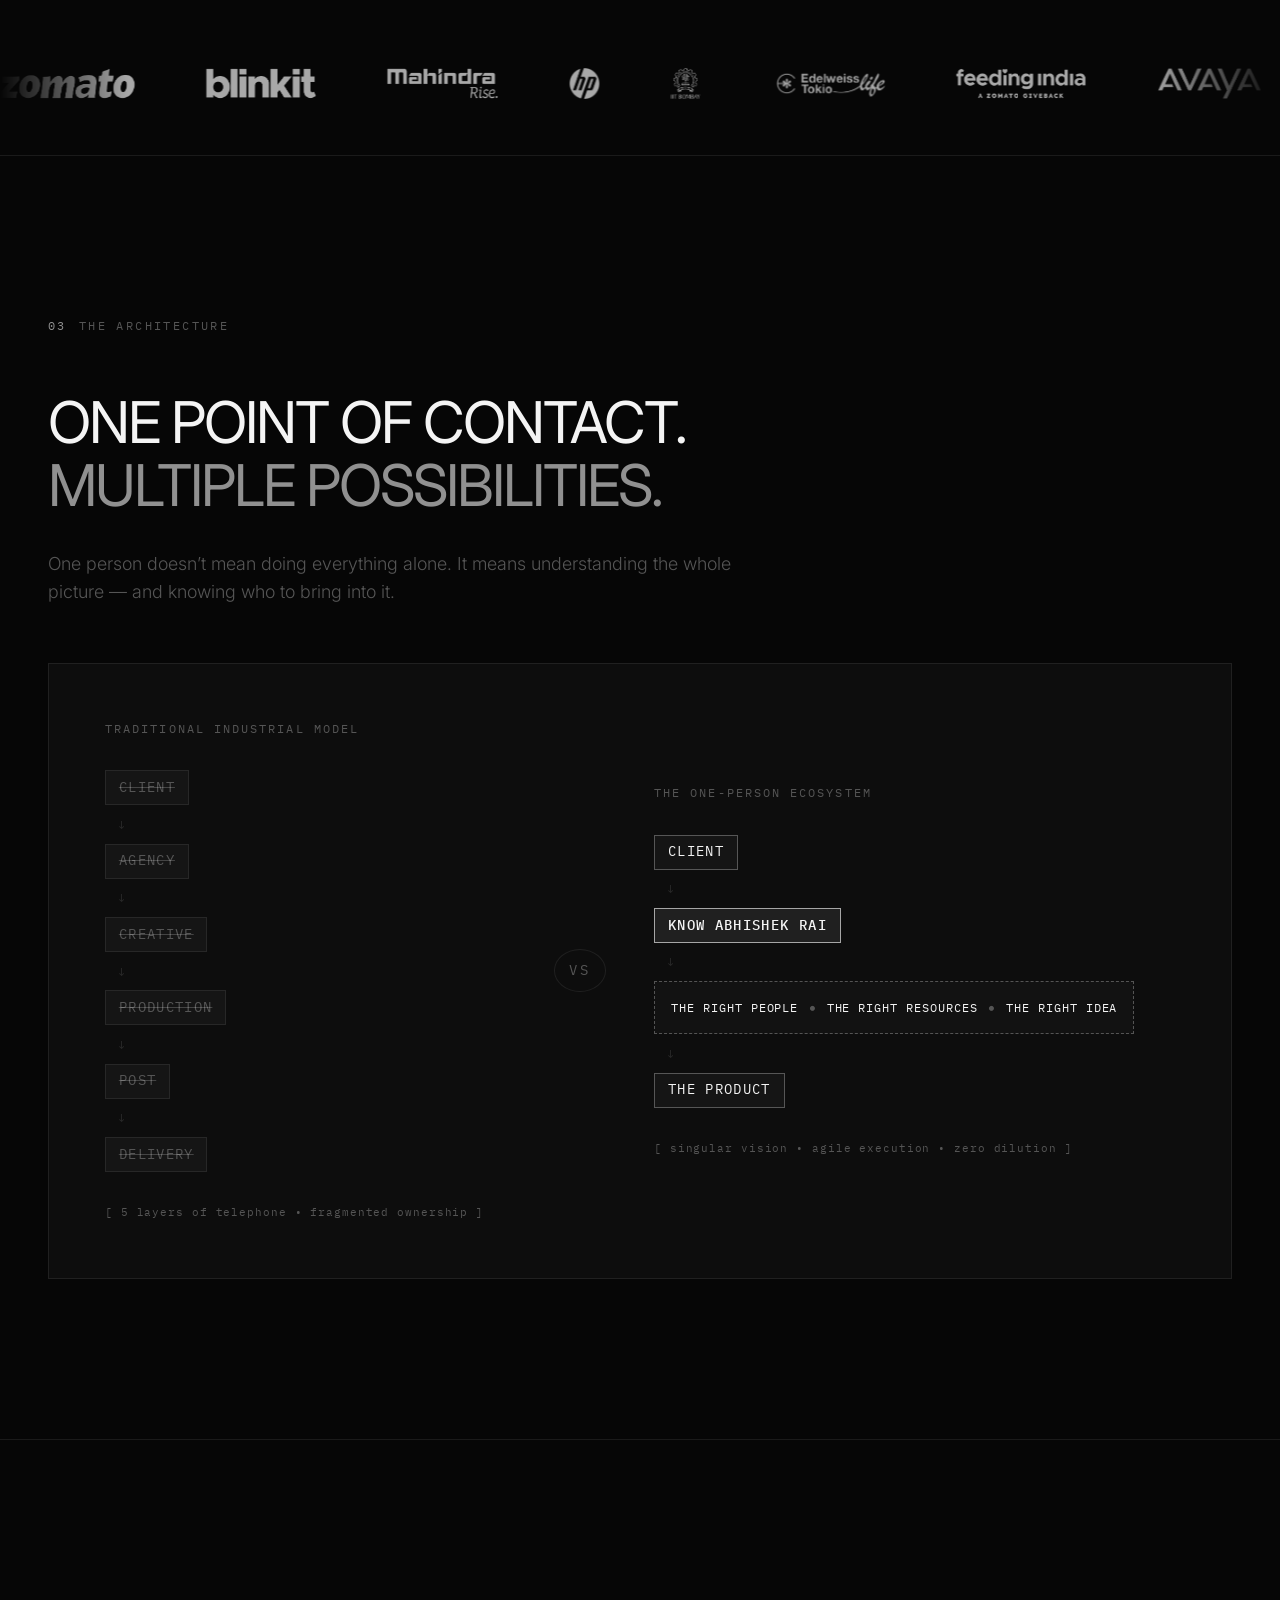
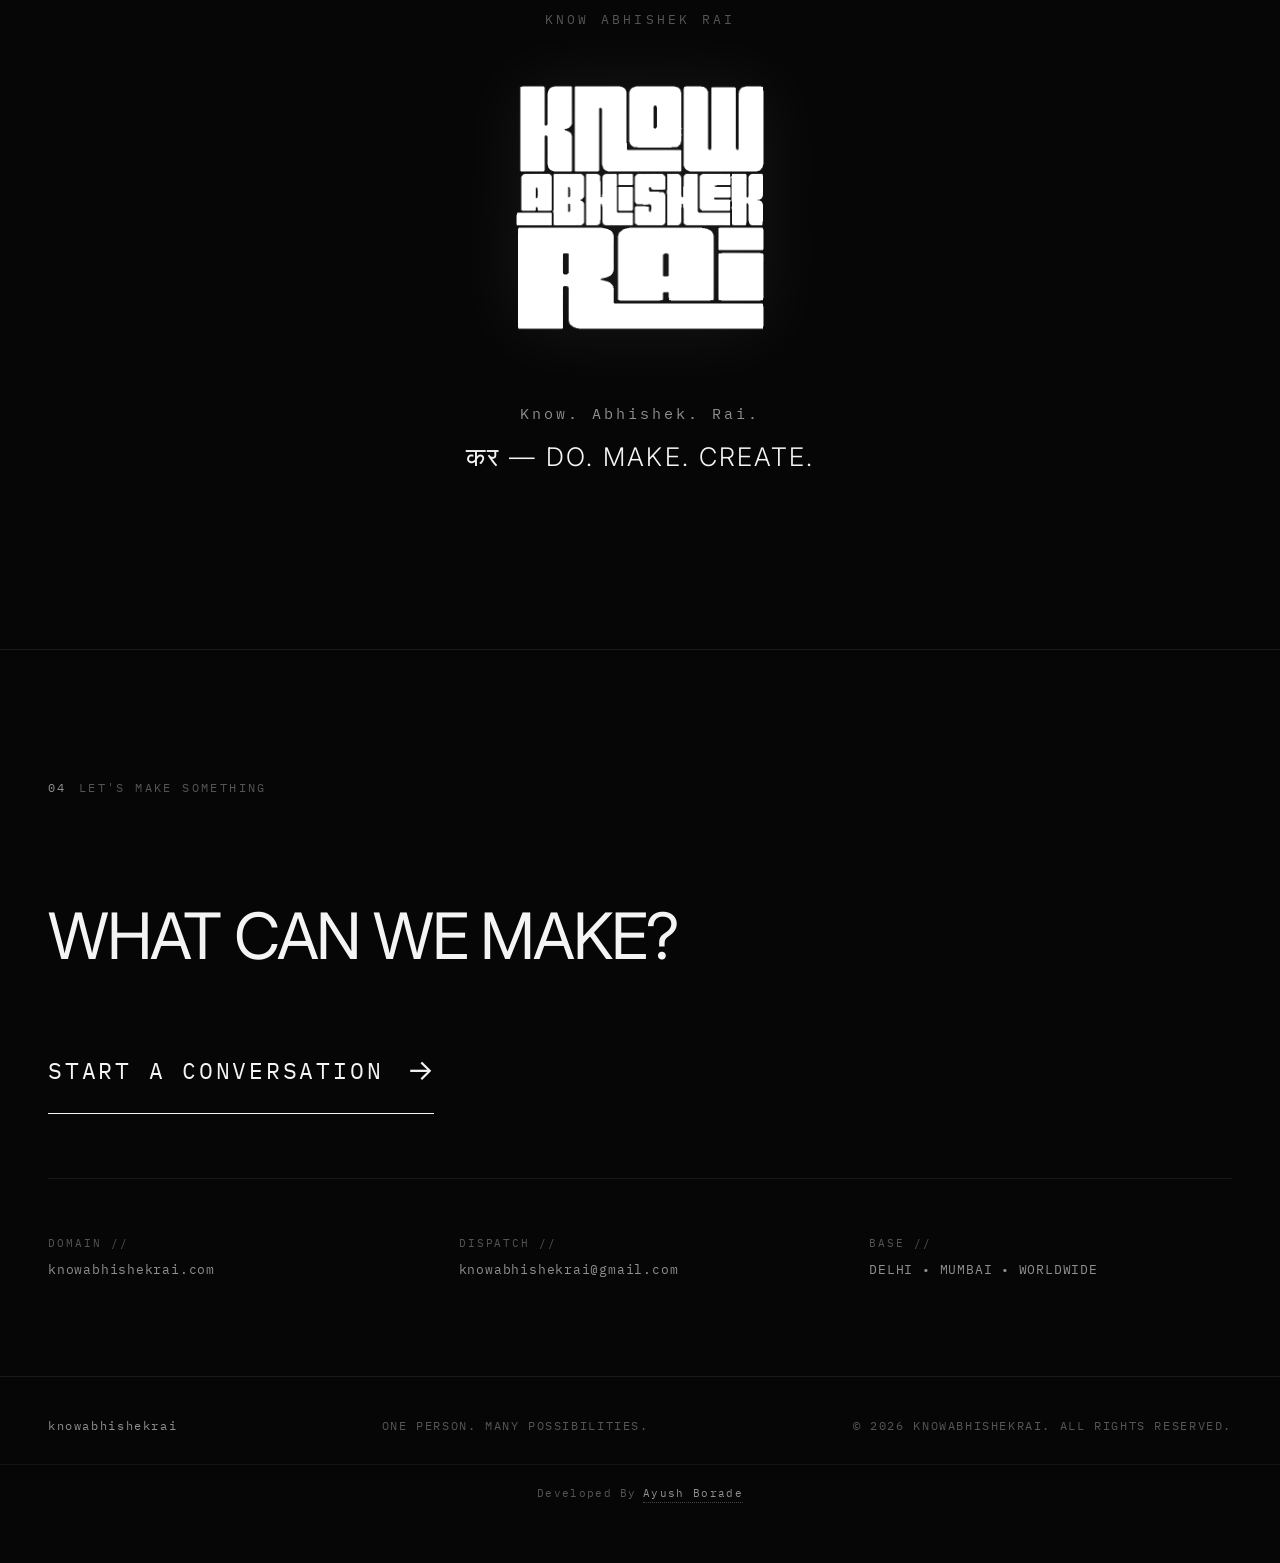
==== commit c9b2df7c: "Added developer name in footer" ====
--- a/index.html
+++ b/index.html
@@ -470,6 +470,11 @@
               <span class="footer-copy">© 2026 KNOWABHISHEKRAI. ALL RIGHTS RESERVED.</span>
             </div>
           </div>
+          <div class="footer-bottom">
+            <a href="https://www.linkedin.com/in/ayush-borade-99b1931aa/" target="_blank" rel="noopener noreferrer" class="footer-dev-link" data-cursor="VISIT">
+              <span class="dev-label">Developed By</span> <span class="dev-name">Ayush Borade</span>
+            </a>
+          </div>
         </footer>
       </section>
 
--- a/style.css
+++ b/style.css
@@ -675,7 +675,7 @@
   display: flex;
   flex-direction: column;
   justify-content: space-between;
-  padding: 8rem 0 1.5rem 0;
+  padding: 8rem 0 0 0;
   background-color: var(--bg-primary);
 }
 
@@ -699,7 +699,7 @@
 
 .section-contact .site-footer {
   border-top: 1px solid var(--border-hairline);
-  padding: 2.5rem 0 1.5rem 0;
+  padding: 2.5rem 0 0.75rem 0;
   margin-top: 6rem;
   width: 100%;
 }
@@ -1421,7 +1421,7 @@
    ========================================================================== */
 .section-contact {
   border-top: 1px solid var(--border-hairline);
-  padding-bottom: 10rem;
+  padding-bottom: 3rem;
 }
 
 .contact-box {
@@ -1508,7 +1508,7 @@
    ========================================================================== */
 .site-footer {
   border-top: 1px solid var(--border-hairline);
-  padding: 3rem 0 3.5rem 0;
+  padding: 3rem 0 1.75rem 0;
   font-family: var(--font-mono);
   font-size: 0.72rem;
   letter-spacing: 0.14em;
@@ -1533,6 +1533,48 @@
 
 .footer-creed {
   color: var(--text-muted);
+}
+
+.footer-bottom {
+  width: 100%;
+  max-width: var(--content-max-width);
+  margin: 1.75rem auto 0;
+  padding: 1.25rem 3rem 0;
+  border-top: 1px solid rgba(255, 255, 255, 0.05);
+  display: flex;
+  justify-content: center;
+  align-items: center;
+}
+
+.footer-dev-link {
+  display: inline-flex;
+  align-items: center;
+  gap: 0.4rem;
+  font-family: var(--font-mono);
+  font-size: 0.68rem;
+  letter-spacing: 0.12em;
+  color: var(--text-muted);
+  text-decoration: none;
+  transition: color 0.25s var(--ease-smooth);
+}
+
+.footer-dev-link .dev-label {
+  color: var(--text-muted);
+}
+
+.footer-dev-link .dev-name {
+  color: var(--text-secondary);
+  border-bottom: 1px dotted rgba(255, 255, 255, 0.25);
+  transition: color 0.25s var(--ease-smooth), border-color 0.25s var(--ease-smooth);
+}
+
+.footer-dev-link:hover .dev-label {
+  color: var(--text-secondary);
+}
+
+.footer-dev-link:hover .dev-name {
+  color: var(--text-primary);
+  border-bottom-color: var(--text-primary);
 }
 
 /* ==========================================================================
@@ -1660,8 +1702,7 @@
   }
 
   .orbit-nucleus {
-    margin-bottom: 1.5rem;
-    position: static;
+    display: none !important;
   }
 
   .orbit-satellite {
@@ -1764,15 +1805,92 @@
   }
 
   /* Vertical Sections Mobile */
-  .section-advantage,
-  .section-kar,
+  .section-advantage {
+    padding: 3.5rem 0 4rem;
+  }
+
+  .section-advantage .section-badge {
+    margin-bottom: 1.5rem;
+  }
+
+  .section-advantage .advantage-headline-wrap,
+  .advantage-headline-wrap {
+    margin-bottom: 2rem;
+  }
+
+  .advantage-headline {
+    font-size: clamp(1.35rem, 5.5vw, 1.85rem);
+    line-height: 1.15;
+    letter-spacing: -0.025em;
+  }
+
+  .advantage-subtext {
+    font-size: 0.88rem;
+    line-height: 1.55;
+    margin-top: 0.85rem;
+  }
+
+  .section-advantage .pipeline-comparison {
+    padding: 1.35rem 1.15rem;
+    gap: 1.25rem;
+    border-radius: 4px;
+  }
+
+  .pipeline-label {
+    font-size: 0.65rem;
+    letter-spacing: 0.12em;
+    margin-bottom: 0.85rem;
+  }
+
+  .pipeline-flow {
+    gap: 0.25rem;
+  }
+
+  .flow-node {
+    font-size: 0.72rem;
+    letter-spacing: 0.05em;
+    padding: 0.25rem 0.6rem;
+    white-space: nowrap;
+  }
+
+  .flow-arrow {
+    font-size: 0.62rem;
+    margin-left: 0.55rem;
+    line-height: 1;
+  }
+
+  .pipeline-vs {
+    font-size: 0.68rem;
+    letter-spacing: 0.15em;
+    padding: 0.35rem 0.65rem;
+    margin: 0 auto;
+    align-self: center;
+  }
+
+  .flow-cluster {
+    padding: 0.5rem 0.75rem;
+    gap: 0.35rem;
+  }
+
+  .cluster-item {
+    font-size: 0.68rem;
+    letter-spacing: 0.05em;
+    white-space: nowrap;
+  }
+
+  .pipeline-footer-note {
+    font-size: 0.65rem;
+    letter-spacing: 0.04em;
+    margin-top: 0.85rem;
+    line-height: 1.45;
+  }
+
+  .section-kar {
+    padding: 6rem 0;
+  }
+
   .section-contact {
-    padding: 6rem 0;
-  }
-
-  .section-advantage .pipeline-comparison {
-    padding: 1.5rem;
-    gap: 1.5rem;
+    padding: 6rem 0 0 0;
   }
 
   .hud-frame-indicator {
@@ -1786,6 +1904,66 @@
     align-items: flex-start;
     gap: 1rem;
     padding: 0 1.5rem;
+  }
+
+  .footer-bottom {
+    margin-top: 1.25rem;
+    padding: 1rem 1.5rem 0;
+    justify-content: flex-start;
+  }
+}
+
+@media (max-width: 480px) {
+  .section-advantage {
+    padding: 2.75rem 0 3.25rem;
+  }
+
+  .section-advantage .section-badge {
+    margin-bottom: 1.2rem;
+  }
+
+  .section-advantage .advantage-headline-wrap,
+  .advantage-headline-wrap {
+    margin-bottom: 1.5rem;
+  }
+
+  .advantage-headline {
+    font-size: clamp(1.22rem, 5.2vw, 1.55rem);
+  }
+
+  .advantage-subtext {
+    font-size: 0.82rem;
+    line-height: 1.5;
+    margin-top: 0.7rem;
+  }
+
+  .section-advantage .pipeline-comparison {
+    padding: 1.15rem 0.85rem;
+    gap: 1.1rem;
+  }
+
+  .pipeline-label {
+    font-size: 0.6rem;
+    margin-bottom: 0.65rem;
+  }
+
+  .flow-node {
+    font-size: 0.68rem;
+    padding: 0.2rem 0.5rem;
+  }
+
+  .flow-cluster {
+    padding: 0.4rem 0.6rem;
+    gap: 0.25rem;
+  }
+
+  .cluster-item {
+    font-size: 0.62rem;
+  }
+
+  .pipeline-footer-note {
+    font-size: 0.6rem;
+    margin-top: 0.65rem;
   }
 }
 
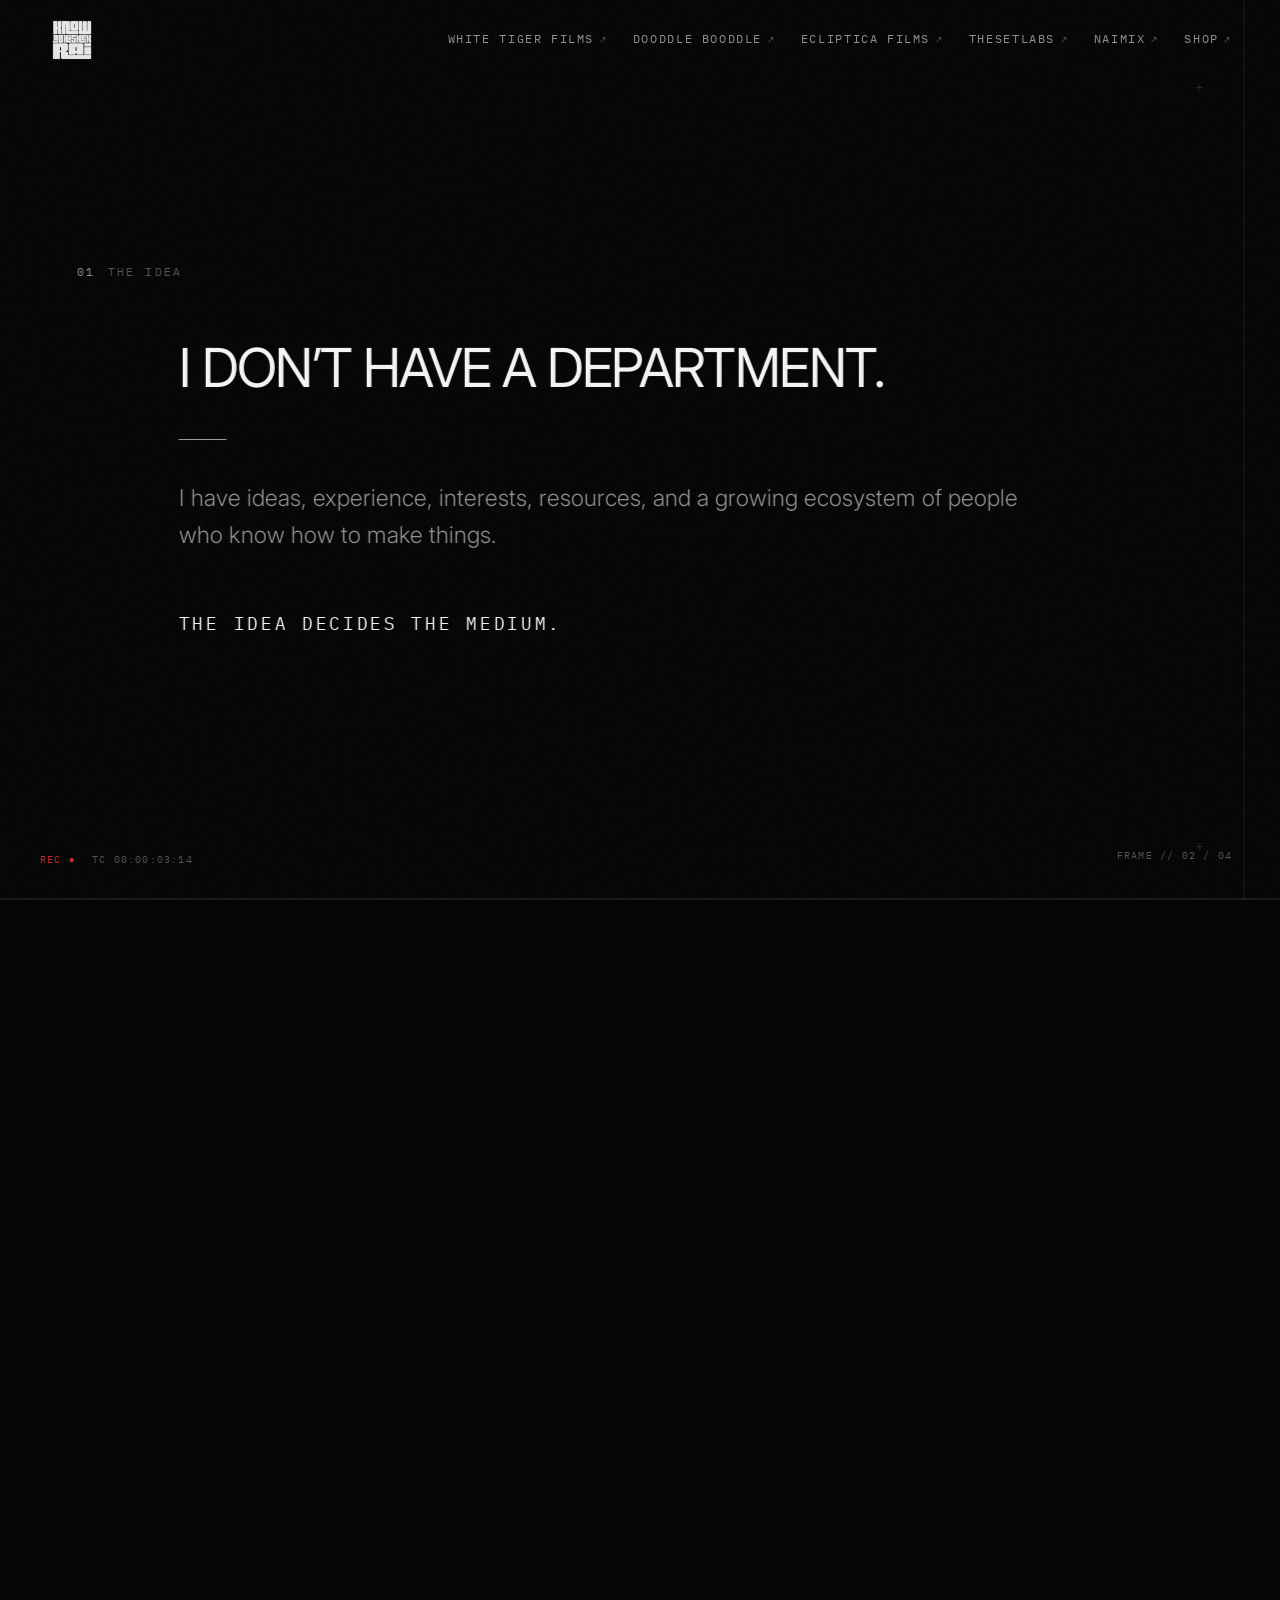
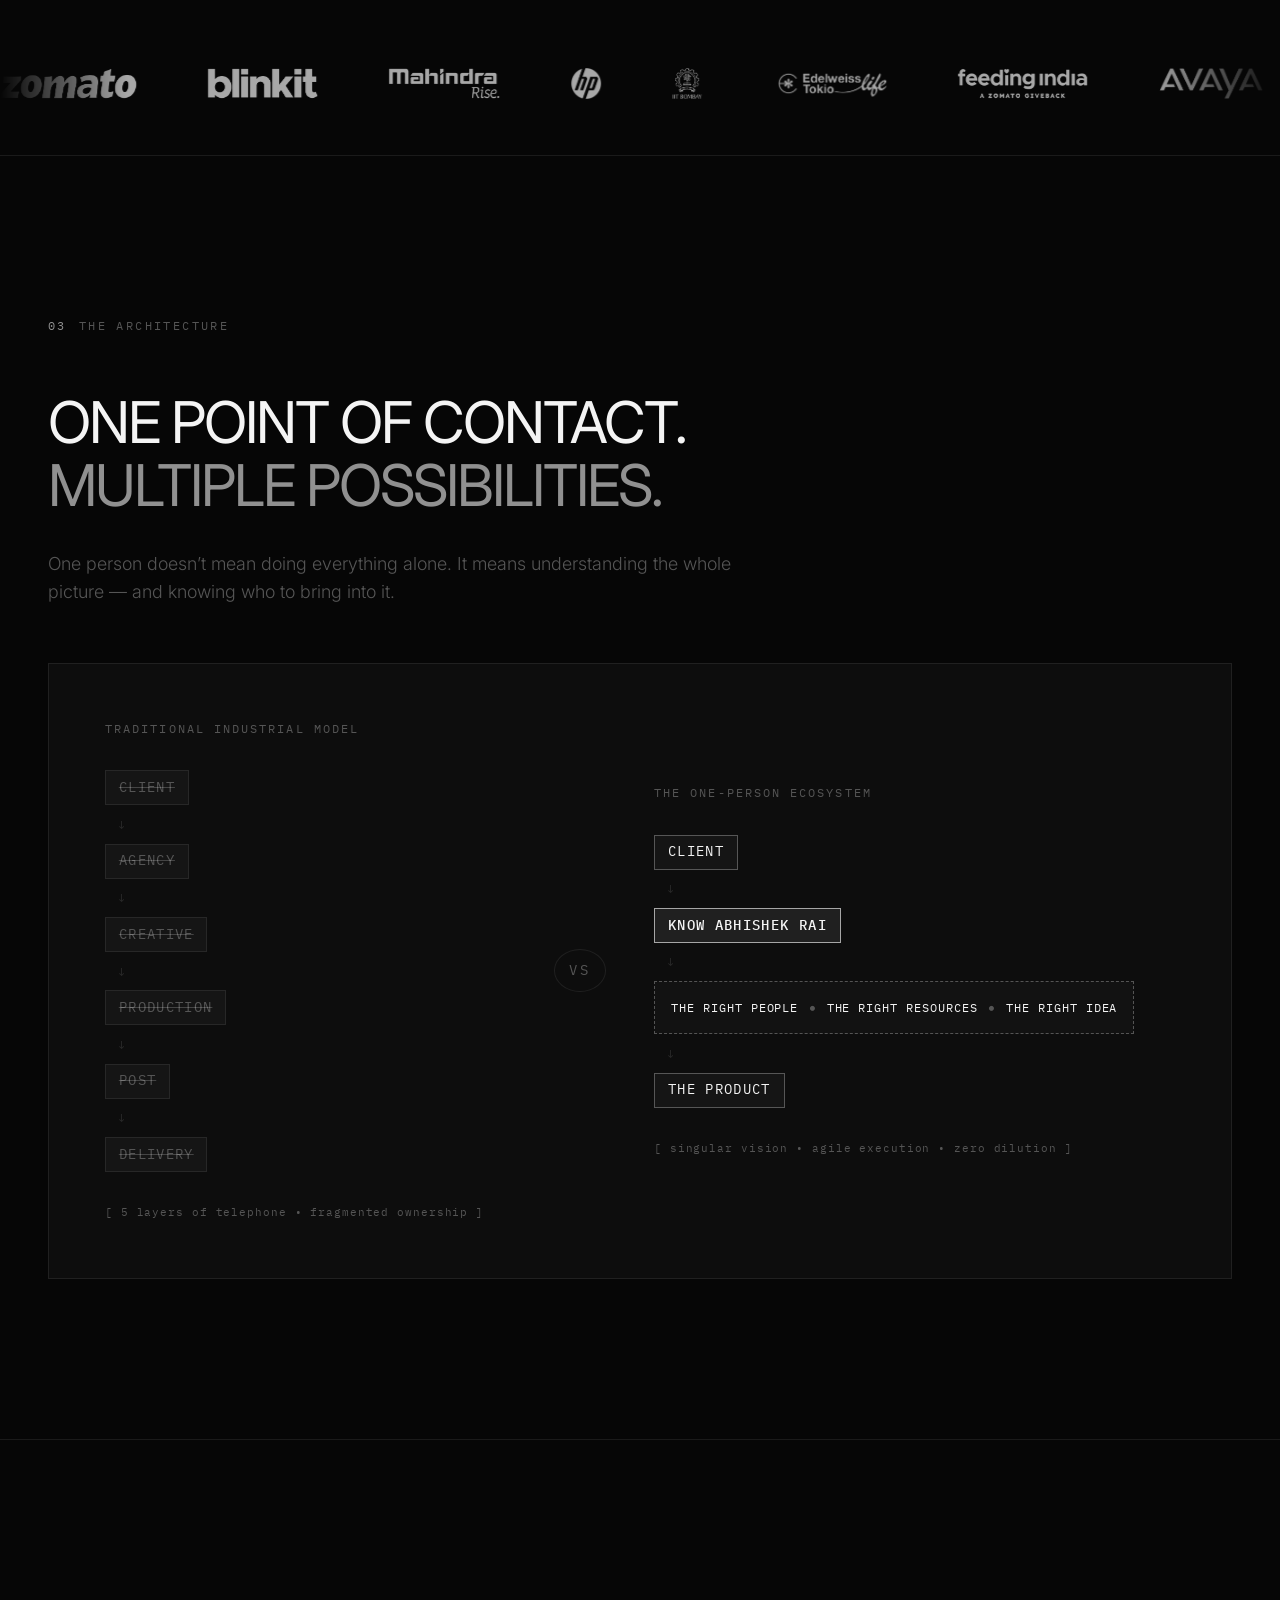
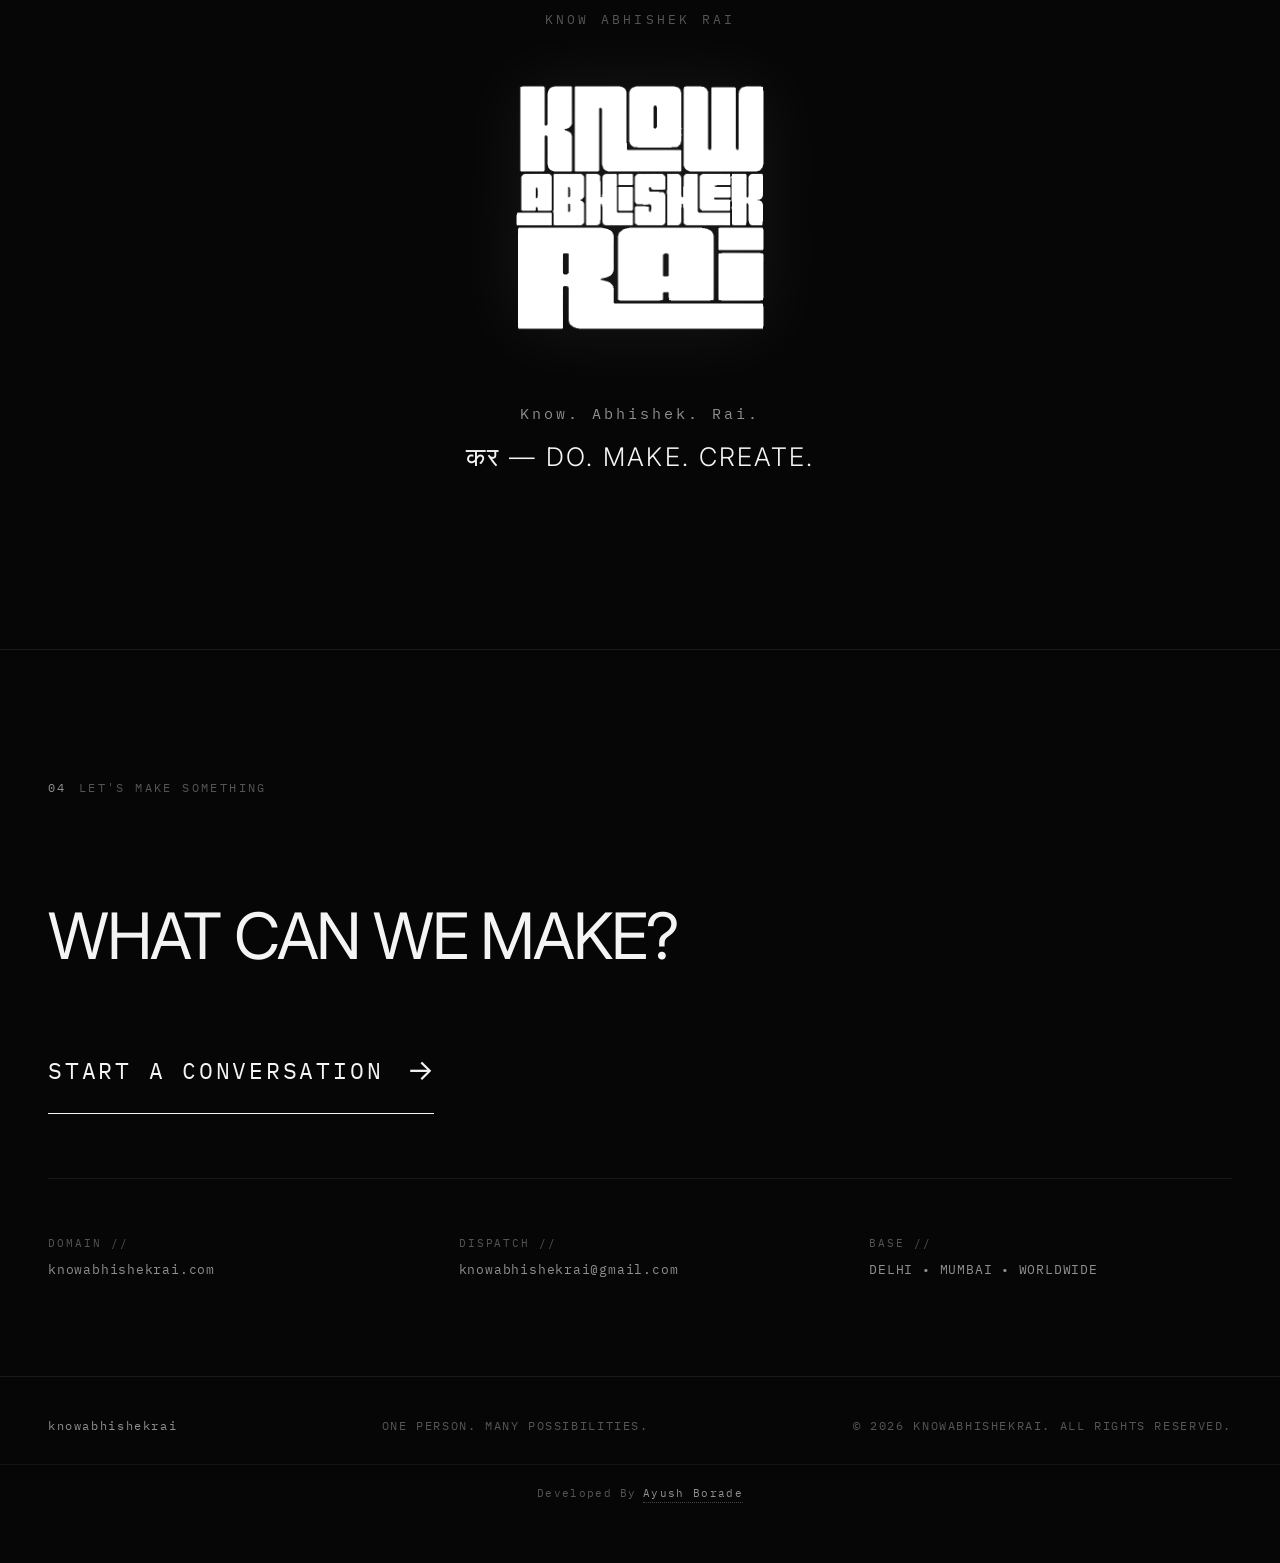
==== commit f2d622f2: "Added naimix in the menu" ====
--- a/index.html
+++ b/index.html
@@ -103,6 +103,11 @@
         <a href="https://www.thesetlabs.in/" target="_blank" rel="noopener noreferrer" class="nav-link"
           data-cursor="VISIT">
           <span class="nav-link-name">THESETLABS</span>
+          <span class="nav-arrow">↗</span>
+        </a>
+        <a href="https://www.naimix.in/" target="_blank" rel="noopener noreferrer" class="nav-link"
+          data-cursor="VISIT">
+          <span class="nav-link-name">NAIMIX</span>
           <span class="nav-arrow">↗</span>
         </a>
         <a href="shop.html" class="nav-link" data-cursor="VISIT">
--- a/style.css
+++ b/style.css
@@ -288,7 +288,7 @@
 .nav-menu {
   display: flex;
   align-items: center;
-  gap: 2.25rem;
+  gap: clamp(1.25rem, 2vw, 2.25rem);
 }
 
 .nav-link {
@@ -1597,7 +1597,7 @@
 }
 
 /* Mobile Navigation Breakpoint */
-@media (max-width: 860px) {
+@media (max-width: 960px) {
   .nav-toggle {
     display: inline-flex;
   }
@@ -1719,89 +1719,15 @@
     gap: 2rem;
   }
 
-  /* ==========================================
-     MOBILE VIEW: PURE VERTICAL SCROLL (NO HORIZONTAL)
-     ========================================== */
-  .horizontal-scroll-container {
-    height: auto !important;
-    position: relative !important;
-    overflow: visible !important;
-  }
-
-  .horizontal-sticky-wrapper {
-    position: static !important;
-    width: 100% !important;
-    height: auto !important;
-    overflow: visible !important;
-    display: block !important;
-  }
-
-  .horizontal-track {
-    display: flex !important;
-    flex-direction: column !important;
-    width: 100% !important;
-    height: auto !important;
-    transform: none !important;
-  }
-
+  /* Horizontal Panels Mobile */
   .horizontal-panel {
-    position: relative !important;
-    width: 100% !important;
-    min-width: 100% !important;
-    max-width: 100% !important;
-    height: auto !important;
-    min-height: auto !important;
-    max-height: none !important;
-    overflow: visible !important;
-    display: flex !important;
-    flex-direction: column !important;
-    align-items: stretch !important;
-    justify-content: flex-start !important;
-    border-left: none !important;
-    border-top: 1px solid var(--border-hairline) !important;
-    padding: 6rem 1.5rem !important;
-    box-sizing: border-box !important;
-  }
-
-  .horizontal-panel::before,
-  .horizontal-panel::after {
-    display: none !important;
-  }
-
-  .hero-panel {
-    min-height: 100vh !important;
-    min-height: 100dvh !important;
-    height: 100vh !important;
-    height: 100dvh !important;
-    display: flex !important;
-    flex-direction: column !important;
-    justify-content: flex-end !important;
-    padding: 0 0 4rem 0 !important;
-    border-top: none !important;
-    border-left: none !important;
-  }
-
-  .idea-panel {
-    width: 100% !important;
-    min-width: 100% !important;
-    padding: 6rem 1.5rem !important;
-  }
-
-  .ecosystem-panel {
-    width: 100% !important;
-    min-width: 100% !important;
-    padding: 6rem 1.5rem !important;
-  }
-
+    padding: 0 1.5rem;
+  }
+
+  .ecosystem-panel,
   .manifesto-panel {
-    width: 100% !important;
-    min-width: 100% !important;
-    padding: 6rem 1.5rem !important;
-    background-color: var(--bg-secondary) !important;
-  }
-
-  .scroll-arrow {
-    transform: rotate(90deg);
+    width: 100vw;
+    min-width: 100vw;
   }
 
   /* Vertical Sections Mobile */
@@ -1909,7 +1835,8 @@
   .footer-bottom {
     margin-top: 1.25rem;
     padding: 1rem 1.5rem 0;
-    justify-content: flex-start;
+    justify-content: center;
+    text-align: center;
   }
 }
 
